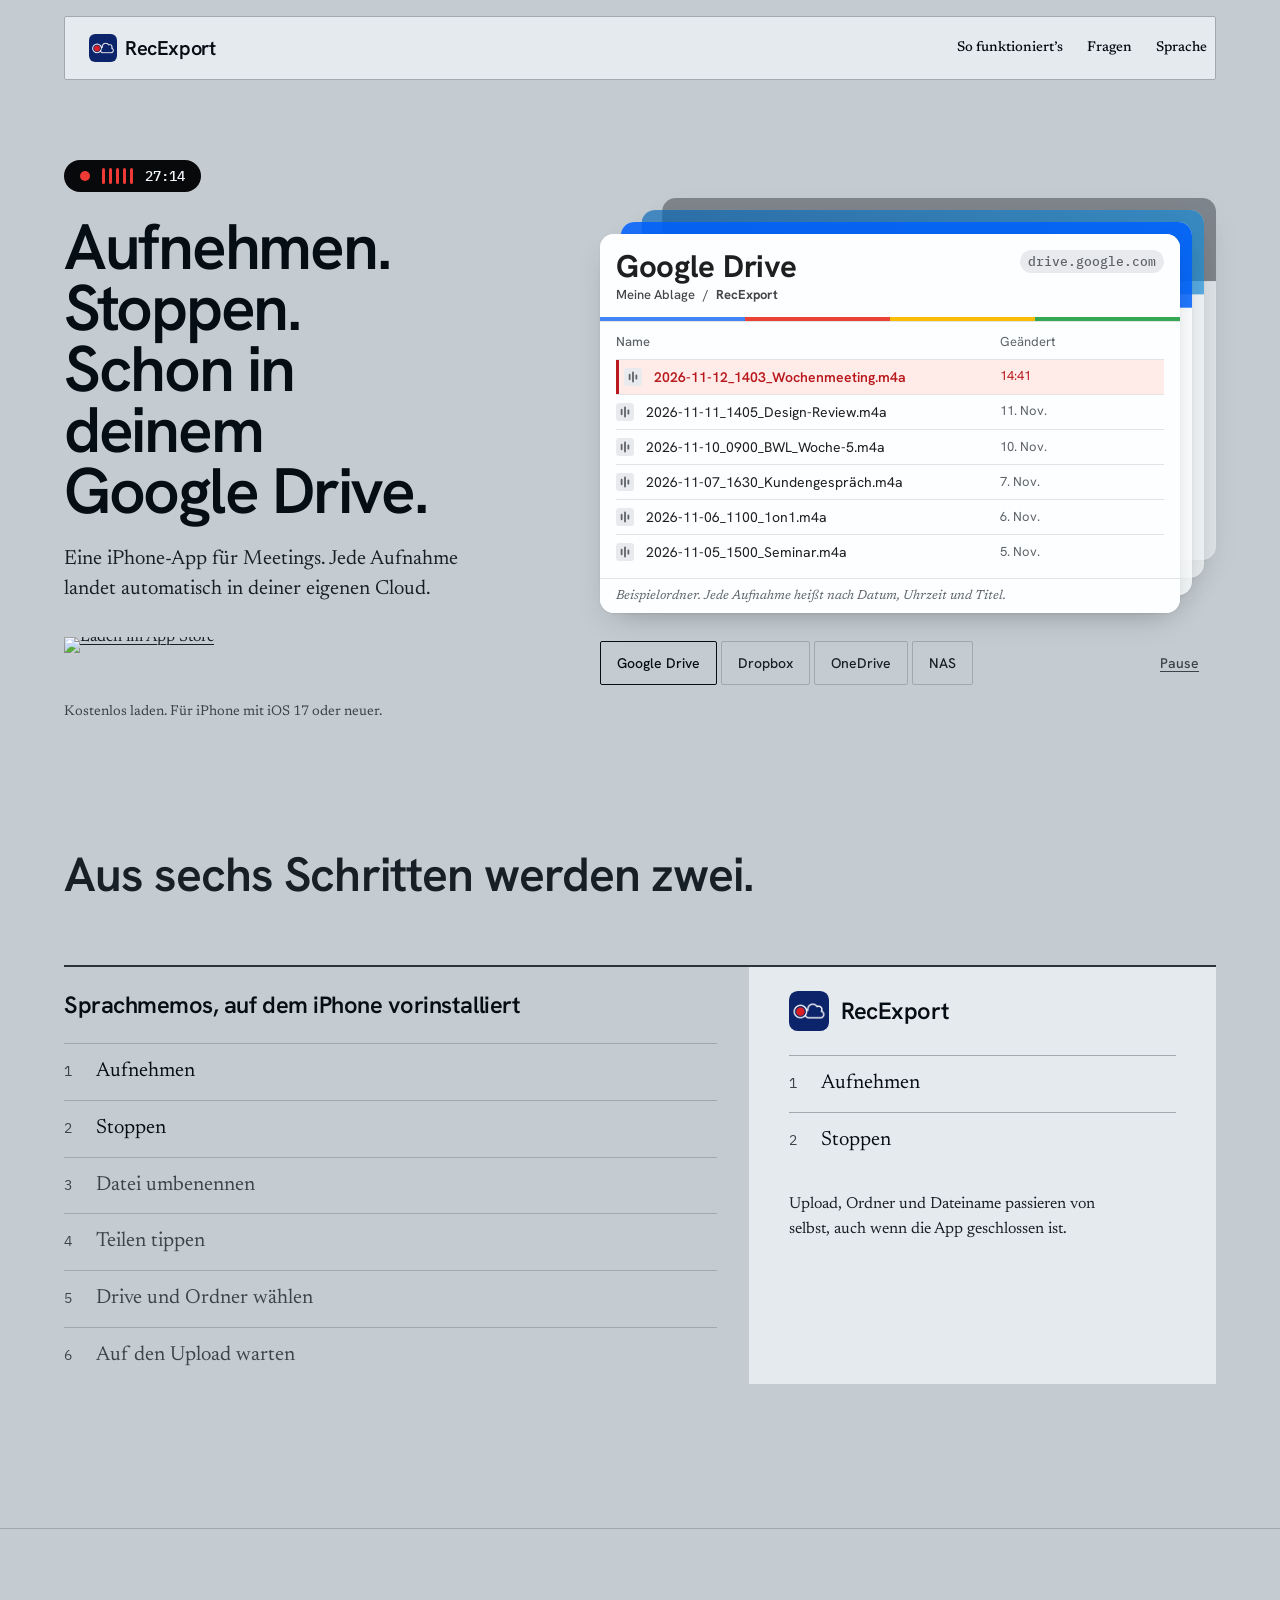
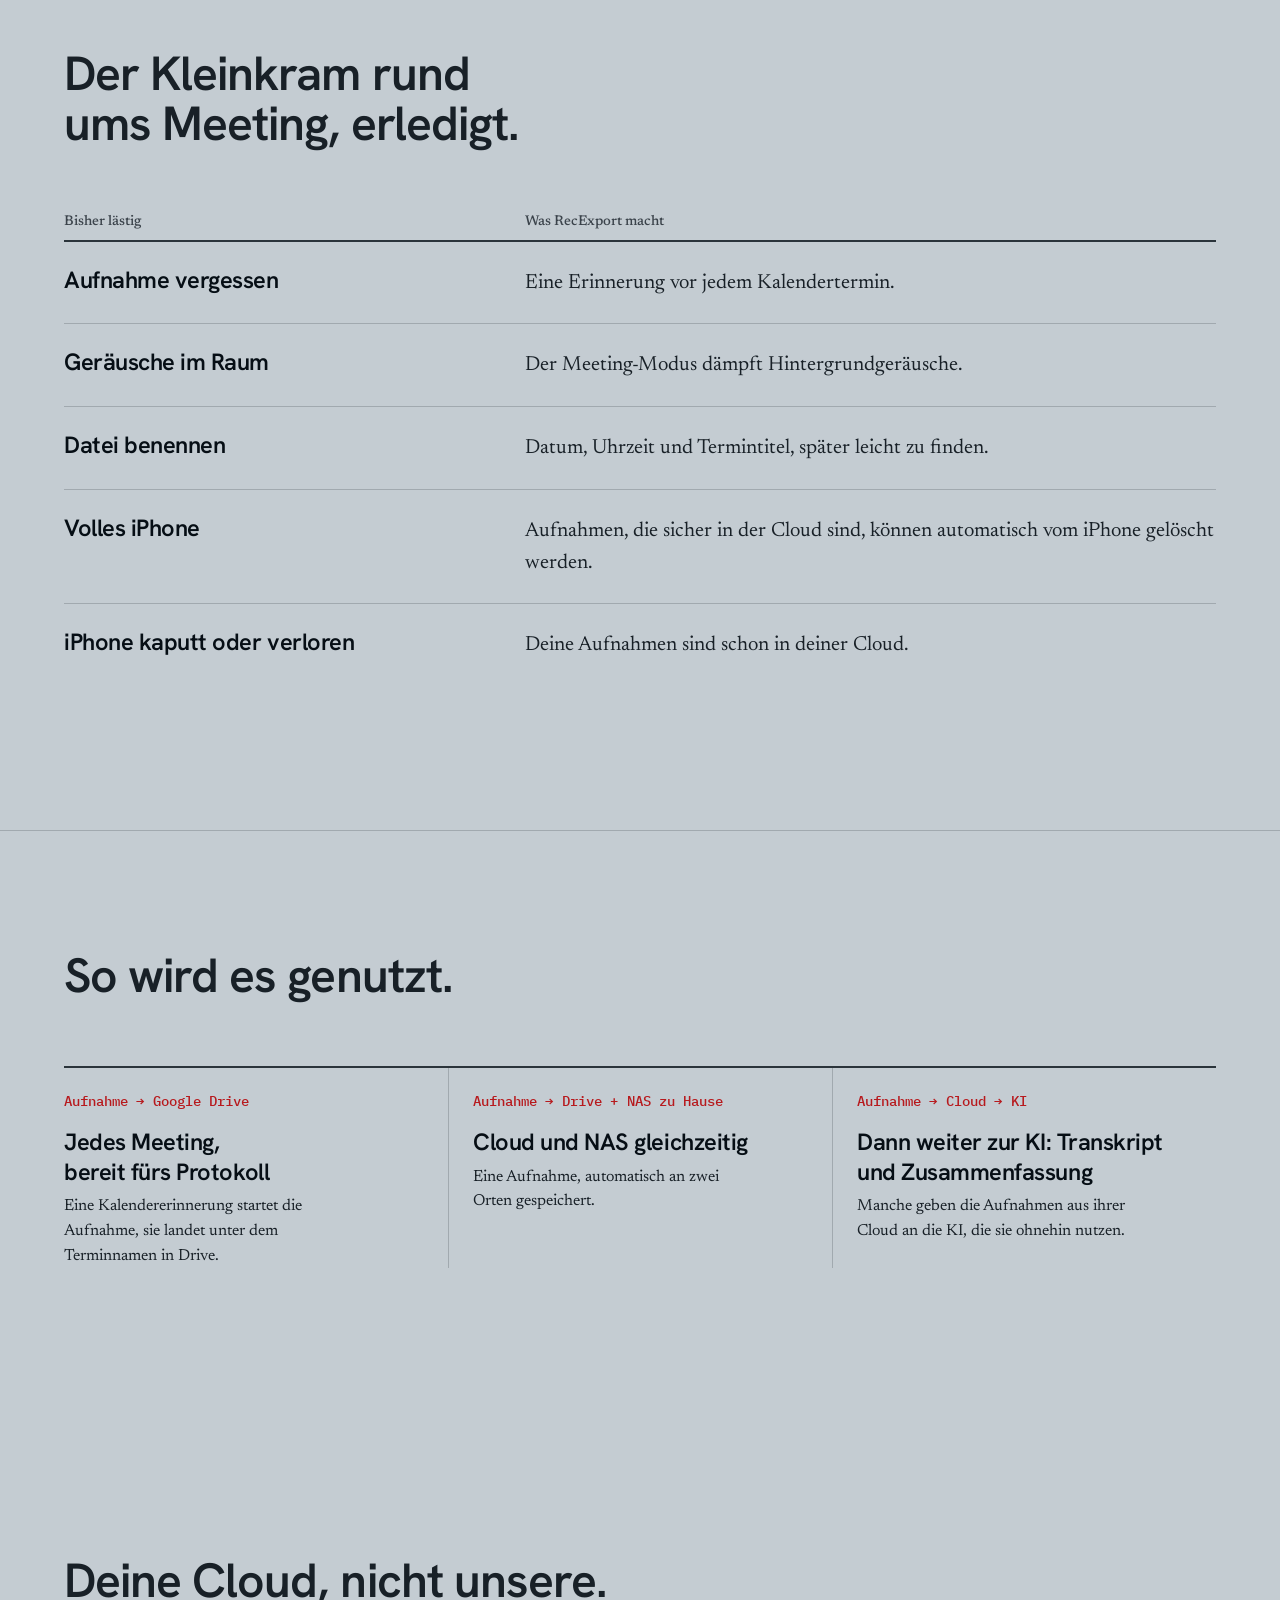
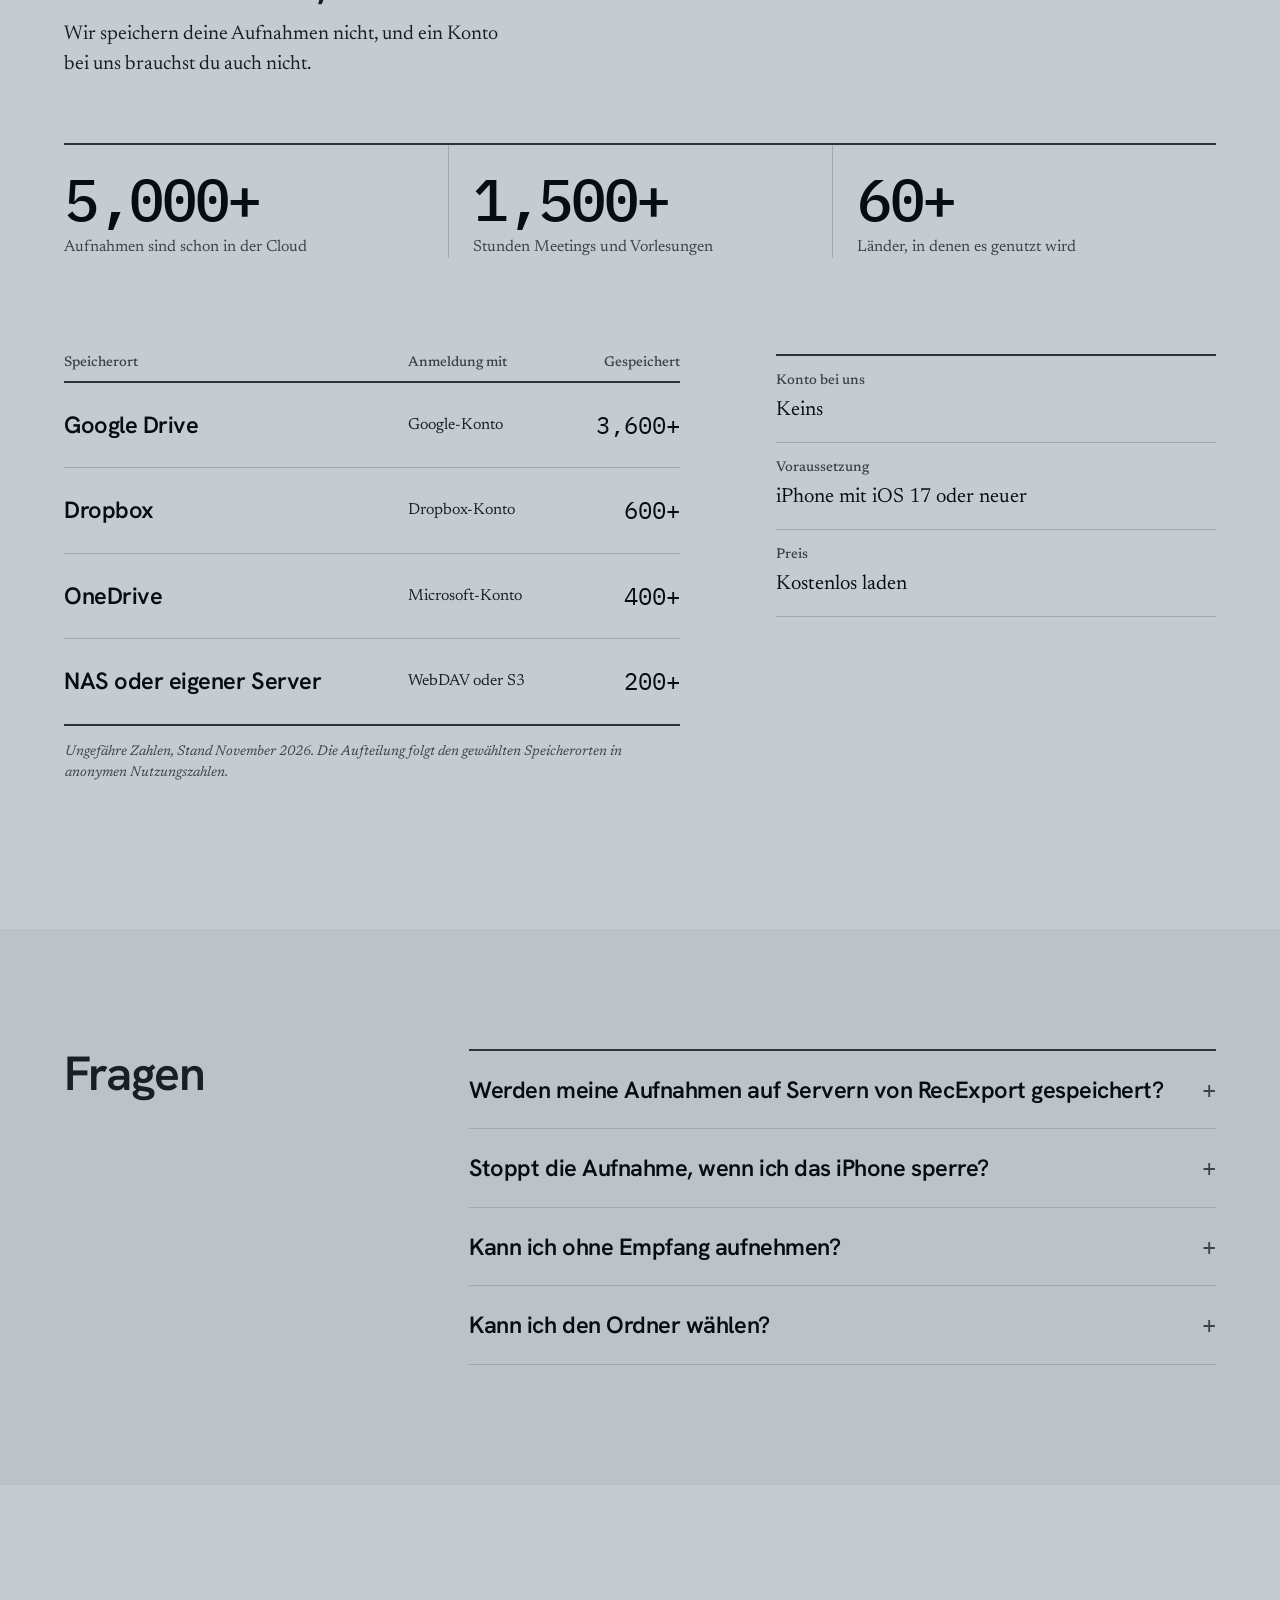
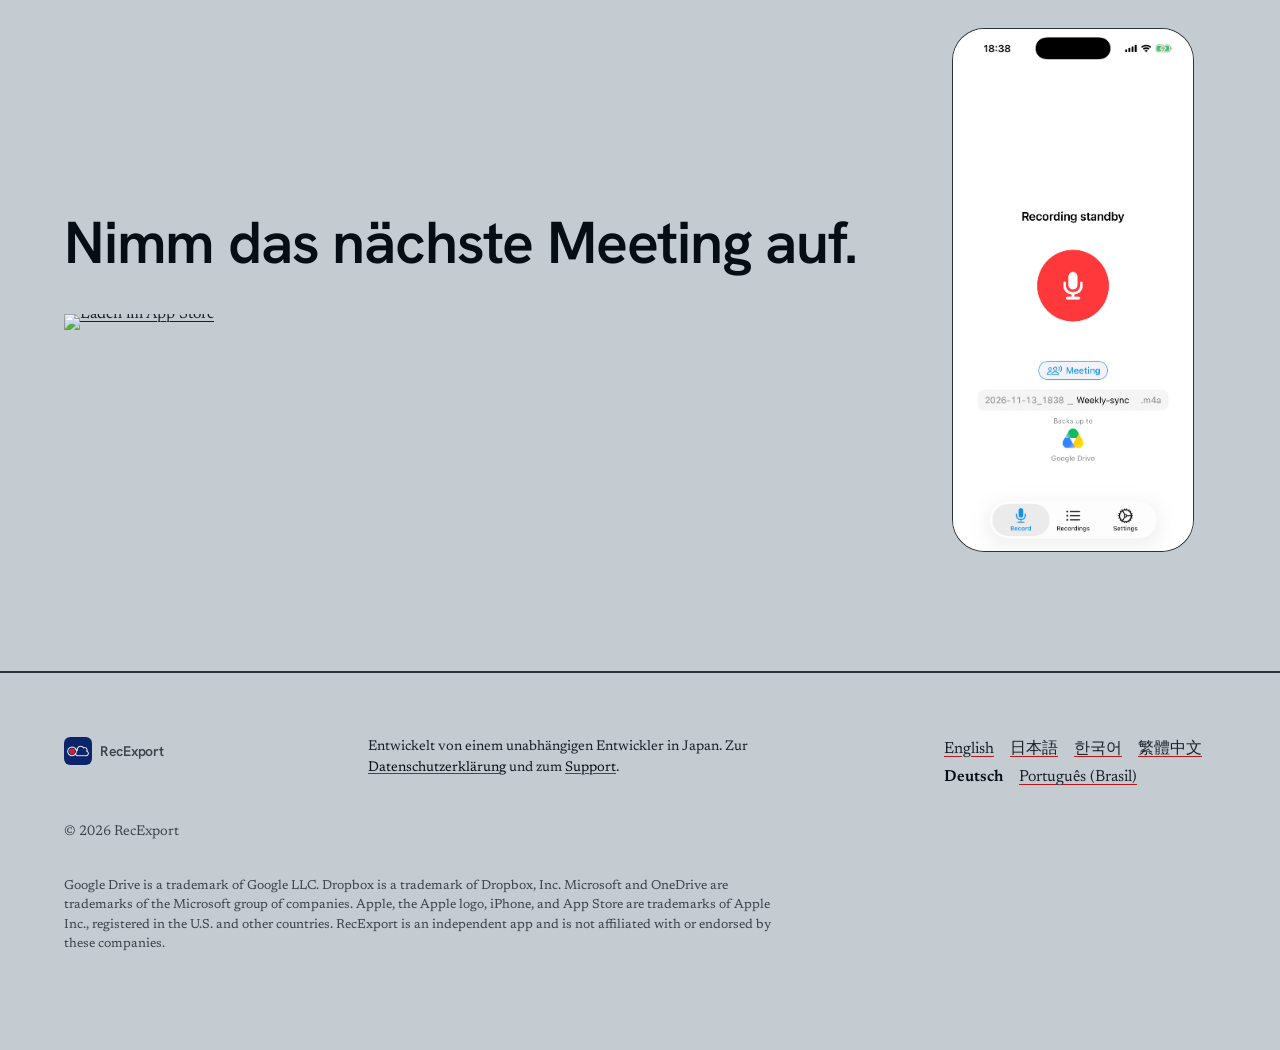
==== de/index.html @ 30e3bd23 "Hero deck: Google Drive card in white with the four Google colours instead of a green band Co-Author" ====
<!doctype html>
<html lang="de">
<head>
  <meta charset="utf-8">
  <meta name="viewport" content="width=device-width, initial-scale=1">
  <title>RecExport für iPhone: Aufnahmen landen direkt in deiner Cloud</title>
  <meta name="description" content="Eine iPhone-App für Meetings und Vorlesungen. Wenn du die Aufnahme stoppst, liegt die Datei schon in deinem Google Drive, Dropbox oder OneDrive.">
  <link rel="preconnect" href="https://fonts.googleapis.com">
  <link rel="preconnect" href="https://fonts.gstatic.com" crossorigin>
  <link href="https://fonts.googleapis.com/css2?family=Hanken+Grotesk:wght@500;600&family=Newsreader:ital,opsz,wght@0,6..72,400;0,6..72,500;1,6..72,400&family=IBM+Plex+Mono:wght@400;500&display=swap" rel="stylesheet">
  <link rel="alternate" hreflang="en" href="../">
  <link rel="alternate" hreflang="ja" href="../ja/">
  <link rel="alternate" hreflang="ko" href="../ko/">
  <link rel="alternate" hreflang="zh-Hant" href="../zh-hant/">
  <link rel="alternate" hreflang="de" href="../de/">
  <link rel="alternate" hreflang="pt-BR" href="../pt-br/">
  <link rel="alternate" hreflang="x-default" href="../">
  <link rel="icon" href="../img/app-icon.png">
  <link rel="apple-touch-icon" href="../img/app-icon.png">
  <link rel="stylesheet" href="../site.css?v=20261115b">
</head>
<body>
  <div class="nav-wrap">
    <nav class="nav" aria-label="Hauptmenü">
      <a class="wordmark" href="#top" aria-label="RecExport Start"><img class="appicon appicon--nav" src="../img/app-icon.png" alt="" width="28" height="28">RecExport</a>
      <div class="nav__links">
        <a class="nav__text" href="#how">So funktioniert’s</a>
        <a class="nav__text" href="#questions">Fragen</a>
        <a class="nav__text" href="#languages">Sprache</a>
        <a class="badge badge--small" href="https://apps.apple.com/de/app/id6761234228"><img src="https://toolbox.marketingtools.apple.com/api/v2/badges/download-on-the-app-store/black/de-de" alt="Laden im App Store" height="40" width="120"></a>
      </div>
    </nav>
  </div>

  <main id="top">
    <section class="hero" aria-labelledby="hero-title">
      <div class="container hero__grid">
        <div class="hero__text">
          <div class="island" aria-hidden="true"><span class="island__dot"></span><span class="island__wave"><i></i><i></i><i></i><i></i><i></i></span><span class="island__time">27:14</span></div>
          <h1 id="hero-title"><span>Aufnehmen. Stoppen.</span> <span>Schon in deinem <span class="rotor" data-rotor><span data-rotor-text>Google Drive</span><span class="rotor__end">.</span></span></span></h1>
          <p class="lead">Eine iPhone-App für Meetings. Jede Aufnahme landet automatisch in deiner eigenen Cloud.</p>
          <div class="hero__actions">
            <a class="badge" href="https://apps.apple.com/de/app/id6761234228"><img src="https://toolbox.marketingtools.apple.com/api/v2/badges/download-on-the-app-store/black/de-de" alt="Laden im App Store" height="54" width="162"></a>
            <p class="hero__terms">Kostenlos laden. Für iPhone mit iOS 17 oder neuer.</p>
          </div>
        </div>

        <div class="hero__visual">
          <div class="deck">
          <figure class="deck__card app app--plain dest--gd" data-pos="0" data-slot="drive-1" data-kind="product" data-alt="Beispiel eines RecExport-Ordners in Google Drive">
            <div class="app__band"><p class="app__name">Google Drive</p><p class="app__crumb"><span>Meine Ablage</span><span class="sep" aria-hidden="true">/</span><b>RecExport</b></p><span class="app__url">drive.google.com</span></div>
            <div class="app__main">
              <table class="files">
                <thead><tr><th scope="col">Name</th><th scope="col" class="when">Geändert</th></tr></thead>
                <tbody>
                  <tr class="is-new"><td class="name"><svg class="ico" viewBox="0 0 16 16" aria-hidden="true"><rect width="16" height="16" rx="3"/><path d="M5 6v4M8 4v8M11 6.5v3"/></svg><span>2026-11-12_1403_Wochenmeeting.m4a</span></td><td class="when">14:41</td></tr>
                  <tr><td class="name"><svg class="ico" viewBox="0 0 16 16" aria-hidden="true"><rect width="16" height="16" rx="3"/><path d="M5 6v4M8 4v8M11 6.5v3"/></svg><span>2026-11-11_1405_Design-Review.m4a</span></td><td class="when">11. Nov.</td></tr>
                  <tr><td class="name"><svg class="ico" viewBox="0 0 16 16" aria-hidden="true"><rect width="16" height="16" rx="3"/><path d="M5 6v4M8 4v8M11 6.5v3"/></svg><span>2026-11-10_0900_BWL_Woche-5.m4a</span></td><td class="when">10. Nov.</td></tr>
                  <tr><td class="name"><svg class="ico" viewBox="0 0 16 16" aria-hidden="true"><rect width="16" height="16" rx="3"/><path d="M5 6v4M8 4v8M11 6.5v3"/></svg><span>2026-11-07_1630_Kundengespräch.m4a</span></td><td class="when">7. Nov.</td></tr>
                  <tr><td class="name"><svg class="ico" viewBox="0 0 16 16" aria-hidden="true"><rect width="16" height="16" rx="3"/><path d="M5 6v4M8 4v8M11 6.5v3"/></svg><span>2026-11-06_1100_1on1.m4a</span></td><td class="when">6. Nov.</td></tr>
                  <tr><td class="name"><svg class="ico" viewBox="0 0 16 16" aria-hidden="true"><rect width="16" height="16" rx="3"/><path d="M5 6v4M8 4v8M11 6.5v3"/></svg><span>2026-11-05_1500_Seminar.m4a</span></td><td class="when">5. Nov.</td></tr>
                </tbody>
              </table>
            </div>
            <figcaption>Beispielordner. Jede Aufnahme heißt nach Datum, Uhrzeit und Titel.</figcaption>
          </figure>
          <figure class="deck__card app app--plain dest--db" data-pos="1" data-slot="drive-2" data-kind="product" data-alt="Beispiel eines RecExport-Ordners in Dropbox" aria-hidden="true">
            <div class="app__band"><p class="app__name">Dropbox</p><p class="app__crumb"><span>Alle Dateien</span><span class="sep" aria-hidden="true">/</span><span>Apps</span><span class="sep" aria-hidden="true">/</span><b>RecExport</b></p><span class="app__url">dropbox.com</span></div>
            <div class="app__main">
              <table class="files">
                <thead><tr><th scope="col">Name</th><th scope="col" class="when">Geändert</th></tr></thead>
                <tbody>
                  <tr class="is-new"><td class="name"><svg class="ico" viewBox="0 0 16 16" aria-hidden="true"><rect width="16" height="16" rx="3"/><path d="M5 6v4M8 4v8M11 6.5v3"/></svg><span>2026-11-12_1530_Kickoff.m4a</span></td><td class="when">2026/11/12 15:41</td></tr>
                  <tr><td class="name"><svg class="ico" viewBox="0 0 16 16" aria-hidden="true"><rect width="16" height="16" rx="3"/><path d="M5 6v4M8 4v8M11 6.5v3"/></svg><span>2026-11-11_1100_Interview.m4a</span></td><td class="when">2026/11/11 11:58</td></tr>
                  <tr><td class="name"><svg class="ico" viewBox="0 0 16 16" aria-hidden="true"><rect width="16" height="16" rx="3"/><path d="M5 6v4M8 4v8M11 6.5v3"/></svg><span>2026-11-09_0900_Daily.m4a</span></td><td class="when">2026/11/09 9:13</td></tr>
                  <tr><td class="name"><svg class="ico" viewBox="0 0 16 16" aria-hidden="true"><rect width="16" height="16" rx="3"/><path d="M5 6v4M8 4v8M11 6.5v3"/></svg><span>2026-11-08_1430_Jour-fixe.m4a</span></td><td class="when">2026/11/08 15:24</td></tr>
                  <tr><td class="name"><svg class="ico" viewBox="0 0 16 16" aria-hidden="true"><rect width="16" height="16" rx="3"/><path d="M5 6v4M8 4v8M11 6.5v3"/></svg><span>2026-11-07_1000_Kundentermin.m4a</span></td><td class="when">2026/11/07 10:28</td></tr>
                  <tr><td class="name"><svg class="ico" viewBox="0 0 16 16" aria-hidden="true"><rect width="16" height="16" rx="3"/><path d="M5 6v4M8 4v8M11 6.5v3"/></svg><span>2026-11-05_1600_Retro.m4a</span></td><td class="when">2026/11/05 16:50</td></tr>
                </tbody>
              </table>
            </div>
            <figcaption>Beispielordner. Jede Aufnahme heißt nach Datum, Uhrzeit und Titel.</figcaption>
          </figure>
          <figure class="deck__card app app--plain dest--od" data-pos="2" data-slot="drive-3" data-kind="product" data-alt="Beispiel eines RecExport-Ordners in OneDrive" aria-hidden="true">
            <div class="app__band"><p class="app__name">OneDrive</p><p class="app__crumb"><span>Meine Dateien</span><span class="sep" aria-hidden="true">/</span><span>Apps</span><span class="sep" aria-hidden="true">/</span><b>RecExport</b></p><span class="app__url">onedrive.live.com</span></div>
            <div class="app__main">
              <table class="files">
                <thead><tr><th scope="col">Name</th><th scope="col" class="when">Geändert</th></tr></thead>
                <tbody>
                  <tr class="is-new"><td class="name"><svg class="ico" viewBox="0 0 16 16" aria-hidden="true"><rect width="16" height="16" rx="3"/><path d="M5 6v4M8 4v8M11 6.5v3"/></svg><span>2026-11-12_1400_Vorstand.m4a</span></td><td class="when">Gerade eben</td></tr>
                  <tr><td class="name"><svg class="ico" viewBox="0 0 16 16" aria-hidden="true"><rect width="16" height="16" rx="3"/><path d="M5 6v4M8 4v8M11 6.5v3"/></svg><span>2026-11-11_1630_Vertrieb.m4a</span></td><td class="when">Gestern</td></tr>
                  <tr><td class="name"><svg class="ico" viewBox="0 0 16 16" aria-hidden="true"><rect width="16" height="16" rx="3"/><path d="M5 6v4M8 4v8M11 6.5v3"/></svg><span>2026-11-08_1000_Schulung.m4a</span></td><td class="when">8. Nov.</td></tr>
                  <tr><td class="name"><svg class="ico" viewBox="0 0 16 16" aria-hidden="true"><rect width="16" height="16" rx="3"/><path d="M5 6v4M8 4v8M11 6.5v3"/></svg><span>2026-11-07_1500_Budgetrunde.m4a</span></td><td class="when">7. Nov.</td></tr>
                  <tr><td class="name"><svg class="ico" viewBox="0 0 16 16" aria-hidden="true"><rect width="16" height="16" rx="3"/><path d="M5 6v4M8 4v8M11 6.5v3"/></svg><span>2026-11-06_1000_All-Hands.m4a</span></td><td class="when">6. Nov.</td></tr>
                  <tr><td class="name"><svg class="ico" viewBox="0 0 16 16" aria-hidden="true"><rect width="16" height="16" rx="3"/><path d="M5 6v4M8 4v8M11 6.5v3"/></svg><span>2026-11-05_1330_Bewerbung.m4a</span></td><td class="when">5. Nov.</td></tr>
                </tbody>
              </table>
            </div>
            <figcaption>Beispielordner. Jede Aufnahme heißt nach Datum, Uhrzeit und Titel.</figcaption>
          </figure>
          <figure class="deck__card app app--plain dest--nas" data-pos="3" data-slot="drive-4" data-kind="product" data-alt="Beispiel eines RecExport-Ordners auf einem NAS" aria-hidden="true">
            <div class="app__band"><p class="app__name">NAS</p><p class="app__crumb"><span>volume1</span><span class="sep" aria-hidden="true">/</span><b>RecExport</b></p><span class="app__url">nas.local</span></div>
            <div class="app__main">
              <table class="files">
                <thead><tr><th scope="col">Name</th><th scope="col" class="when">Änderungsdatum</th></tr></thead>
                <tbody>
                  <tr class="is-new"><td class="name"><svg class="ico" viewBox="0 0 16 16" aria-hidden="true"><rect width="16" height="16" rx="3"/><path d="M5 6v4M8 4v8M11 6.5v3"/></svg><span>2026-11-12_1900_Bandprobe.wav</span></td><td class="when">Heute 19:42</td></tr>
                  <tr><td class="name"><svg class="ico" viewBox="0 0 16 16" aria-hidden="true"><rect width="16" height="16" rx="3"/><path d="M5 6v4M8 4v8M11 6.5v3"/></svg><span>2026-11-11_2000_Aufnahme_Take2.wav</span></td><td class="when">Gestern 21:05</td></tr>
                  <tr><td class="name"><svg class="ico" viewBox="0 0 16 16" aria-hidden="true"><rect width="16" height="16" rx="3"/><path d="M5 6v4M8 4v8M11 6.5v3"/></svg><span>2026-11-08_0900_Feldnotiz.m4a</span></td><td class="when">2026/11/08 9:31</td></tr>
                  <tr><td class="name"><svg class="ico" viewBox="0 0 16 16" aria-hidden="true"><rect width="16" height="16" rx="3"/><path d="M5 6v4M8 4v8M11 6.5v3"/></svg><span>2026-11-07_2100_Probe.wav</span></td><td class="when">2026/11/07 22:10</td></tr>
                  <tr><td class="name"><svg class="ico" viewBox="0 0 16 16" aria-hidden="true"><rect width="16" height="16" rx="3"/><path d="M5 6v4M8 4v8M11 6.5v3"/></svg><span>2026-11-06_1900_Chor.m4a</span></td><td class="when">2026/11/06 19:58</td></tr>
                  <tr><td class="name"><svg class="ico" viewBox="0 0 16 16" aria-hidden="true"><rect width="16" height="16" rx="3"/><path d="M5 6v4M8 4v8M11 6.5v3"/></svg><span>2026-11-05_0800_Sprachmemo.m4a</span></td><td class="when">2026/11/05 8:04</td></tr>
                </tbody>
              </table>
            </div>
            <figcaption>Beispielordner. Jede Aufnahme heißt nach Datum, Uhrzeit und Titel.</figcaption>
          </figure>
          </div>
          <div class="sheet__tabs" role="group" aria-label="Angezeigter Speicherort" hidden>
            <button type="button" class="tab" aria-pressed="true" data-dest="Google Drive">Google Drive</button>
            <button type="button" class="tab" aria-pressed="false" data-dest="Dropbox">Dropbox</button>
            <button type="button" class="tab" aria-pressed="false" data-dest="OneDrive">OneDrive</button>
            <button type="button" class="tab" aria-pressed="false" data-dest="NAS">NAS</button>
            <button type="button" class="tab tab--pause" data-pause data-pause-label="Pause" data-play="Abspielen" aria-pressed="false" hidden>Pause</button>
          </div>
        </div>
      </div>
    </section>

    <section class="compare" aria-labelledby="compare-title">
      <div class="container">
        <h2 id="compare-title">Aus sechs Schritten werden zwei.</h2>
        <div class="compare__grid">
          <div class="compare__col">
            <h3>Sprachmemos, auf dem iPhone vorinstalliert</h3>
            <ol class="steps">
              <li>Aufnehmen</li>
              <li>Stoppen</li>
              <li>Datei umbenennen</li>
              <li>Teilen tippen</li>
              <li>Drive und Ordner wählen</li>
              <li>Auf den Upload warten</li>
            </ol>
          </div>
          <div class="compare__col compare__col--ours">
            <h3><img class="appicon" src="../img/app-icon.png" alt="" width="40" height="40">RecExport</h3>
            <ol class="steps">
              <li>Aufnehmen</li>
              <li>Stoppen</li>
            </ol>
            <p class="compare__note">Upload, Ordner und Dateiname passieren von selbst, auch wenn die App geschlossen ist.</p>
          </div>
        </div>
      </div>
    </section>

    <section class="chores" id="how" aria-labelledby="how-title">
      <div class="container">
        <h2 id="how-title">Der Kleinkram rund ums Meeting, erledigt.</h2>
        <table class="chores__table">
          <caption class="visually-hidden">Lästige Aufgaben und was RecExport übernimmt</caption>
          <thead>
            <tr><th scope="col">Bisher lästig</th><th scope="col">Was RecExport macht</th></tr>
          </thead>
          <tbody>
            <tr><th scope="row">Aufnahme vergessen</th><td>Eine Erinnerung vor jedem Kalendertermin.</td></tr>
            <tr><th scope="row">Geräusche im Raum</th><td>Der Meeting-Modus dämpft Hintergrundgeräusche.</td></tr>
            <tr><th scope="row">Datei benennen</th><td>Datum, Uhrzeit und Termintitel, später leicht zu finden.</td></tr>
            <tr><th scope="row">Volles iPhone</th><td>Aufnahmen, die sicher in der Cloud sind, können automatisch vom iPhone gelöscht werden.</td></tr>
            <tr><th scope="row">iPhone kaputt oder verloren</th><td>Deine Aufnahmen sind schon in deiner Cloud.</td></tr>
          </tbody>
        </table>
      </div>
    </section>

    <section class="uses" aria-labelledby="uses-title">
      <div class="container">
        <h2 id="uses-title">So wird es genutzt.</h2>
        <ul class="uses__list">
          <li>
            <p class="uses__path"><span>Aufnahme</span><span class="uses__arrow" aria-hidden="true">→</span><span>Google Drive</span></p>
            <h3>Jedes Meeting, bereit fürs Protokoll</h3>
            <p>Eine Kalendererinnerung startet die Aufnahme, sie landet unter dem Terminnamen in Drive.</p>
          </li>
          <li>
            <p class="uses__path"><span>Aufnahme</span><span class="uses__arrow" aria-hidden="true">→</span><span>Drive</span><span class="uses__arrow" aria-hidden="true">+</span><span>NAS zu Hause</span></p>
            <h3>Cloud und NAS gleichzeitig</h3>
            <p>Eine Aufnahme, automatisch an zwei Orten gespeichert.</p>
          </li>
          <li>
            <p class="uses__path"><span>Aufnahme</span><span class="uses__arrow" aria-hidden="true">→</span><span>Cloud</span><span class="uses__arrow" aria-hidden="true">→</span><span>KI</span></p>
            <h3>Dann weiter zur KI: Transkript und Zusammenfassung</h3>
            <p>Manche geben die Aufnahmen aus ihrer Cloud an die KI, die sie ohnehin nutzen.</p>
          </li>
        </ul>
      </div>
    </section>

    <section class="where" aria-labelledby="where-title">
      <div class="container">
        <h2 id="where-title"><span>Deine Cloud,</span><span>nicht unsere.</span></h2>
        <p class="where__lead">Wir speichern deine Aufnahmen nicht, und ein Konto bei uns brauchst du auch nicht.</p>
        <dl class="figures">
          <div><dt>Aufnahmen sind schon in der Cloud</dt><dd class="figure">5,000+</dd></div>
          <div><dt>Stunden Meetings und Vorlesungen</dt><dd class="figure">1,500+</dd></div>
          <div><dt>Länder, in denen es genutzt wird</dt><dd class="figure">60+</dd></div>
        </dl>
        <div class="where__grid">
          <table class="facts">
            <caption class="visually-hidden">Speicherorte und Zahl der gespeicherten Aufnahmen</caption>
            <thead>
              <tr><th scope="col">Speicherort</th><th scope="col">Anmeldung mit</th><th scope="col" class="num">Gespeichert</th></tr>
            </thead>
            <tbody>
              <tr><th scope="row">Google Drive</th><td>Google-Konto</td><td class="num">3,600+</td></tr>
              <tr><th scope="row">Dropbox</th><td>Dropbox-Konto</td><td class="num">600+</td></tr>
              <tr><th scope="row">OneDrive</th><td>Microsoft-Konto</td><td class="num">400+</td></tr>
              <tr><th scope="row">NAS oder eigener Server</th><td>WebDAV oder S3</td><td class="num">200+</td></tr>
            </tbody>
            <tfoot>
              <tr><td colspan="3">Ungefähre Zahlen, Stand November 2026. Die Aufteilung folgt den gewählten Speicherorten in anonymen Nutzungszahlen.</td></tr>
            </tfoot>
          </table>
          <dl class="needs">
            <div><dt>Konto bei uns</dt><dd>Keins</dd></div>
            <div><dt>Voraussetzung</dt><dd>iPhone mit iOS 17 oder neuer</dd></div>
            <div><dt>Preis</dt><dd>Kostenlos laden</dd></div>
          </dl>
        </div>
      </div>
    </section>

    <section class="faq" id="questions" aria-labelledby="faq-title">
      <div class="container faq__grid">
        <h2 id="faq-title">Fragen</h2>
        <div class="faq__rows">
          <details>
            <summary>Werden meine Aufnahmen auf Servern von RecExport gespeichert?</summary>
            <p>Nein. Die Dateien gehen direkt vom iPhone an den Speicherort, den du gewählt hast.</p>
          </details>
          <details>
            <summary>Stoppt die Aufnahme, wenn ich das iPhone sperre?</summary>
            <p>Nein. Sperr es und steck es in die Tasche.</p>
          </details>
          <details>
            <summary>Kann ich ohne Empfang aufnehmen?</summary>
            <p>Ja. Die Aufnahme bleibt auf dem iPhone und wird hochgeladen, sobald du wieder online bist.</p>
          </details>
          <details>
            <summary>Kann ich den Ordner wählen?</summary>
            <p>Ja, für jeden Speicherort einzeln in den Einstellungen.</p>
          </details>
        </div>
      </div>
    </section>

    <section class="close" aria-labelledby="close-title">
      <div class="container close__grid">
        <div class="close__text">
          <h2 id="close-title">Nimm das nächste Meeting auf.</h2>
          <a class="badge" href="https://apps.apple.com/de/app/id6761234228"><img src="https://toolbox.marketingtools.apple.com/api/v2/badges/download-on-the-app-store/black/de-de" alt="Laden im App Store" height="54" width="162"></a>
        </div>
        <div class="phone phone--close" data-slot="standby" data-kind="product" data-alt="RecExport-Startbildschirm mit Aufnahmetaste und Google Drive als Speicherort"><img src="../img/standby-en.png" alt="RecExport-Startbildschirm mit Aufnahmetaste und Google Drive als Speicherort" width="603" height="1311"></div>
      </div>
    </section>
  </main>

  <footer class="colophon">
    <div class="container colophon__inner">
      <p class="colophon__mark"><img class="appicon appicon--nav" src="../img/app-icon.png" alt="" width="28" height="28">RecExport</p>
      <p>Entwickelt von einem unabhängigen Entwickler in Japan. Zur <a href="https://tkys.github.io/recexport-site/privacy.html">Datenschutzerklärung</a> und zum <a href="https://tkys.github.io/recexport-site/support.html">Support</a>.</p>
      <nav class="langs" id="languages" aria-label="Language"><ul><li><a href="../" hreflang="en" lang="en">English</a></li><li><a href="../ja/" hreflang="ja" lang="ja">日本語</a></li><li><a href="../ko/" hreflang="ko" lang="ko">한국어</a></li><li><a href="../zh-hant/" hreflang="zh-Hant" lang="zh-Hant">繁體中文</a></li><li><a href="../de/" hreflang="de" lang="de" aria-current="page">Deutsch</a></li><li><a href="../pt-br/" hreflang="pt-BR" lang="pt-BR">Português (Brasil)</a></li></ul></nav>
      <p class="colophon__legal">© 2026 RecExport</p>
      <p class="colophon__tm">Google Drive is a trademark of Google LLC. Dropbox is a trademark of Dropbox, Inc. Microsoft and OneDrive are trademarks of the Microsoft group of companies. Apple, the Apple logo, iPhone, and App Store are trademarks of Apple Inc., registered in the U.S. and other countries. RecExport is an independent app and is not affiliated with or endorsed by these companies.</p>
    </div>
  </footer>

  <script src="../rotor.js?v=20261115" defer></script>
  <script>window.hallmarkSlots = (m) => { for (const [k, v] of Object.entries(m)) { const s = document.querySelector(`[data-slot="${k}"]`); if (!s) continue; const im = new Image(); im.src = typeof v === 'string' ? v : v.src; im.alt = (typeof v === 'object' && v.alt) || s.dataset.alt || ''; s.querySelectorAll(':scope > img').forEach((o) => o.remove()); s.prepend(im); } };
document.querySelectorAll('[data-slot] img').forEach((i) => { if (i.complete && !i.naturalWidth) i.remove(); else i.addEventListener('error', () => i.remove(), { once: true }); });</script>
</body>
</html>
---- site.css ----
/* Hallmark · shape: Feature Stack · genre: editorial · theme: Almanac (deal 2/3, seed one-page-iphone-recording-app-223f·5d5611f9·2026-11-11·r0) · job: try · draw: 521180
 * hero: Banner · nav: floating pill · footer: colophon block · imagery: the product built (a Drive folder sheet), phone captures in slots · signature: the Drive folder, the newest recording already in it
 * axes: mid/grotesk-sans/chromatic-magenta · posture: restrained · contrast: pass · fold: pass · v2.0.0 */
/* Hallmark · pre-emit critique: P4 H4 E4 S5 R4 V4 · weakest: P, the hero argues "no export step" with the folder itself rather than a claim */
/* Hallmark · waive 68 · four phone slots in the moments list wait for the owner's captures · the owner asked for placeholders until real RecExport screens are shot */
/* Hallmark · dismissed 58 · the 92 words at y 350 are mostly the sample Drive folder's seven file rows, a product table read as one object */
/* Hallmark · answered F4 · the close repeats the hero's one action, Download on the App Store, as the try anatomy asks */
/* Hallmark · finish-review: subagent fix · 6 findings · see log */
/* Hallmark · hero-review: subagent fix · 4 findings · 4 resolved (phone sheet restacked, 1280 head re-broken, sheet 7 rows to the head's top, "Stop recording" reworded to "Tap stop") */
@import url("./tokens.css");
@import url("./base.css");

:root {
  /* accent moved from Almanac magenta to the app icon's record red (owner's call, 2026-11-11) */
  --color-accent: oklch(50% 0.190 27); --color-accent-2: oklch(43% 0.170 27); --color-focus: oklch(51% 0.200 27);
  --nav-height: 64px;
  --font-label: var(--font-body);
}

body { color: var(--color-ink-2); }

/* ---------- Nav: floating pill ---------- */
.nav-wrap {
  position: sticky;
  top: var(--space-md);
  z-index: var(--z-sticky-nav);
  padding-inline: var(--gutter);
}
.nav {
  max-width: calc(var(--container) - 2 * var(--gutter));
  margin-inline: auto;
  min-height: var(--nav-height);
  display: flex;
  align-items: center;
  justify-content: space-between;
  gap: var(--space-lg);
  padding-inline: var(--space-lg) var(--space-xs);
  background: var(--color-sheet);
  border: var(--rule-hair) solid var(--color-rule);
  border-radius: var(--radius-pill);
}
.wordmark {
  font: 600 var(--text-lg)/1 var(--font-display);
  letter-spacing: var(--tracking-display);
  color: var(--color-ink);
  text-decoration: none;
}
.nav__links { display: flex; align-items: center; gap: var(--space-lg); }
.nav__links a:not(.btn) {
  font: 500 var(--text-sm)/1 var(--font-label);
  color: var(--color-ink);
  text-decoration: none;
  padding-block: var(--space-xs);
}
.nav__links a:not(.btn):hover { text-decoration: underline; text-decoration-color: var(--color-accent); }

/* ---------- Controls ---------- */
.btn {
  display: inline-flex;
  align-items: center;
  justify-content: center;
  min-height: 48px;
  padding: 0 var(--space-lg);
  border: var(--rule-hair) solid var(--color-ink);
  border-radius: var(--radius-pill);
  background: transparent;
  color: var(--color-ink);
  font: 500 var(--text-md)/1 var(--font-display);
  white-space: nowrap;
  text-decoration: none;
  cursor: pointer;
  transition: background-color var(--dur-short) var(--ease-out), transform var(--dur-micro) var(--ease-out);
}
.btn:hover { background: var(--color-paper-2); }
.btn:active { transform: translateY(1px); }
.btn:focus-visible { outline: 2px solid var(--color-focus); outline-offset: 2px; }
.btn:disabled, .btn[aria-disabled="true"] { opacity: 0.55; cursor: not-allowed; transform: none; }
.btn--small { min-height: 44px; font-size: var(--text-sm); }
.btn--primary { background: var(--color-accent); border-color: var(--color-accent); color: var(--color-accent-ink); }
.btn--primary:hover { background: var(--color-accent-2); border-color: var(--color-accent-2); }
@media (prefers-reduced-motion: reduce) { .btn { transition: background-color var(--dur-short) linear; } }

/* ---------- Hero: Banner ---------- */
.hero {
  padding-block: var(--space-3xl) var(--space-2xl);
}
.hero__grid {
  display: grid;
  grid-template-columns: minmax(0, 5fr) minmax(0, 7fr);
  gap: var(--space-3xl);
  align-items: center;
}
.hero h1 > span { display: block; text-wrap: wrap; }
.hero h1:has([data-rotor]) { min-height: 3lh; }
.hero__text { display: grid; gap: var(--space-lg); justify-items: start; }
.hero h1 {
  max-width: 16ch;
  letter-spacing: -0.035em;
  line-height: 0.95;
  color: var(--color-ink);
}
.hero__actions { display: grid; gap: var(--space-sm); justify-items: start; padding-top: var(--space-xs); }
.rotor__logo { display: inline-block; height: 0.78em; width: auto; vertical-align: -0.05em; margin-right: 0.18em; }
.hero__terms { font: 400 var(--text-sm)/1.4 var(--font-body); color: var(--color-muted); }

/* ---------- The sheet: a Drive folder ---------- */
.sheet {
  margin: 0;
  background: var(--color-sheet);
  border-top: var(--rule-bar) solid var(--color-ink);
  padding: var(--space-lg) var(--space-lg) var(--space-md);
}
.sheet__head {
  display: flex;
  align-items: baseline;
  justify-content: space-between;
  gap: var(--space-md);
  padding-bottom: var(--space-md);
}
.sheet__title { font: 600 var(--text-xl)/1.1 var(--font-display); letter-spacing: var(--tracking-display); color: var(--color-ink); }
.sheet__where { font: 500 var(--text-sm)/1.3 var(--font-body); color: var(--color-muted); }
.sheet__scroll { overflow-x: auto; }
.files { width: 100%; border-collapse: collapse; font-size: var(--text-sm); }
.files th {
  font: 500 var(--text-sm)/1.3 var(--font-body);
  color: var(--color-muted);
  text-align: left;
  white-space: nowrap;
  padding: var(--space-xs) var(--space-sm) var(--space-xs) 0;
  border-bottom: var(--rule-bar) solid var(--color-rule-2);
}
.files td {
  padding: var(--space-md) var(--space-sm) var(--space-md) 0;
  border-top: var(--rule-hair) solid var(--color-rule);
  vertical-align: baseline;
  white-space: nowrap;
}
.files th:last-child, .files td:last-child { padding-right: 0; }
.files .num { font-family: var(--font-outlier); font-variant-numeric: tabular-nums; text-align: right; }
.files th.num { font-family: var(--font-body); }
.files .name { font: 400 var(--text-sm)/1.3 var(--font-outlier); color: var(--color-ink); }
.files tr.is-new td { color: var(--color-accent); }
.files tr.is-new .name { font-weight: 500; color: var(--color-accent); }
.files .when { font-family: var(--font-body); color: var(--color-muted); }
.files tr.is-new .when { color: var(--color-accent); }
.sheet figcaption {
  display: flex;
  justify-content: space-between;
  gap: var(--space-md);
  padding-top: var(--space-md);
  border-top: var(--rule-hair) solid var(--color-rule-2);
  font: italic 400 var(--text-sm)/1.4 var(--font-body);
  color: var(--color-muted);
}


/* ---------- Before and after ---------- */
.compare { padding-block: var(--space-2xl) var(--section-gap); }
.compare h2 { margin-bottom: var(--space-2xl); }
.compare__grid {
  display: grid;
  grid-template-columns: minmax(0, 7fr) minmax(0, 5fr);
  gap: var(--gap-columns);
  border-top: var(--rule-bar) solid var(--color-rule-2);
}
.compare__col { display: grid; align-content: start; gap: var(--space-lg); padding-top: var(--space-lg); }
.compare__col--ours { background: var(--color-sheet); padding: var(--space-lg) var(--space-xl) var(--space-xl); }
.compare__col h3 { display: flex; align-items: center; gap: var(--space-sm); color: var(--color-ink); }
.appicon { flex: none; inline-size: 40px; block-size: 40px; border-radius: 22%; }
.steps { list-style: none; counter-reset: step; margin: 0; padding: 0; }
.compare__col--ours .steps { columns: 1; }
.steps li {
  counter-increment: step;
  display: flex;
  gap: var(--space-md);
  align-items: baseline;
  break-inside: avoid;
  padding-block: var(--space-sm);
  border-top: var(--rule-hair) solid var(--color-rule);
  font-size: var(--text-lead);
  color: var(--color-ink);
}
.steps li::before {
  content: counter(step);
  font: 400 var(--text-sm)/1 var(--font-outlier);
  font-variant-numeric: tabular-nums;
  color: var(--color-muted);
  min-width: 2ch;
}
.compare__col:not(.compare__col--ours) .steps li:nth-child(n+3) { color: var(--color-muted); }
.compare__note { color: var(--color-ink-2); max-width: 36ch; }

/* ---------- Feature stack ---------- */
.stack { padding-block: var(--section-gap-s) var(--section-gap); border-top: var(--rule-hair) solid var(--color-rule); }
.stack__grid { display: grid; grid-template-columns: minmax(0, 5fr) minmax(0, 7fr); gap: var(--gap-columns); }
.stack__pane { position: sticky; top: calc(var(--nav-height) + var(--space-2xl)); align-self: start; display: grid; gap: var(--space-lg); }
.stack__moments { list-style: none; margin: 0; padding: 0; display: grid; gap: var(--space-xl); }
.moment { display: grid; grid-template-columns: minmax(0, 5fr) minmax(0, 7fr); gap: var(--space-xl); align-items: center; padding-bottom: var(--space-xl); border-bottom: var(--rule-hair) solid var(--color-rule); }
.moment__text { display: grid; gap: var(--space-sm); }
.moment__text h3 { color: var(--color-ink); }
.phone {
  aspect-ratio: 9 / 19.5;
  width: 100%;
  max-width: 280px;
  outline: var(--rule-hair) solid var(--color-rule-2);
  outline-offset: -1px;
}

/* ---------- The file, on the ink band ---------- */
.band--ink { background: var(--color-ink); color: var(--color-paper); }
.file { padding-block: var(--section-gap-s); }
.file h2 { color: var(--color-sheet); }
.file .lead { color: var(--color-paper); }
.file__grid { display: grid; grid-template-columns: minmax(0, 5fr) minmax(0, 7fr); gap: var(--gap-columns); align-items: center; }
.file__head { display: grid; gap: var(--space-lg); }
.file__listing { margin: 0; border-top: var(--rule-hair) solid var(--color-muted); border-bottom: var(--rule-hair) solid var(--color-muted); padding-block: var(--space-lg); overflow-x: auto; }
.file__listing pre { margin: 0; font: 400 var(--text-lg)/2.1 var(--font-outlier); color: var(--color-sheet); }
.file__cols { font-family: var(--font-body); font-weight: 500; color: var(--color-accent-ink); text-decoration: underline; text-decoration-color: var(--color-accent); text-decoration-thickness: 2px; text-underline-offset: 0.3em; }
.file__listing figcaption { padding-top: var(--space-md); font: italic 400 var(--text-sm)/1.5 var(--font-body); color: var(--color-paper-2); max-width: 60ch; }

/* ---------- Destinations ---------- */
.where { padding-block: var(--section-gap); }
.where h2 { margin-bottom: var(--space-2xl); }
.where__grid { display: grid; grid-template-columns: minmax(0, 7fr) minmax(0, 5fr); gap: var(--space-3xl); align-items: start; }
.facts { width: 100%; border-collapse: collapse; }
.facts thead th { font: 500 var(--text-sm)/1.3 var(--font-body); color: var(--color-muted); text-align: left; padding: 0 0 var(--space-xs); border-bottom: var(--rule-bar) solid var(--color-rule-2); }
.facts tbody th { font: 600 var(--text-title)/1.2 var(--font-display); letter-spacing: var(--tracking-display); color: var(--color-ink); text-align: left; padding: var(--space-lg) var(--space-md) var(--space-lg) 0; border-top: var(--rule-hair) solid var(--color-rule); }
.facts tbody td { padding: var(--space-lg) 0; border-top: var(--rule-hair) solid var(--color-rule); color: var(--color-ink-2); }
.facts tbody tr:first-child > * { border-top: 0; }
.needs { margin: 0; display: grid; border-top: var(--rule-bar) solid var(--color-rule-2); }
.needs > div { display: grid; gap: var(--space-2xs); padding-block: var(--space-md); border-bottom: var(--rule-hair) solid var(--color-rule); }
.needs dt { font: 500 var(--text-sm)/1.3 var(--font-body); color: var(--color-muted); }
.needs dd { margin: 0; font-size: var(--text-lead); color: var(--color-ink); }

/* ---------- Questions ---------- */
.faq { padding-block: var(--section-gap-s); background: var(--color-paper-2); }
.faq__grid { display: grid; grid-template-columns: minmax(0, 4fr) minmax(0, 8fr); gap: var(--gap-columns); align-items: start; }
.faq__rows { border-top: var(--rule-bar) solid var(--color-rule-2); }
.faq details { border-bottom: var(--rule-hair) solid var(--color-rule); }
.faq summary {
  list-style: none;
  cursor: pointer;
  display: flex;
  justify-content: space-between;
  gap: var(--space-lg);
  padding-block: var(--space-lg);
  font: 600 var(--text-title)/1.25 var(--font-display);
  letter-spacing: var(--tracking-display);
  color: var(--color-ink);
}
.faq summary::-webkit-details-marker { display: none; }
.faq summary::after { content: "+"; font: 400 var(--text-title)/1.25 var(--font-outlier); color: var(--color-muted); }
.faq details[open] summary::after { content: "−"; }
.faq summary:hover { text-decoration: underline; text-decoration-color: var(--color-accent); text-decoration-thickness: 1px; }
.faq summary:focus-visible { outline: 2px solid var(--color-focus); outline-offset: 2px; }
.faq details p { padding-bottom: var(--space-lg); max-width: 60ch; }

/* ---------- Close ---------- */
.close { padding-block: var(--section-gap) var(--section-gap-s); }
.close__grid { display: grid; grid-template-columns: auto auto; justify-content: start; gap: var(--space-3xl); align-items: center; }
.close__text { display: grid; gap: var(--space-xl); justify-items: start; }
.close h2 { font-size: var(--text-display-s); color: var(--color-ink); }
.phone--close { width: 240px; max-width: 240px; }
.phone:has(> img) { aspect-ratio: auto; outline: 0; background: none; overflow: visible; }
.phone > img { position: static; display: block; width: 100%; height: auto; filter: none; border-radius: 13% / 6%; box-shadow: 0 0 0 var(--rule-hair) var(--color-rule-2); }

/* ---------- Footer: colophon block ---------- */
.colophon { padding-block: var(--space-2xl) var(--space-3xl); border-top: var(--rule-bar) solid var(--color-rule-2); }
.colophon__inner { display: grid; grid-template-columns: minmax(0, 3fr) minmax(0, 6fr) minmax(0, 3fr); gap: var(--gap-columns); align-items: start; }
.colophon__mark { font: 600 var(--text-title)/1 var(--font-display); letter-spacing: var(--tracking-display); color: var(--color-ink); }
.colophon p { font-size: var(--text-sm); color: var(--color-muted); }
.colophon__inner > p:nth-child(2) { color: var(--color-ink-2); max-width: 60ch; }
.colophon a { color: var(--color-ink); text-decoration-color: var(--color-accent); }
.colophon a:hover { text-decoration-thickness: 2px; }




/* ---------- Hero deck: one sheet per destination, stacked ---------- */
.hero__visual { display: grid; gap: var(--space-md); min-width: 0; }
.deck { --deck-step: var(--space-sm); display: grid; padding: calc(3 * var(--deck-step)) calc(3 * var(--deck-step)) 0 0; }
.deck__card {
  grid-area: 1 / 1;
  transition: transform var(--dur-long) var(--ease-out), opacity var(--dur-long) var(--ease-out);
  transform-origin: top right;
}
.deck__card[data-pos="0"] { z-index: 4; }
.deck__card[data-pos="1"] { z-index: 3; transform: translate(var(--deck-step), calc(-1 * var(--deck-step))) scale(0.985); opacity: 0.85; }
.deck__card[data-pos="2"] { z-index: 2; transform: translate(calc(2 * var(--deck-step)), calc(-2 * var(--deck-step))) scale(0.97); opacity: 0.65; }
.deck__card[data-pos="3"] { z-index: 1; transform: translate(calc(3 * var(--deck-step)), calc(-3 * var(--deck-step))) scale(0.955); opacity: 0.45; }
.deck__card:not([data-pos="0"]) > :not(.app__bar), .deck__card:not([data-pos="0"]) .app__bar > * { visibility: hidden; }
@media (prefers-reduced-motion: reduce) { .deck__card { transition: none; } }

/* ---------- Hero sheet: destination switcher ---------- */
.sheet__tabs { display: flex; flex-wrap: wrap; gap: var(--space-2xs); margin-top: var(--space-sm); }
.tab {
  min-height: 44px;
  padding: 0 var(--space-md);
  border: var(--rule-hair) solid var(--color-rule);
  border-radius: var(--radius-pill);
  background: transparent;
  color: var(--color-ink-2);
  font: 500 var(--text-sm)/1 var(--font-display);
  cursor: pointer;
  transition: background-color var(--dur-short) var(--ease-out), border-color var(--dur-short) var(--ease-out);
}
.tab:hover { background: var(--color-paper-2); }
.tab:active { background: var(--color-paper-3); }
.tab:focus-visible { outline: 2px solid var(--color-focus); outline-offset: 2px; }
.tab[aria-pressed="true"]:not([data-pause]) { border-color: var(--color-ink); color: var(--color-ink); background: var(--color-paper); }
.tab:disabled { opacity: 0.55; cursor: not-allowed; }
.tab--pause { margin-left: auto; border-color: transparent; color: var(--color-muted); text-decoration: underline; text-underline-offset: 0.2em; }
@media (prefers-reduced-motion: reduce) { .tab { transition: none; } }

/* ---------- Chores ---------- */
.chores { padding-block: var(--section-gap-s) var(--section-gap); border-top: var(--rule-hair) solid var(--color-rule); }
.chores h2 { margin-bottom: var(--space-2xl); }
.chores__table { width: 100%; border-collapse: collapse; }
.chores__table thead th { font: 500 var(--text-sm)/1.3 var(--font-body); color: var(--color-muted); text-align: left; padding: 0 0 var(--space-xs); border-bottom: var(--rule-bar) solid var(--color-rule-2); }
.chores__table tbody th { width: 40%; font: 600 var(--text-title)/1.2 var(--font-display); letter-spacing: var(--tracking-display); color: var(--color-ink); text-align: left; padding: var(--space-lg) var(--space-lg) var(--space-lg) 0; border-top: var(--rule-hair) solid var(--color-rule); vertical-align: baseline; }
.chores__table tbody td { padding: var(--space-lg) 0; border-top: var(--rule-hair) solid var(--color-rule); font-size: var(--text-lead); color: var(--color-ink-2); vertical-align: baseline; }
.chores__table tbody tr:first-child > * { border-top: 0; }

/* ---------- Destinations: figures ---------- */
.facts .num { font-family: var(--font-outlier); font-variant-numeric: tabular-nums; text-align: right; }
.facts thead th.num { font-family: var(--font-body); text-align: right; }
.facts tbody td.num { font-size: var(--text-title); font-variant-numeric: tabular-nums; color: var(--color-ink); }
.facts tfoot td { padding-top: var(--space-md); border-top: var(--rule-bar) solid var(--color-rule-2); font: italic 400 var(--text-sm)/1.5 var(--font-body); color: var(--color-muted); }


/* ---------- Figures (owner-supplied, rounded down) ---------- */
.figures { margin: 0 0 var(--space-3xl); display: grid; grid-template-columns: repeat(3, minmax(0, 1fr)); border-top: var(--rule-bar) solid var(--color-rule-2); }
.figures > div { display: flex; flex-direction: column-reverse; justify-content: flex-end; gap: var(--space-xs); padding: var(--space-lg) var(--space-lg) 0; border-left: var(--rule-hair) solid var(--color-rule); }
.figures > div:first-child { padding-left: 0; border-left: 0; }
.figures dd { margin: 0; font: 500 var(--text-display-s)/1 var(--font-outlier); font-variant-numeric: tabular-nums; letter-spacing: -0.04em; color: var(--color-ink); }
.figures dt { font: 400 var(--text-md)/1.4 var(--font-body); color: var(--color-muted); max-width: 28ch; }
.where h2 { margin-bottom: var(--space-2xl); }

/* ---------- Japanese ---------- */
:root:lang(ja) {
  --font-display: "Hanken Grotesk", "Noto Sans JP", ui-sans-serif, system-ui, sans-serif;
  --font-body: "Newsreader", "Noto Serif JP", ui-serif, Georgia, serif;
  --font-outlier: "IBM Plex Mono", "Noto Sans JP", ui-monospace, monospace;
}
:lang(ja) h1, :lang(ja) h2, :lang(ja) h3, :lang(ja) .wordmark, :lang(ja) .sheet__title, :lang(ja) .faq summary, :lang(ja) .facts tbody th {
  letter-spacing: 0;
  word-break: auto-phrase;
  line-break: strict;
}
:lang(ja) .hero h1 { letter-spacing: 0; line-height: 1.1; }
:lang(ja) .hero h1 > span, .rotor { white-space: nowrap; }
:lang(ja) .hero h1 { font-size: clamp(2rem, 3vw + 0.75rem, 3.75rem); }
:lang(ja) .hero h1:has([data-rotor]) { min-height: 3lh; }
:lang(ja) h2 { line-height: 1.2; }
:lang(ja) body, :lang(ja) p { line-height: 1.8; }
:lang(ja) p, :lang(ja) .lead, :lang(ja) .steps li, :lang(ja) dt, :lang(ja) dd, :lang(ja) td { word-break: auto-phrase; line-break: strict; }
:lang(ja) .lead { line-height: 1.7; }
:lang(ja) .steps li { font-size: var(--text-lg); }

/* ---------- Korean and Traditional Chinese: same treatment as Japanese ---------- */
:root:lang(ko) {
  --font-display: "Hanken Grotesk", "Noto Sans KR", ui-sans-serif, system-ui, sans-serif;
  --font-body: "Newsreader", "Noto Serif KR", ui-serif, Georgia, serif;
  --font-outlier: "IBM Plex Mono", "Noto Sans KR", ui-monospace, monospace;
}
:root:lang(zh) {
  --font-display: "Hanken Grotesk", "Noto Sans TC", ui-sans-serif, system-ui, sans-serif;
  --font-body: "Newsreader", "Noto Serif TC", ui-serif, Georgia, serif;
  --font-outlier: "IBM Plex Mono", "Noto Sans TC", ui-monospace, monospace;
}
:lang(ko) h1, :lang(ko) h2, :lang(ko) h3, :lang(zh) h1, :lang(zh) h2, :lang(zh) h3, :lang(ko) .faq summary, :lang(zh) .faq summary { letter-spacing: 0; }
:lang(ko) h1, :lang(ko) h2, :lang(ko) h3, :lang(ko) p, :lang(ko) td, :lang(ko) th, :lang(ko) dt, :lang(ko) dd, :lang(ko) li, :lang(ko) summary { word-break: keep-all; }
:lang(ko) .hero h1, :lang(zh) .hero h1 { letter-spacing: 0; line-height: 1.15; font-size: clamp(2rem, 3vw + 0.75rem, 3.75rem); }
:lang(ko) .hero h1 > span, :lang(zh) .hero h1 > span { white-space: nowrap; }
:lang(ko) h2, :lang(zh) h2 { line-height: 1.25; }
:lang(ko) body, :lang(ko) p, :lang(zh) body, :lang(zh) p { line-height: 1.8; }
:lang(zh) p, :lang(zh) td, :lang(zh) dd { line-break: strict; }

/* ---------- Language list in the footer ---------- */
.langs ul { list-style: none; margin: 0; padding: 0; display: flex; flex-wrap: wrap; gap: var(--space-2xs) var(--space-md); }
.langs a { color: var(--color-ink-2); }
.langs a[aria-current="page"] { color: var(--color-ink); font-weight: 600; text-decoration: none; }

/* ---------- Responsive ---------- */
@media (max-width: 90rem) and (min-width: 60.01rem) {
  .hero h1 { font-size: clamp(2.75rem, 4.4vw + 0.5rem, 5.25rem); }
}
@media (max-width: 60rem) {
  .hero { padding-block: var(--space-2xl) var(--space-xl); }
  .hero__grid { display: flex; flex-direction: column; align-items: stretch; gap: var(--space-lg); }
  /* Stacked hero: headline, recording pill, the folder, then the copy and badge. */
  .hero__text, .hero__visual { display: contents; }
  .island { order: 0; align-self: flex-start; }
  .hero h1 { order: 1; }
  .deck { order: 3; }
  .sheet__tabs { order: 4; justify-content: flex-end; margin-top: calc(-1 * var(--space-sm)); }
  .sheet__tabs .tab:not([data-pause]) { display: none; }
  .hero .lead { order: 5; }
  .hero__actions { order: 6; }
  .nav__links .nav__text { display: none; }
  .compare__grid, .stack__grid, .file__grid, .where__grid, .faq__grid, .close__grid, .colophon__inner { grid-template-columns: minmax(0, 1fr); }
  .stack__pane { position: static; }
  .figures { grid-template-columns: minmax(0, 1fr); }
  .figures > div { padding: var(--space-md) 0; border-left: 0; border-top: var(--rule-hair) solid var(--color-rule); }
  .figures > div:first-child { border-top: 0; }
  .chores__table tbody th, .chores__table tbody td { display: block; width: auto; padding-inline: 0; }
  .chores__table tbody td { border-top: 0; padding-top: 0; }
  .chores__table thead { display: none; }
  .where__grid { gap: var(--space-xl); }
  .phone--close { justify-self: start; }
  .close__grid { grid-template-columns: minmax(0, 1fr); }
}
@media (max-width: 40rem) {
  .sheet { padding: var(--space-md) var(--space-md) var(--space-sm); }
  .deck { --deck-step: var(--space-xs); }
  .sheet .files thead { display: none; }
  .sheet .files, .sheet .files tbody { display: block; }
  .sheet .files tr {
    display: grid;
    grid-template-columns: minmax(0, 1fr) auto;
    grid-template-areas: "name name" "when len";
    gap: var(--space-2xs) var(--space-sm);
    padding-block: var(--space-sm);
    border-top: var(--rule-hair) solid var(--color-rule);
  }
  .sheet .files tr:first-child { border-top: var(--rule-bar) solid var(--color-rule-2); }
  .sheet .files td { display: block; padding: 0; border: 0; }
  .sheet .files .name { grid-area: name; font-size: var(--text-xs); }
  .sheet .files .when { grid-area: when; }
  .sheet .files td.num:not(.col-size) { grid-area: len; }
  .sheet .files .col-size { display: none; }
  .sheet figcaption { flex-direction: column; gap: var(--space-2xs); }
  .steps { columns: 1; }
  .moment { grid-template-columns: minmax(0, 1fr); }
  .phone { max-width: 240px; }
  .file__listing pre { font-size: var(--text-sm); }
  .file__dir { display: none; }
}

:root {
  /* Product colours for the hero deck cards: pictures of Drive, Dropbox, OneDrive and the Finder */
  --prod-new: oklch(96% 0.025 27);
  --prod-island: oklch(14% 0.006 245); --prod-island-ink: oklch(97% 0.006 245); --prod-rec: oklch(63% 0.22 27);
  --prod-1: oklch(99.5% 0.002 250);
  --prod-2: #1f1f1f;
  --prod-3: #5f6368;
  --prod-4: #e3e3e3;
  --prod-5: #e8eaed;
  --prod-6: rgb(0 0 0 / 0.06);
  --prod-7: rgb(0 0 0 / 0.25);
  --prod-8: #9aa0a6;
  --prod-9: #e9eef6;
  --prod-10: #f8fafd;
  --prod-11: #dde3ea;
  --prod-12: #ea4335;
  --prod-13: #c4c7c5;
  --prod-14: rgb(0 0 0 / 0.2);
  --prod-15: #f7f5f2;
  --prod-16: #d9d6d1;
  --prod-17: #f2f0ed;
  --prod-18: #6b6966;
  --prod-19: #0061fe;
  --prod-20: #d6d3cf;
  --prod-21: #faf9f8;
  --prod-22: #e1dfdd;
  --prod-23: #deecf9;
  --prod-24: #0f6cbd;
  --prod-25: rgb(255 255 255 / 0.85);
  --prod-26: rgb(255 255 255 / 0.9);
  --prod-27: #605e5c;
  --prod-28: #e9e8ec;
  --prod-29: #cfced3;
  --prod-30: #e5e5ea;
  --prod-31: #6e6e73;
  --prod-32: #f4f4f6;
  --prod-33: #ff5f57;
  --prod-34: #febc2e;
  --prod-35: #28c840;
  --prod-36: rgb(0 0 0 / 0.08);
  --prod-37: #f4f5f5;
  --prod-dest-g-blue: #4285f4; --prod-dest-g-red: #ea4335; --prod-dest-g-yellow: #fbbc05; --prod-dest-g-green: #34a853;
  --prod-dest-db: #0061fe; --prod-dest-od: #0364b8; --prod-dest-od-2: #1490df; --prod-dest-nas: #2b2f36;
}
/* ---------- Hero deck cards: each destination drawn in its own app's shape ----------
 * Redrawn by hand from the owner's screenshots, not the screenshots themselves.
 * Brand colours are fixed (a picture of a product, not page chrome); logos wait for
 * the official files in data-logo="*". */
.app {
  --app-bg: var(--prod-1); --app-ink: var(--prod-2); --app-muted: var(--prod-3); --app-line: var(--prod-4);
  --app-side: transparent; --app-side-bar: var(--prod-4); --ico-bg: var(--prod-5); --ico-fg: var(--prod-3);
  --app-new: var(--prod-new);
  margin: 0; display: grid; grid-template-rows: auto 1fr auto; min-width: 0;
  background: var(--app-bg); color: var(--app-ink);
  border: 1px solid var(--app-line);
  box-shadow: 0 1px 2px var(--prod-6), 0 12px 32px -12px var(--prod-7);
  font: 400 var(--text-sm)/1.3 var(--font-display);
  overflow: hidden;
}
.app__bar { display: flex; align-items: center; gap: var(--space-sm); min-height: 52px; padding: var(--space-xs) var(--space-md); }
.app__logo { flex: none; inline-size: 26px; block-size: 26px; border-radius: 6px; background: var(--app-logo, var(--prod-8)); }
.app__logo--img { border-radius: 0; background: none; object-fit: contain; }
.app__brand { flex: none; font-size: var(--text-lg); font-weight: 500; letter-spacing: 0; }
.app__search { flex: 1; min-width: 0; margin-left: var(--space-xs); padding: 0 var(--space-md); line-height: 34px; border-radius: 999px; background: var(--prod-9); color: var(--app-muted); white-space: nowrap; overflow: hidden; text-overflow: ellipsis; }
.app__body { display: grid; grid-template-columns: 7.5rem minmax(0, 1fr); min-width: 0; }
.app__side { display: flex; flex-direction: column; gap: var(--space-sm); padding: var(--space-sm) var(--space-md); background: var(--app-side); }
.app__side i { display: block; block-size: 8px; border-radius: 4px; background: var(--app-side-bar); }
.app__side i:nth-child(2n) { inline-size: 70%; }
.app__main { min-width: 0; padding: var(--space-sm) var(--space-md) var(--space-xs); }
.app__crumb { display: flex; flex-wrap: wrap; align-items: baseline; gap: var(--space-2xs) var(--space-xs); margin: 0 0 var(--space-sm); color: var(--app-muted); font-size: var(--text-md); }
.app__crumb b { color: var(--app-ink); font-weight: 500; }
.app .files { table-layout: fixed; font-size: var(--text-sm); }
.app .files th { font: 500 var(--text-xs)/1.3 var(--font-display); color: var(--app-muted); padding: var(--space-xs) 0; border-bottom: 1px solid var(--app-line); }
.app .files th.when { inline-size: 30%; }
.app .files td { padding: var(--space-xs) 0; border-top: 1px solid var(--app-line); vertical-align: middle; color: var(--app-ink); }
.app .files tbody tr:first-child td { border-top: 0; }
.app .files .name { padding-right: var(--space-sm); font: 400 var(--text-sm)/1.3 var(--font-display); overflow: hidden; text-overflow: ellipsis; white-space: nowrap; }
.app .files .when { font: 400 var(--text-xs)/1.3 var(--font-display); color: var(--app-muted); white-space: nowrap; overflow: hidden; text-overflow: ellipsis; }
.app .ico { display: inline-block; inline-size: 18px; block-size: 18px; margin-right: var(--space-sm); vertical-align: -4px; }
.app .ico rect { fill: var(--ico-bg); }
.app .ico path { fill: none; stroke: var(--ico-fg); stroke-width: 1.6; stroke-linecap: round; }
.app .files tr.is-new td { background: var(--app-new); color: var(--color-accent); }
.app .files tr.is-new .name { font-weight: 600; }
.app .files tr.is-new td:first-child { box-shadow: inset 3px 0 0 var(--color-accent); padding-left: var(--space-xs); }
.app figcaption { padding: var(--space-xs) var(--space-md); border-top: 1px solid var(--app-line); background: var(--app-bg); font: italic 400 var(--text-xs)/1.4 var(--font-body); color: var(--app-muted); }

/* Google Drive: soft blue-grey ground, white rounded panel, pill search, red audio tiles */
.app--gd { --app-bg: var(--prod-10); --app-side-bar: var(--prod-11); --ico-bg: var(--prod-12); --ico-fg: var(--prod-1); --app-logo: var(--prod-13); border-radius: 12px; }
.app--gd .app__main { background: var(--prod-1); border-radius: 16px 16px 0 0; margin-right: var(--space-sm); }
.app--gd .app__side::before { content: ""; display: block; inline-size: 80%; block-size: 40px; margin-bottom: var(--space-xs); border-radius: 14px; background: var(--prod-1); box-shadow: 0 1px 3px var(--prod-14); }
.app--gd .app__crumb { font-size: var(--text-lg); }
.app--gd .app__crumb b { font-weight: 400; }

/* Dropbox: white, a narrow grey rail, a square search box, a big bold folder title */
.app--db { --app-side: var(--prod-15); --app-side-bar: var(--prod-16); --ico-bg: var(--prod-17); --ico-fg: var(--prod-18); --app-logo: var(--prod-19); border-radius: 8px; }
.app--db .app__body { grid-template-columns: 3rem minmax(0, 1fr); }
.app--db .app__side { align-items: center; padding-inline: 0; }
.app--db .app__side i, .app--db .app__side i:nth-child(2n) { inline-size: 20px; block-size: 20px; border-radius: 6px; }
.app--db .app__search { border-radius: 8px; background: var(--prod-1); border: 1px solid var(--prod-20); }
.app--db .app__crumb { display: block; font-size: var(--text-sm); }
.app--db .app__crumb > span { margin-right: var(--space-2xs); }
.app--db .app__crumb b { display: block; margin-top: var(--space-2xs); font-size: var(--text-xl); font-weight: 700; }
.app--db .app__bar { border-bottom: 1px solid var(--app-line); }

/* OneDrive: the blue suite bar across the top, a pale left nav, blue file tiles */
.app--od { --app-side: var(--prod-21); --app-side-bar: var(--prod-22); --ico-bg: var(--prod-23); --ico-fg: var(--prod-24); --app-logo: var(--prod-25); border-radius: 4px; }
.app--od .app__bar { background: var(--prod-24); color: var(--prod-1); min-height: 48px; }
.app--od .app__search { background: var(--prod-26); border-radius: 4px; color: var(--prod-27); }
.app--od .app__brand { font-weight: 600; }
/* from the owner's OneDrive reference: waffle at the left of the blue bar, a blue "New" button above the list,
 * the selected nav row filled, the folder name set large */
.app--od .app__logo { inline-size: 18px; block-size: 18px; border-radius: 0; background: radial-gradient(circle, var(--prod-1) 1.5px, transparent 2px) 0 0 / 6px 6px; }
.app--od .app__search { margin-inline: auto; max-inline-size: 60%; }
.app--od .app__side { padding-inline: 0; gap: var(--space-xs); }
.app--od .app__side i { margin-inline: var(--space-md); }
.app--od .app__side i:first-child { margin-inline: 0; padding-block: var(--space-sm); border-radius: 0; background: var(--prod-22); box-shadow: inset 3px 0 0 var(--prod-24); }
.app--od .app__main::before { content: ""; display: block; inline-size: 5rem; block-size: 28px; margin-bottom: var(--space-md); border-radius: 2px; background: var(--prod-24); }
.app--od .app__crumb { font-size: var(--text-lg); }
.app--od .app__crumb b { font-weight: 600; }

/* NAS in the Finder: traffic lights, a centred title, a sidebar list, striped rows */
.app--nas { --app-bg: var(--prod-1); --app-side: var(--prod-28); --app-side-bar: var(--prod-29); --ico-bg: var(--prod-30); --ico-fg: var(--prod-31); border-radius: 12px; }
.app--nas .app__bar { position: relative; justify-content: center; min-height: 44px; background: var(--prod-32); border-bottom: 1px solid var(--app-line); }
.app--nas .lights { position: absolute; left: var(--space-md); display: flex; gap: var(--space-xs); }
.app--nas .lights i { inline-size: 12px; block-size: 12px; border-radius: 50%; background: var(--prod-33); }
.app--nas .lights i:nth-child(2) { background: var(--prod-34); }
.app--nas .lights i:nth-child(3) { background: var(--prod-35); }
.app--nas .app__title { font-weight: 600; }
.app--nas .app__side b { display: block; padding: var(--space-2xs) var(--space-xs); margin-inline: calc(-1 * var(--space-xs)); border-radius: 6px; background: var(--prod-36); font: 500 var(--text-xs)/1.3 var(--font-display); color: var(--app-ink); }
.app--nas .files tbody tr:nth-child(even) td { background: var(--prod-37); }
.app--nas .files td { border-top: 0; }
.app--nas .files th.when { inline-size: 36%; }
.app--db .files th.when { inline-size: 36%; }

@media (max-width: 40rem) {
  .app__body, .app--db .app__body { grid-template-columns: minmax(0, 1fr); }
  .app__side { display: none; }
  .app__search { display: none; }
  .app--gd .app__main { margin-inline: var(--space-xs); }
}
@media (max-width: 40rem) {
  .app .files .when { display: none; }
  .app .files .name { font-size: var(--text-xs); }
}

/* ---------- Official App Store badge (Apple's artwork, unaltered, from Apple's marketing tools) ---------- */
.badge { display: inline-block; line-height: 0; border-radius: var(--space-xs); }
.badge img { block-size: 54px; inline-size: auto; }
.badge--small img { block-size: 40px; }
.badge:focus-visible { outline: 2px solid var(--color-focus); outline-offset: 3px; }

/* ---------- Hero: the recording, as the Dynamic Island shows it ---------- */
.island { justify-self: start; display: inline-flex; align-items: center; gap: var(--space-sm); padding: var(--space-xs) var(--space-md); border-radius: 999px; background: var(--prod-island); color: var(--prod-island-ink); font: 500 var(--text-sm)/1 var(--font-outlier); font-variant-numeric: tabular-nums; }
.island__dot { inline-size: 10px; block-size: 10px; border-radius: 50%; background: var(--prod-rec); }
.island__wave { display: inline-flex; align-items: center; gap: var(--space-2xs); block-size: 16px; }
.island__wave i { inline-size: 3px; block-size: 100%; border-radius: 2px; background: var(--prod-rec); transform-origin: center; animation: wave 1.1s var(--ease-out) infinite alternate; }
.island__wave i:nth-child(2) { animation-delay: -0.3s; }
.island__wave i:nth-child(3) { animation-delay: -0.7s; }
.island__wave i:nth-child(4) { animation-delay: -0.15s; }
.island__wave i:nth-child(5) { animation-delay: -0.5s; }
@keyframes wave { from { transform: scaleY(0.3); } to { transform: scaleY(1); } }
@media (prefers-reduced-motion: reduce) { .island__wave i { animation: none; transform: scaleY(0.6); } }

.appicon--nav { inline-size: 28px; block-size: 28px; }
.wordmark, .colophon__mark { display: inline-flex; align-items: center; gap: var(--space-xs); }

/* Where section: heading kept in phrase-sized pieces, a one-line promise, then cumulative figures */
.where h2 span { display: inline-block; }
.where h2:has(+ .where__lead) { margin-bottom: var(--space-sm); }
.where__lead { margin: 0 0 var(--space-2xl); font: 400 var(--text-lg)/1.5 var(--font-body); color: var(--color-ink-2, var(--color-ink)); max-width: 40ch; }
:lang(ko) .where h2 span:first-child, :lang(de) .where h2 span:first-child, :lang(pt) .where h2 span:first-child { margin-right: 0.25em; }

/* Uses: three real usage patterns, each led by the path the recording takes */
.uses { padding-block: var(--section-gap-s) var(--section-gap); border-top: var(--rule-hair) solid var(--color-rule); }
.uses h2 { margin-bottom: var(--space-2xl); }
.uses__list { list-style: none; margin: 0; padding: 0; display: grid; grid-template-columns: repeat(3, minmax(0, 1fr)); border-top: var(--rule-bar) solid var(--color-rule-2); }
.uses__list > li { display: grid; align-content: start; gap: var(--space-xs); padding: var(--space-lg) var(--space-lg) 0; border-left: var(--rule-hair) solid var(--color-rule); }
.uses__list > li:first-child { padding-left: 0; border-left: 0; }
.uses__path { display: flex; flex-wrap: wrap; align-items: baseline; gap: 0.2em 0.6em; margin: 0 0 var(--space-xs); font: 500 var(--text-sm)/1.4 var(--font-outlier); color: var(--color-accent, var(--color-ink)); }
.uses h3 { margin: 0; font: 600 var(--text-title)/1.25 var(--font-display); letter-spacing: var(--tracking-display); color: var(--color-ink); text-wrap: balance; }
.uses__list p:last-child { margin: 0; color: var(--color-ink-2); max-width: 32ch; }
@media (max-width: 60rem) {
  .uses__list { grid-template-columns: minmax(0, 1fr); }
  .uses__list > li { padding: var(--space-md) 0; border-left: 0; border-top: var(--rule-hair) solid var(--color-rule); }
  .uses__list > li:first-child { border-top: 0; }
}

/* Hero deck: one card per destination. No third-party logos and no imitated product UI (trademark rules of
 * Google, Dropbox, Microsoft and Apple); each card is told apart by its service name, set large on a band in a
 * colour people connect with that service, plus its real web address and folder path. The back cards keep
 * their colour band visible, so the stack itself reads as "four places". */
.app--plain { --app-bg: var(--prod-1); --app-ink: var(--prod-2); --app-muted: var(--prod-3); --app-line: var(--prod-4);
  --ico-bg: var(--prod-5); --ico-fg: var(--prod-3); --app-new: var(--prod-new);
  --band: var(--prod-dest-nas); --band-ink: var(--prod-1); --band-stripe: none;
  border: 0; border-radius: 14px; grid-template-rows: auto 1fr auto; }
.dest--gd { --band: var(--prod-1); --band-ink: var(--prod-2);
  --band-stripe: linear-gradient(90deg, var(--prod-dest-g-blue) 0 25%, var(--prod-dest-g-red) 0 50%, var(--prod-dest-g-yellow) 0 75%, var(--prod-dest-g-green) 0); }
.dest--gd .app__band { border-bottom: 1px solid var(--prod-4); }
.dest--gd .app__url { background: var(--prod-5); color: var(--prod-3); }
.dest--db { --band: var(--prod-dest-db); }
.dest--od { --band: linear-gradient(120deg, var(--prod-dest-od) 0%, var(--prod-dest-od-2) 100%); }
.app__band { position: relative; display: grid; grid-template-columns: minmax(0, 1fr) auto; align-items: end; column-gap: var(--space-md);
  padding: var(--space-md) var(--space-md) calc(var(--space-sm) + 4px); background: var(--band); color: var(--band-ink); }
.app__band::after { content: ""; position: absolute; inset: auto 0 0 0; block-size: 4px; background: var(--band-stripe); }
.app__name { grid-column: 1; margin: 0; font: 700 var(--text-2xl)/1.05 var(--font-display); letter-spacing: -0.01em; color: inherit; }
.app--plain .app__crumb { grid-column: 1; display: flex; flex-wrap: wrap; gap: 0 var(--space-xs); margin: var(--space-2xs) 0 0;
  font: 500 var(--text-xs)/1.4 var(--font-display); color: inherit; opacity: 0.82; }
.app--plain .app__crumb b { font-weight: 700; color: inherit; }
.app__url { grid-column: 2; grid-row: 1 / span 2; align-self: start; padding: 2px var(--space-xs); border-radius: 999px;
  background: rgb(255 255 255 / 0.16); font: 500 var(--text-xs)/1.5 var(--font-outlier); color: inherit; white-space: nowrap; }
.app--plain .app__main { padding: var(--space-2xs) var(--space-md) var(--space-xs); }
.deck__card:not([data-pos="0"]) > .app__band { visibility: visible; }
.deck__card:not([data-pos="0"]) > .app__band > * { visibility: hidden; }
@media (max-width: 40rem) {
  .app__name { font-size: var(--text-xl); }
  .app__url { display: none; }
}
.colophon .colophon__tm { grid-column: 1 / -1; margin: 0; font-size: var(--text-xs); line-height: 1.5; color: var(--color-muted); max-width: 90ch; }

/* Apple: one App Store badge per layout. Wide screens show the hero and closing badges (never on screen together);
 * narrow screens show only the sticky nav badge
 * (otherwise it would sit next to a second badge, or far below the first view). */
.nav .badge--small { display: none; }
@media (max-width: 60rem) {
  .nav .badge--small { display: inline-flex; }
  .hero__actions .badge, .close .badge { display: none; }
}
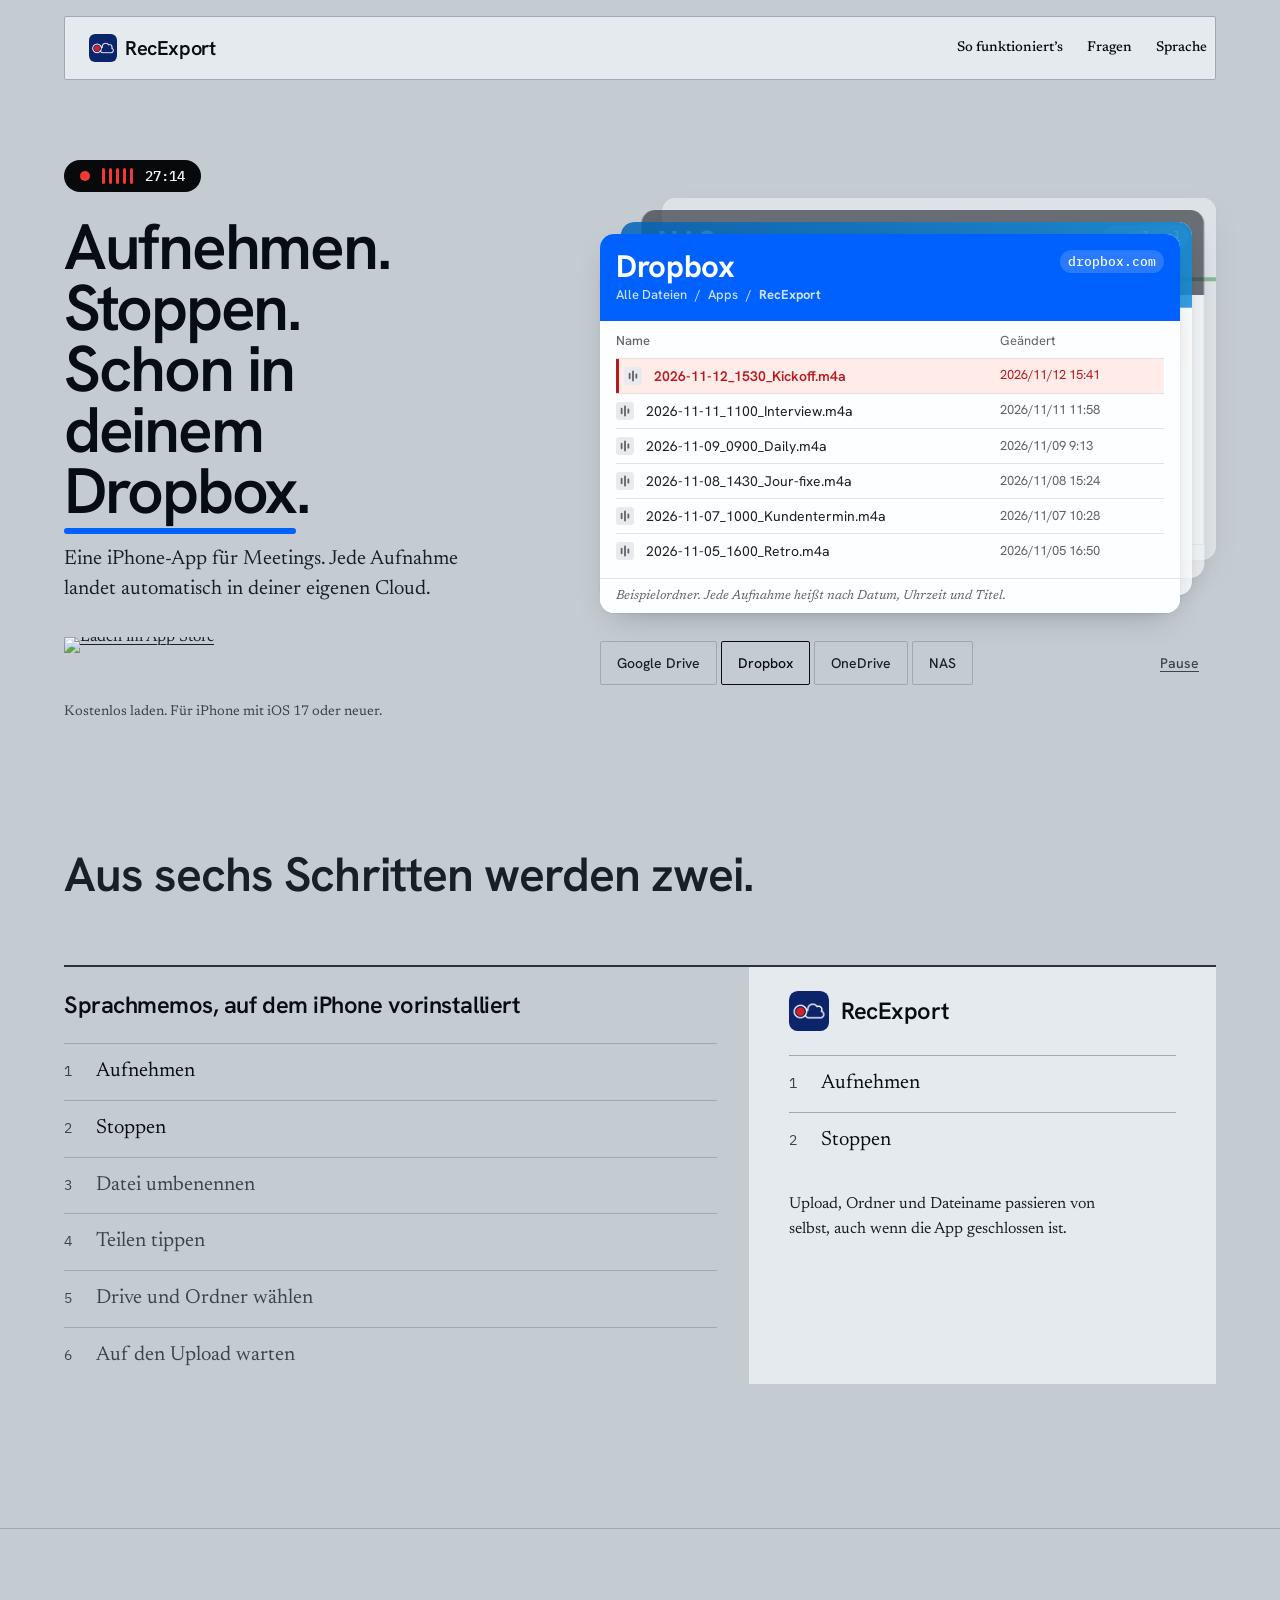
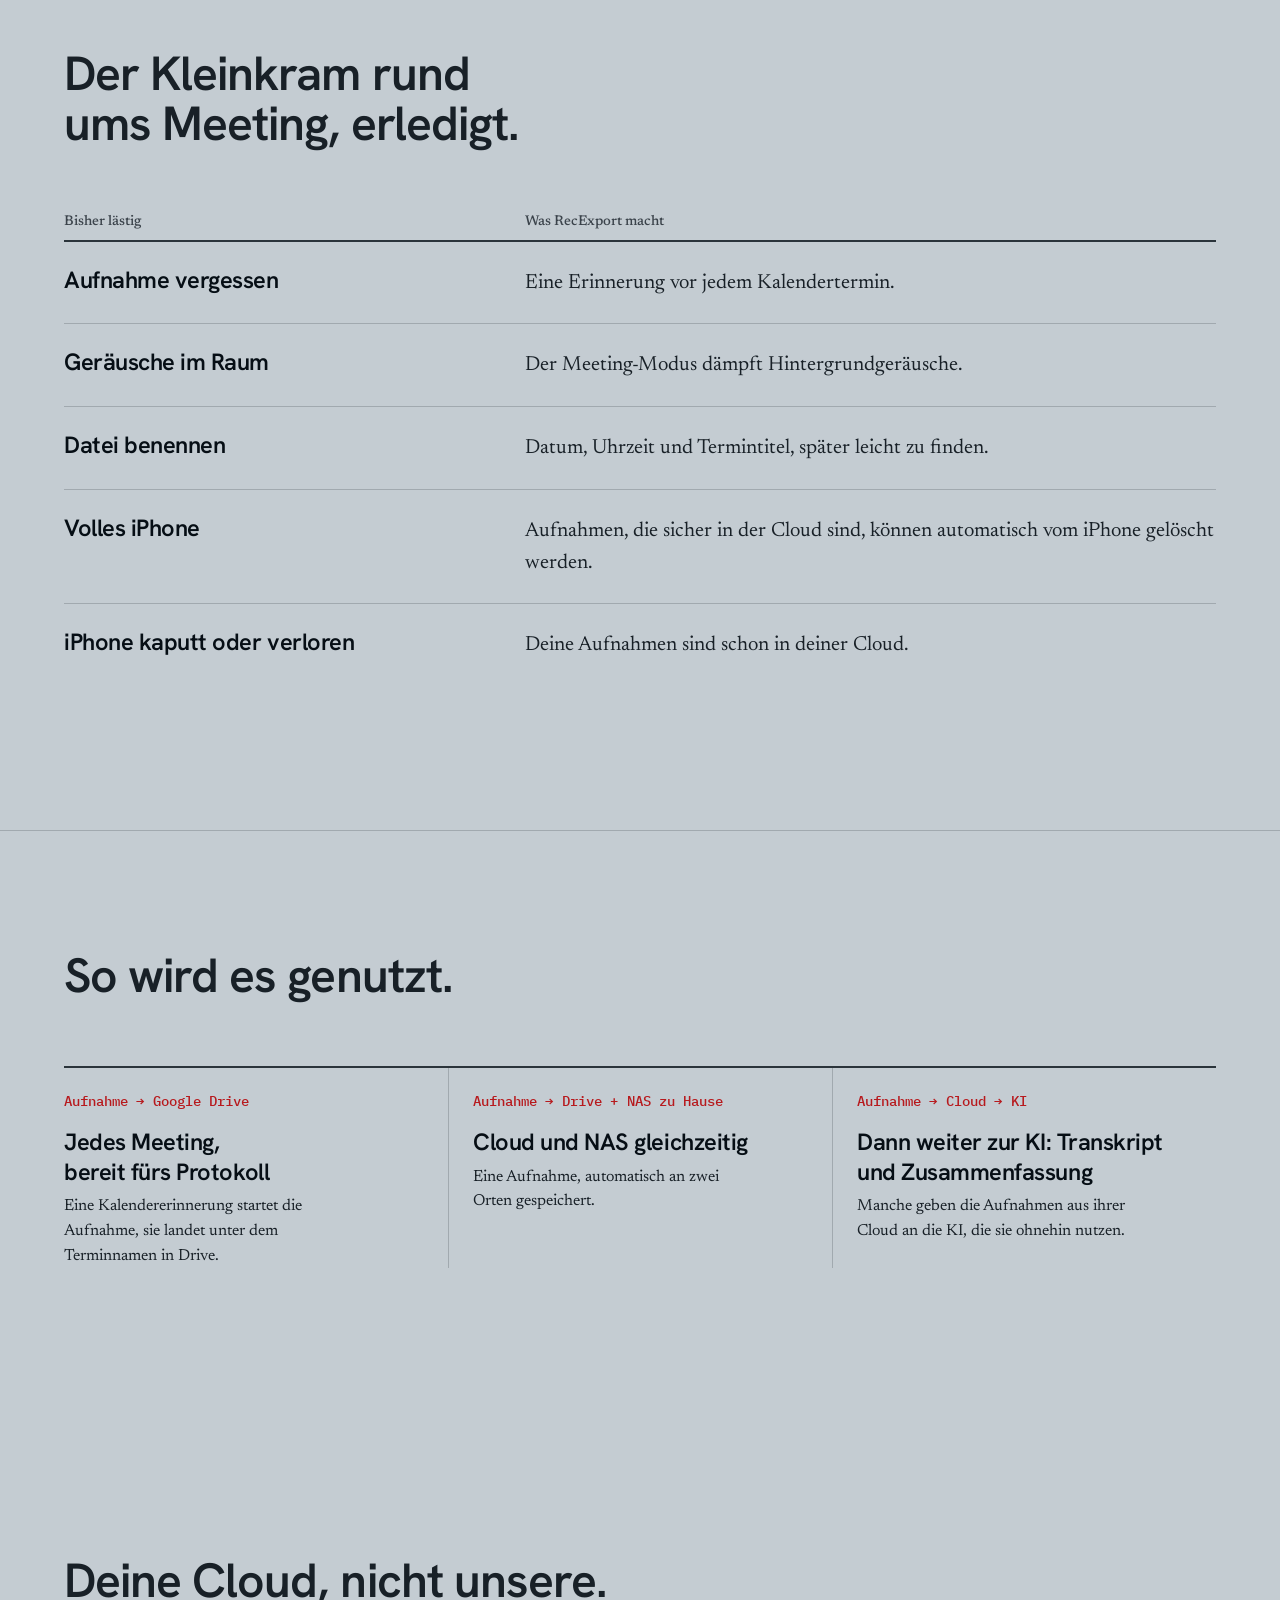
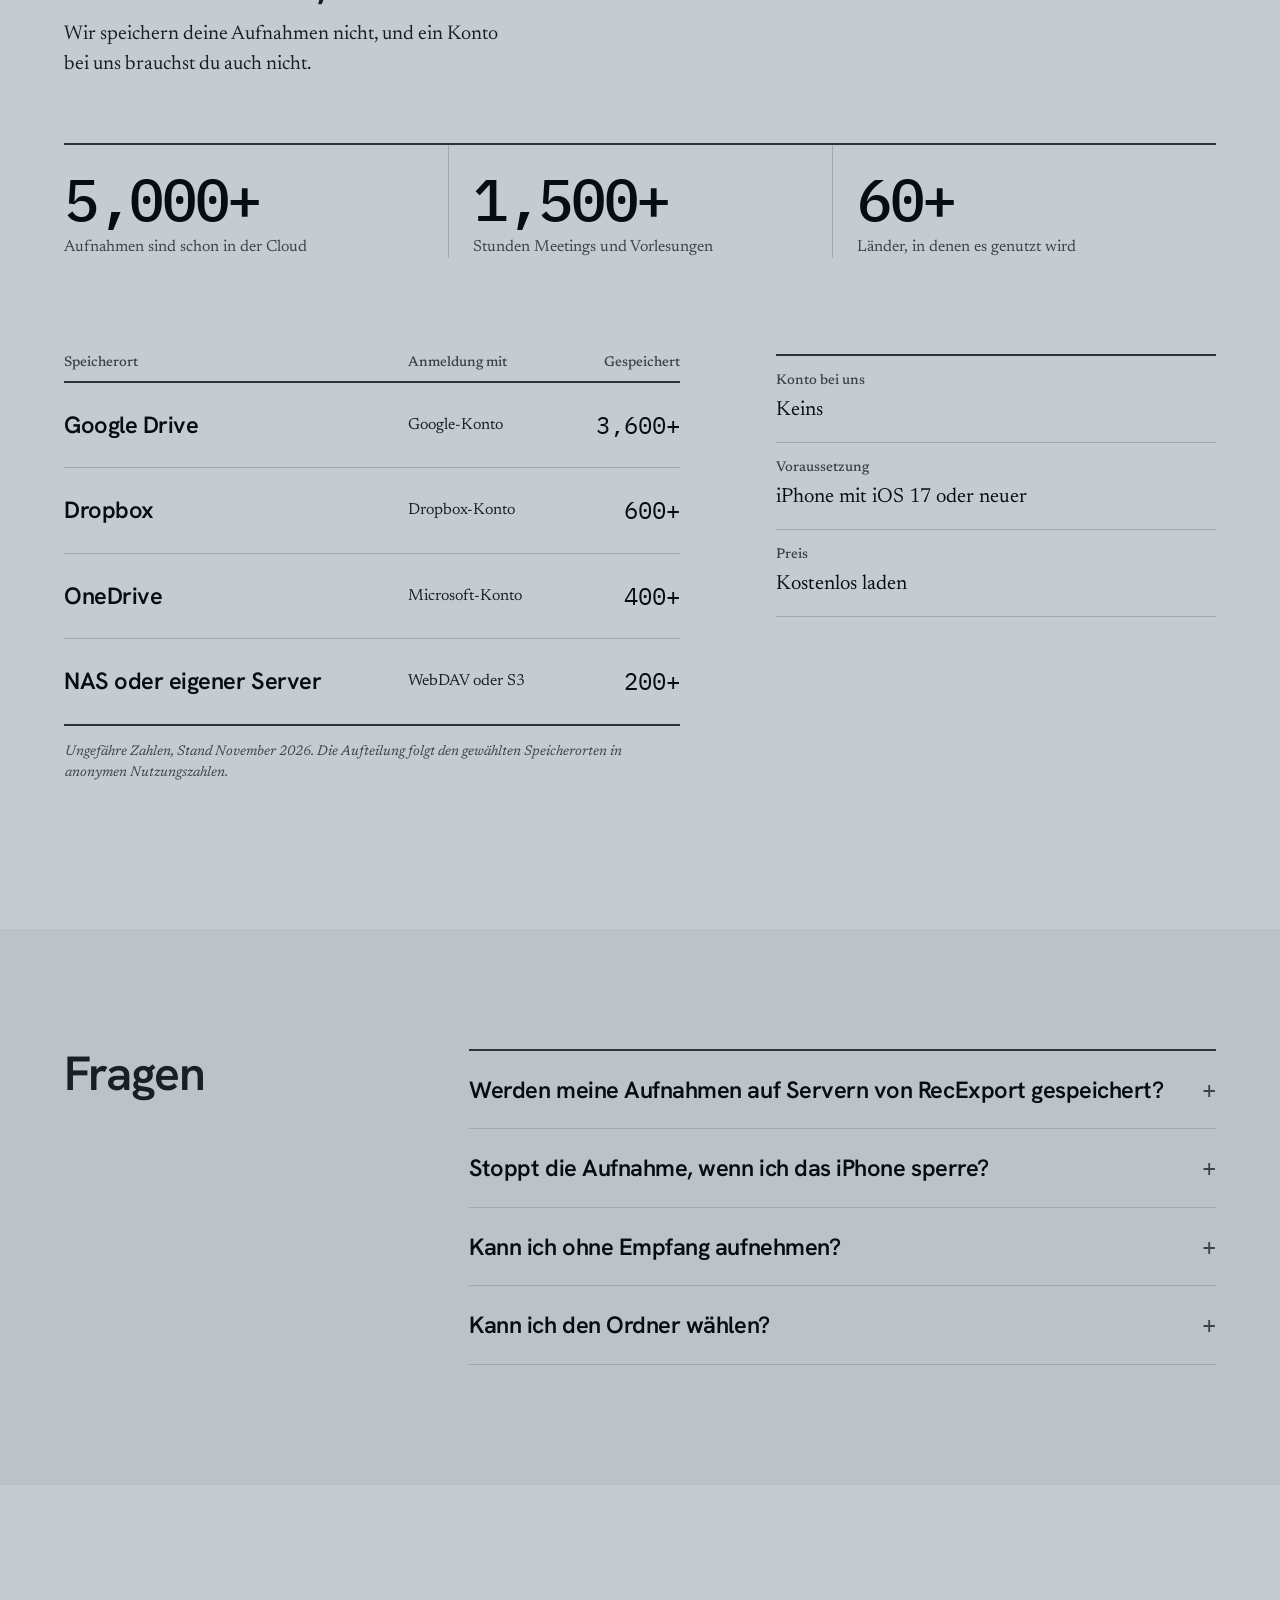
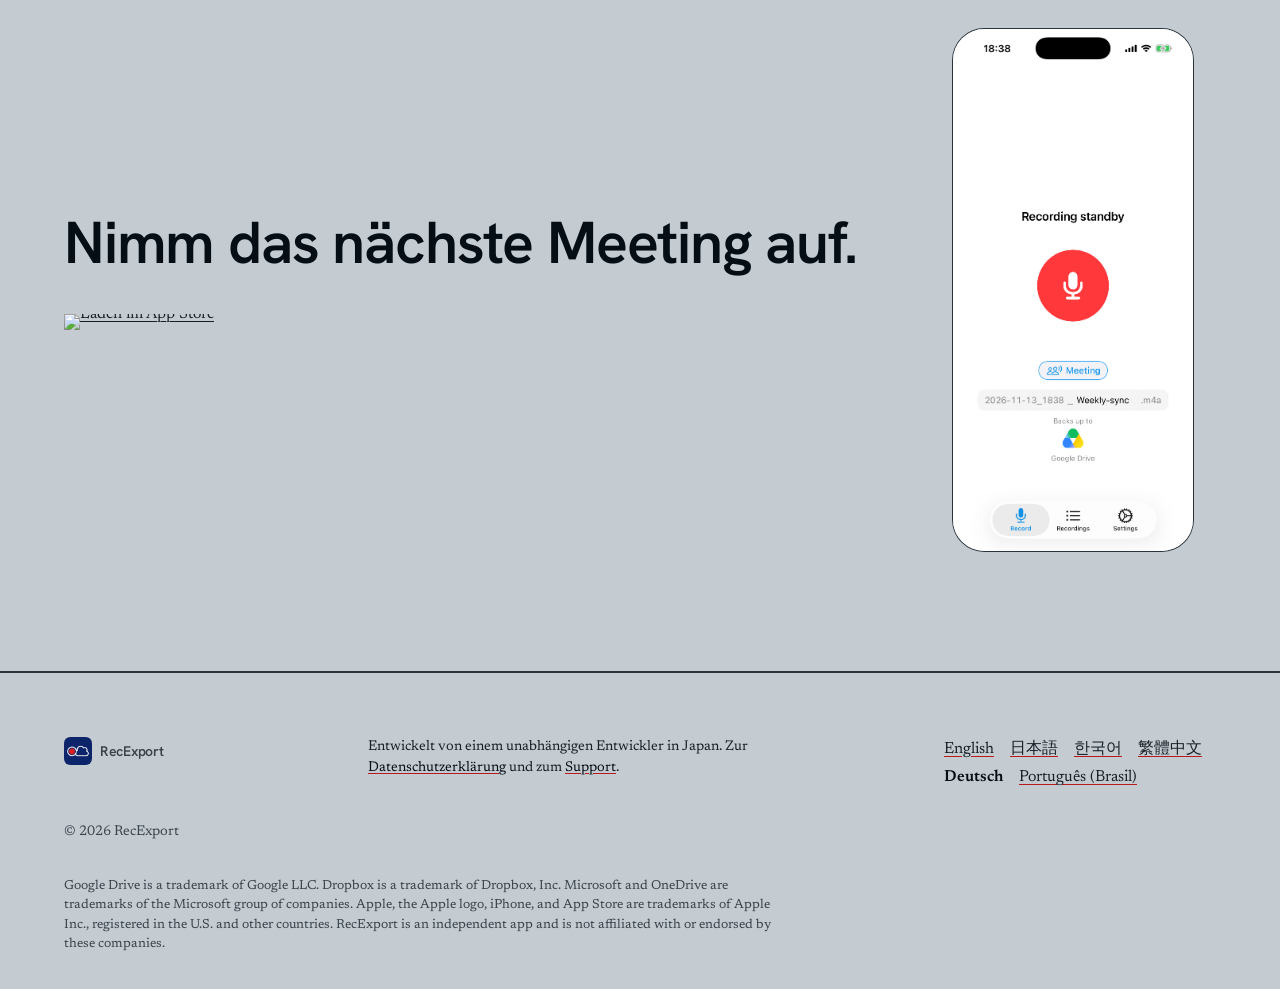
==== commit d121a808: "Hero headline: destination underline in the card's colour, filling as the switch timer (static under" ====
--- a/de/index.html
+++ b/de/index.html
@@ -17,7 +17,7 @@
   <link rel="alternate" hreflang="x-default" href="../">
   <link rel="icon" href="../img/app-icon.png">
   <link rel="apple-touch-icon" href="../img/app-icon.png">
-  <link rel="stylesheet" href="../site.css?v=20261115b">
+  <link rel="stylesheet" href="../site.css?v=20261115c">
 </head>
 <body>
   <div class="nav-wrap">
@@ -275,7 +275,7 @@
     </div>
   </footer>
 
-  <script src="../rotor.js?v=20261115" defer></script>
+  <script src="../rotor.js?v=20261115c" defer></script>
   <script>window.hallmarkSlots = (m) => { for (const [k, v] of Object.entries(m)) { const s = document.querySelector(`[data-slot="${k}"]`); if (!s) continue; const im = new Image(); im.src = typeof v === 'string' ? v : v.src; im.alt = (typeof v === 'object' && v.alt) || s.dataset.alt || ''; s.querySelectorAll(':scope > img').forEach((o) => o.remove()); s.prepend(im); } };
 document.querySelectorAll('[data-slot] img').forEach((i) => { if (i.complete && !i.naturalWidth) i.remove(); else i.addEventListener('error', () => i.remove(), { once: true }); });</script>
 </body>
--- a/site.css
+++ b/site.css
@@ -100,7 +100,6 @@
   color: var(--color-ink);
 }
 .hero__actions { display: grid; gap: var(--space-sm); justify-items: start; padding-top: var(--space-xs); }
-.rotor__logo { display: inline-block; height: 0.78em; width: auto; vertical-align: -0.05em; margin-right: 0.18em; }
 .hero__terms { font: 400 var(--text-sm)/1.4 var(--font-body); color: var(--color-muted); }
 
 /* ---------- The sheet: a Drive folder ---------- */
@@ -664,3 +663,20 @@
   .nav .badge--small { display: inline-flex; }
   .hero__actions .badge, .close .badge { display: none; }
 }
+
+/* Headline destination word: an underline in the same colour as the front card ties the word to the deck.
+ * With motion it fills left to right as the timer for the next switch (rotor.js advances on animationend);
+ * under reduced motion it is simply drawn full, so the colour change alone shows the switch. */
+.rotor { --rotor-line: var(--prod-dest-nas); }
+.rotor[data-dest="gd"] { --rotor-line: linear-gradient(90deg, var(--prod-dest-g-blue) 0 25%, var(--prod-dest-g-red) 0 50%, var(--prod-dest-g-yellow) 0 75%, var(--prod-dest-g-green) 0); }
+.rotor[data-dest="db"] { --rotor-line: var(--prod-dest-db); }
+.rotor[data-dest="od"] { --rotor-line: linear-gradient(90deg, var(--prod-dest-od), var(--prod-dest-od-2)); }
+.rotor [data-rotor-text] { position: relative; }
+.rotor [data-rotor-text]::after {
+  content: ""; position: absolute; left: 0; right: 0; bottom: -0.02em; block-size: 0.09em; border-radius: 0.05em;
+  background: var(--rotor-line); transform-origin: left center;
+}
+.rotor.is-timing [data-rotor-text]::after { animation: rotor-fill var(--rotor-step, 3500ms) linear both; }
+.rotor.is-paused [data-rotor-text]::after, .rotor.is-held [data-rotor-text]::after { animation-play-state: paused; }
+@keyframes rotor-fill { from { transform: scaleX(0); } to { transform: scaleX(1); } }
+@media (prefers-reduced-motion: reduce) { .rotor [data-rotor-text]::after { animation: none; transform: none; } }
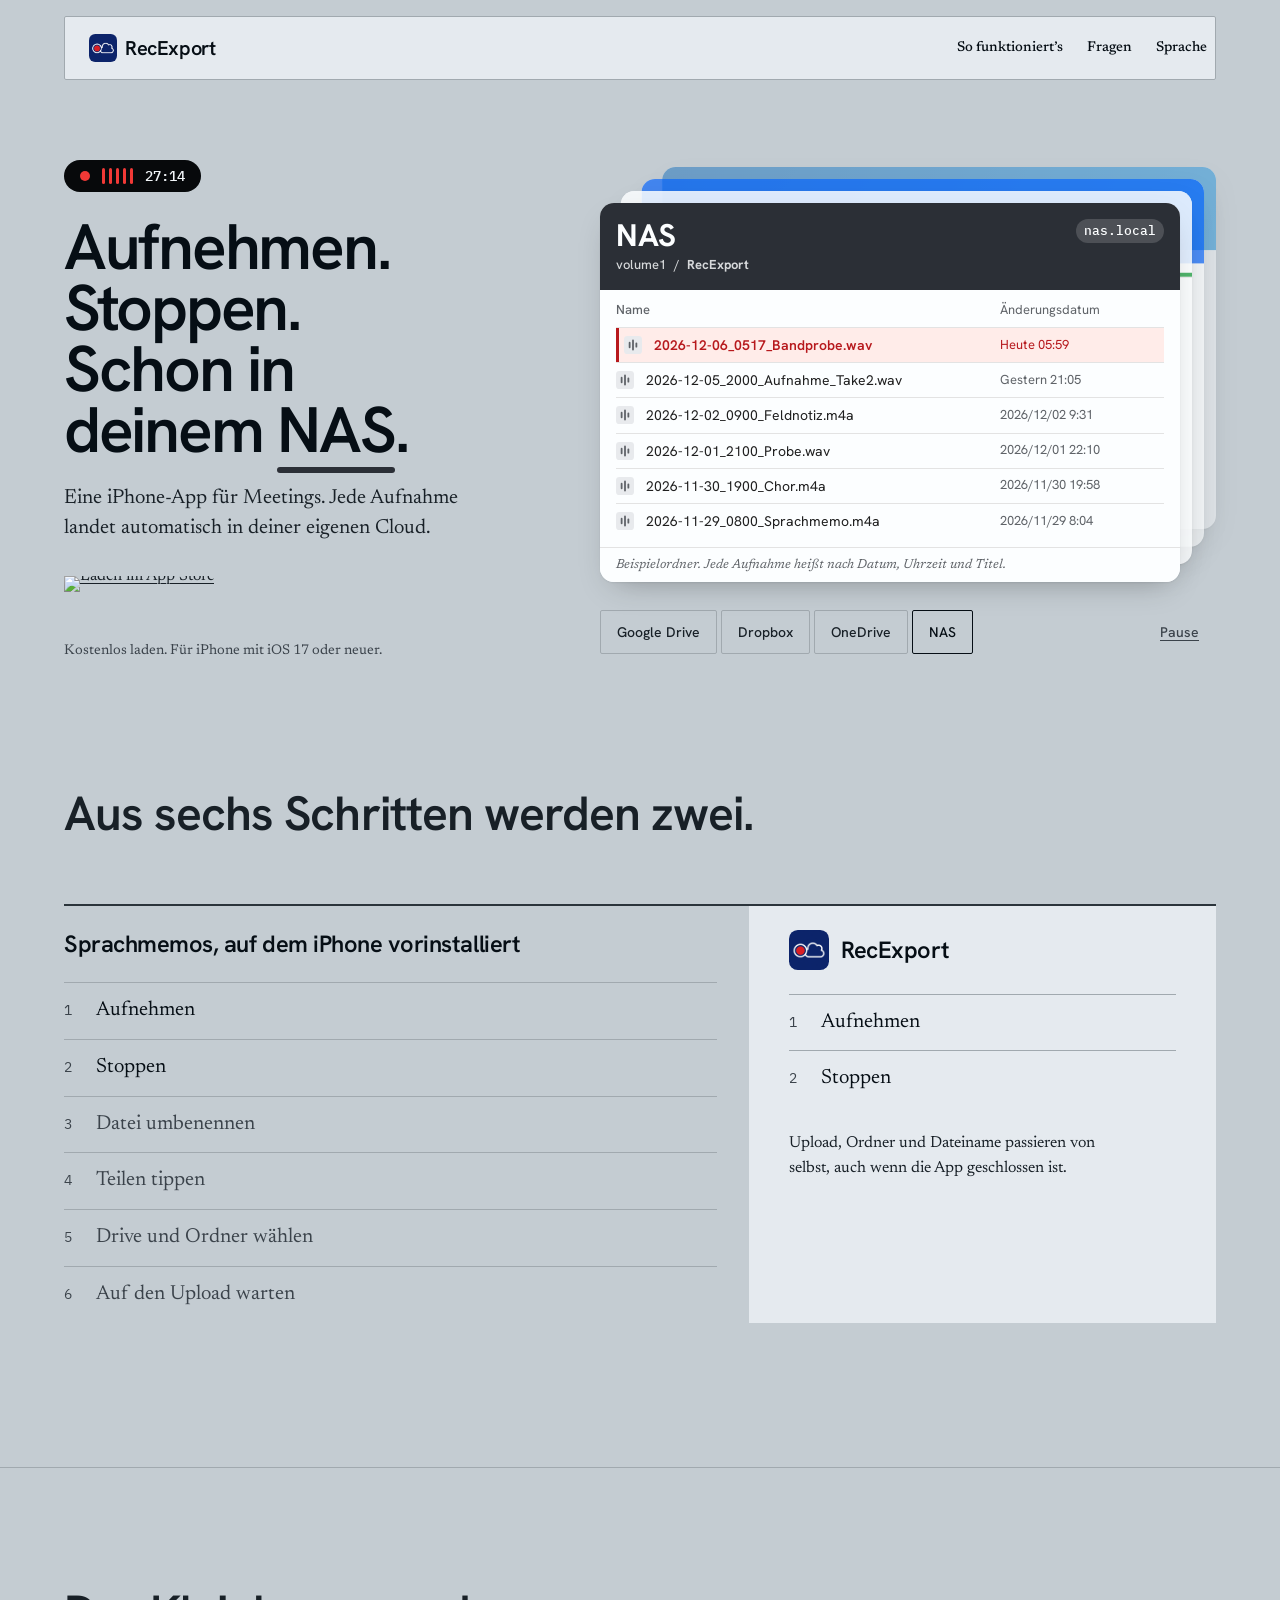
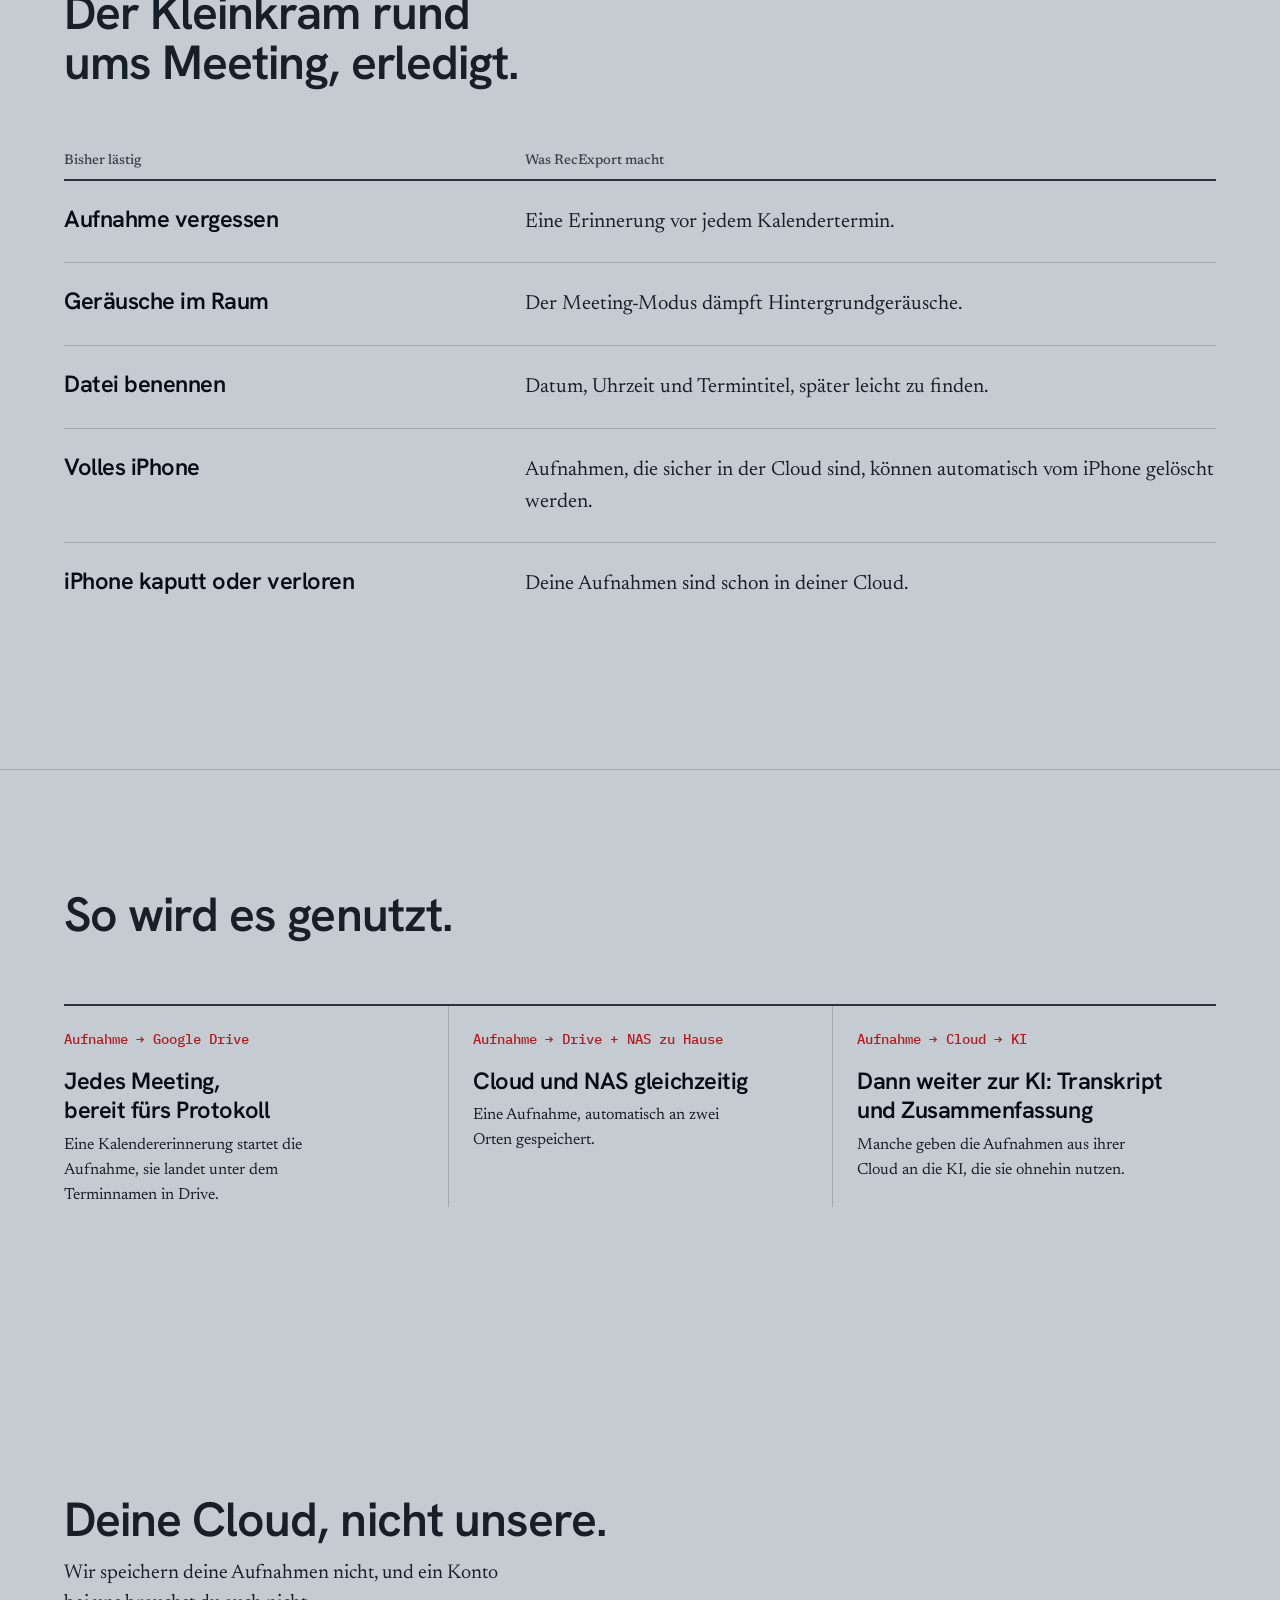
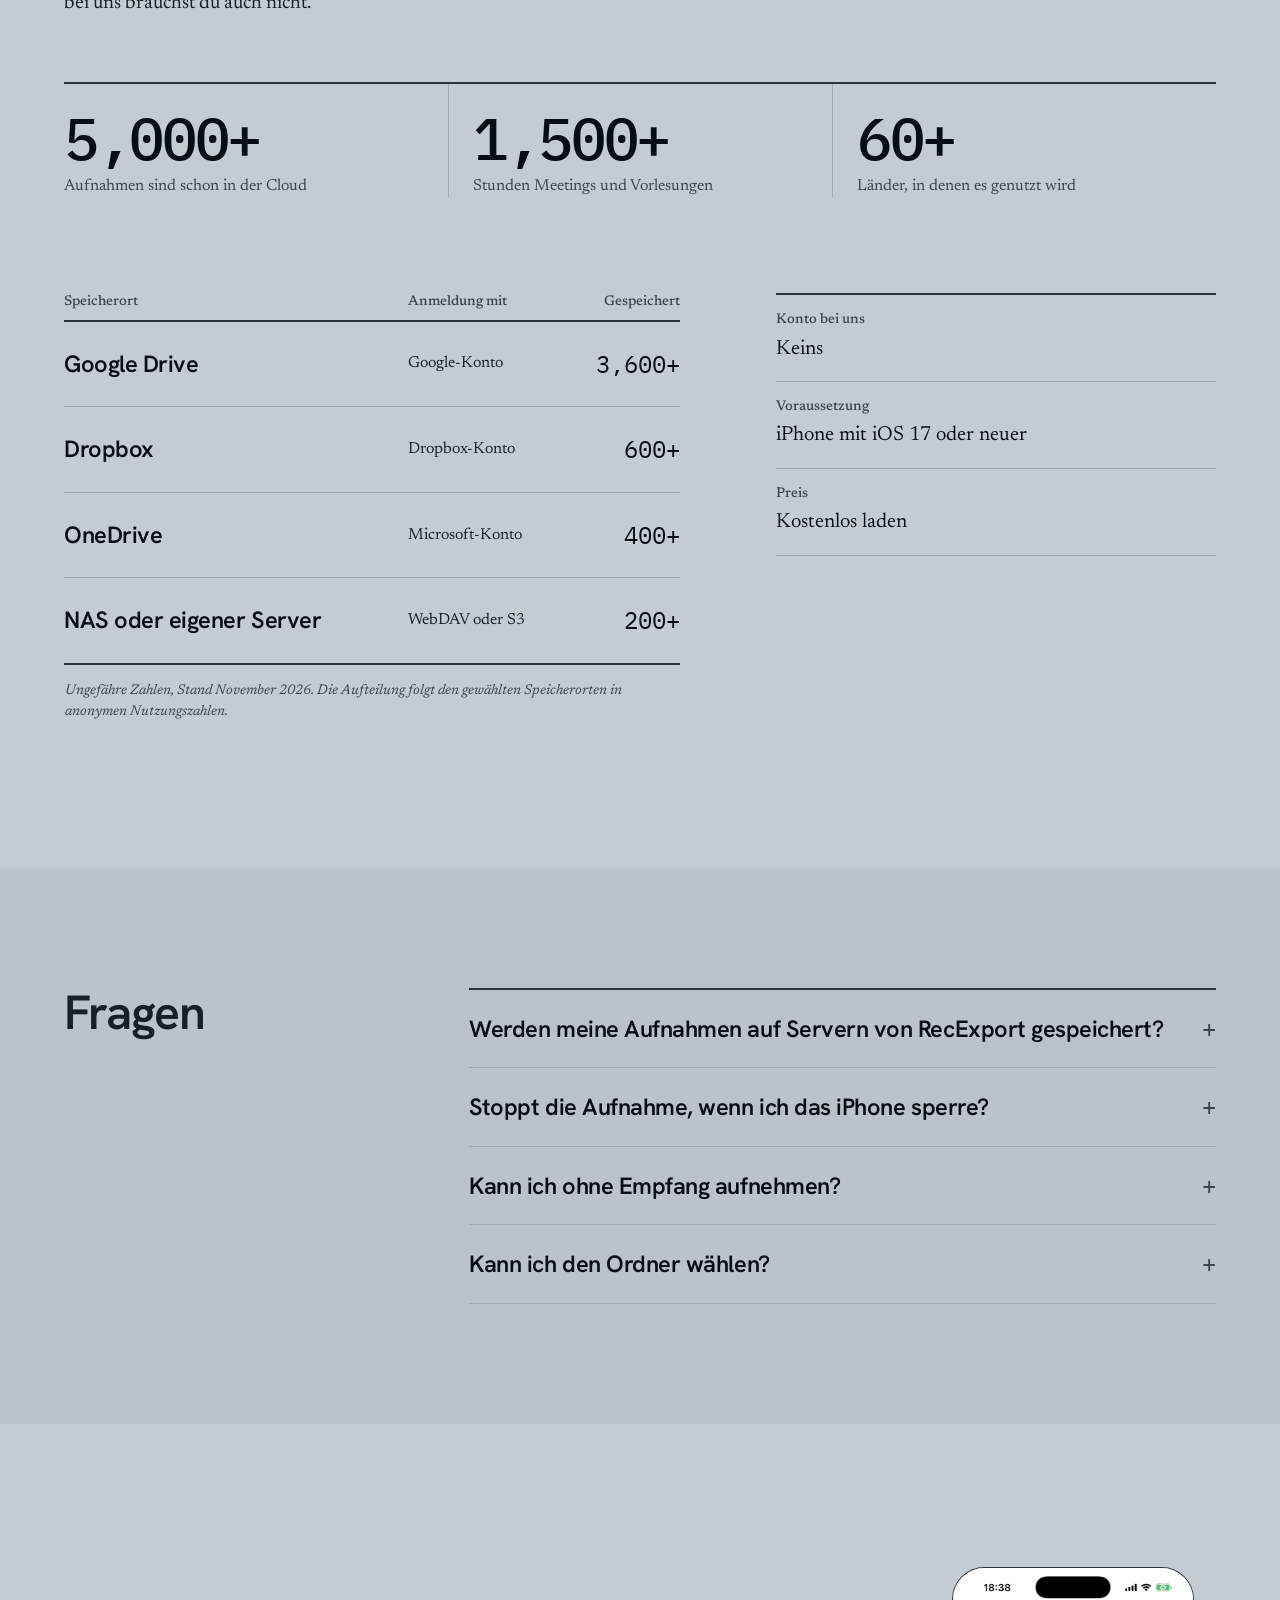
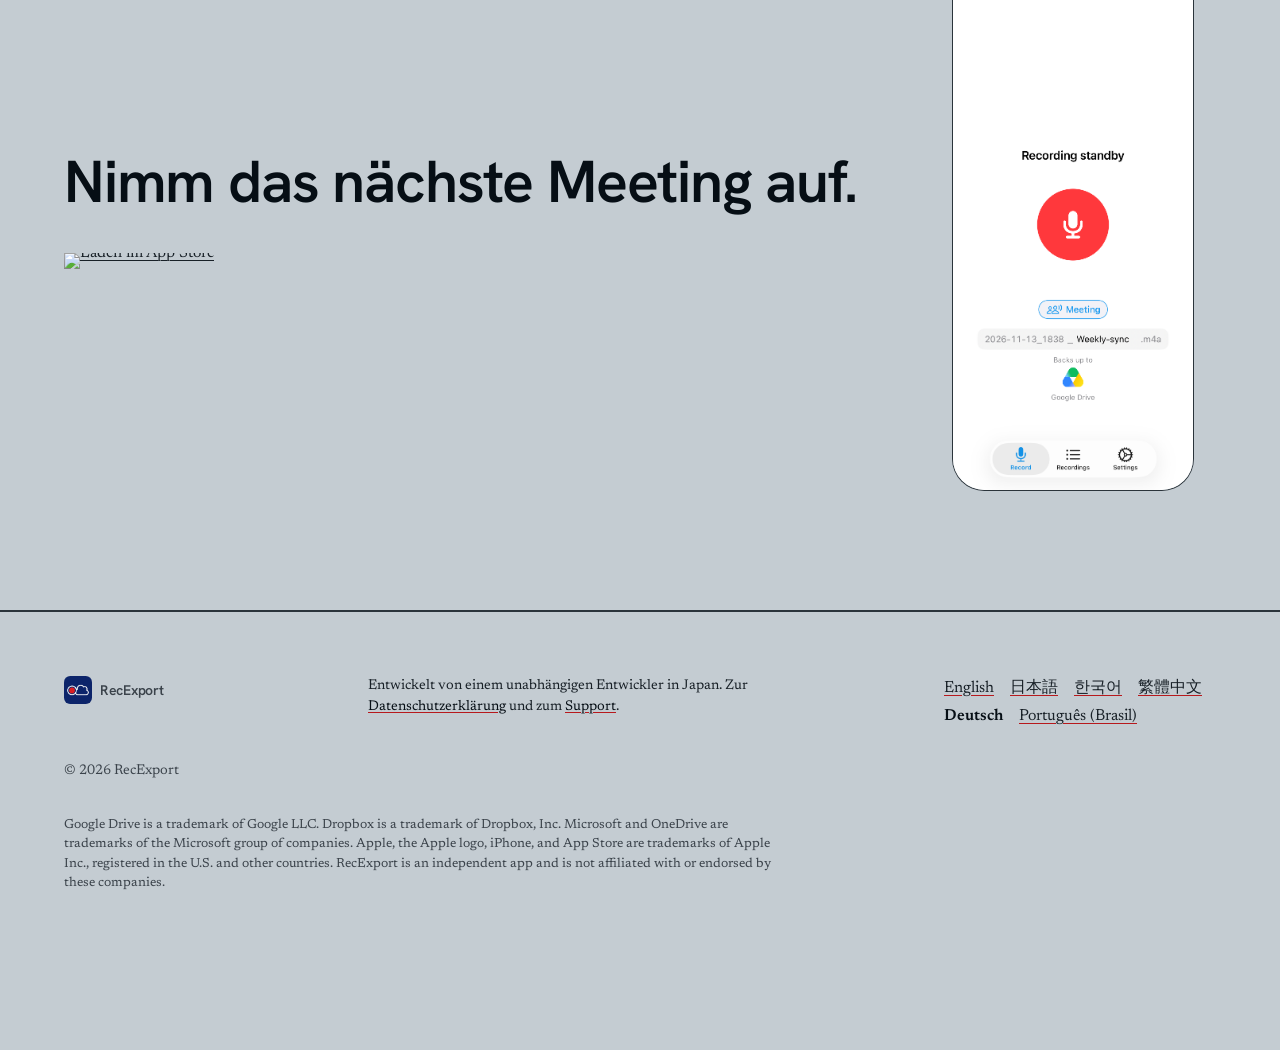
==== commit 4f2c4911: "Hero deck: move sample file dates to the visitor's today (newest saved a minute ago), keeping each c" ====
--- a/de/index.html
+++ b/de/index.html
@@ -275,6 +275,7 @@
     </div>
   </footer>
 
+  <script src="../freshdates.js?v=20261115c" defer></script>
   <script src="../rotor.js?v=20261115c" defer></script>
   <script>window.hallmarkSlots = (m) => { for (const [k, v] of Object.entries(m)) { const s = document.querySelector(`[data-slot="${k}"]`); if (!s) continue; const im = new Image(); im.src = typeof v === 'string' ? v : v.src; im.alt = (typeof v === 'object' && v.alt) || s.dataset.alt || ''; s.querySelectorAll(':scope > img').forEach((o) => o.remove()); s.prepend(im); } };
 document.querySelectorAll('[data-slot] img').forEach((i) => { if (i.complete && !i.naturalWidth) i.remove(); else i.addEventListener('error', () => i.remove(), { once: true }); });</script>
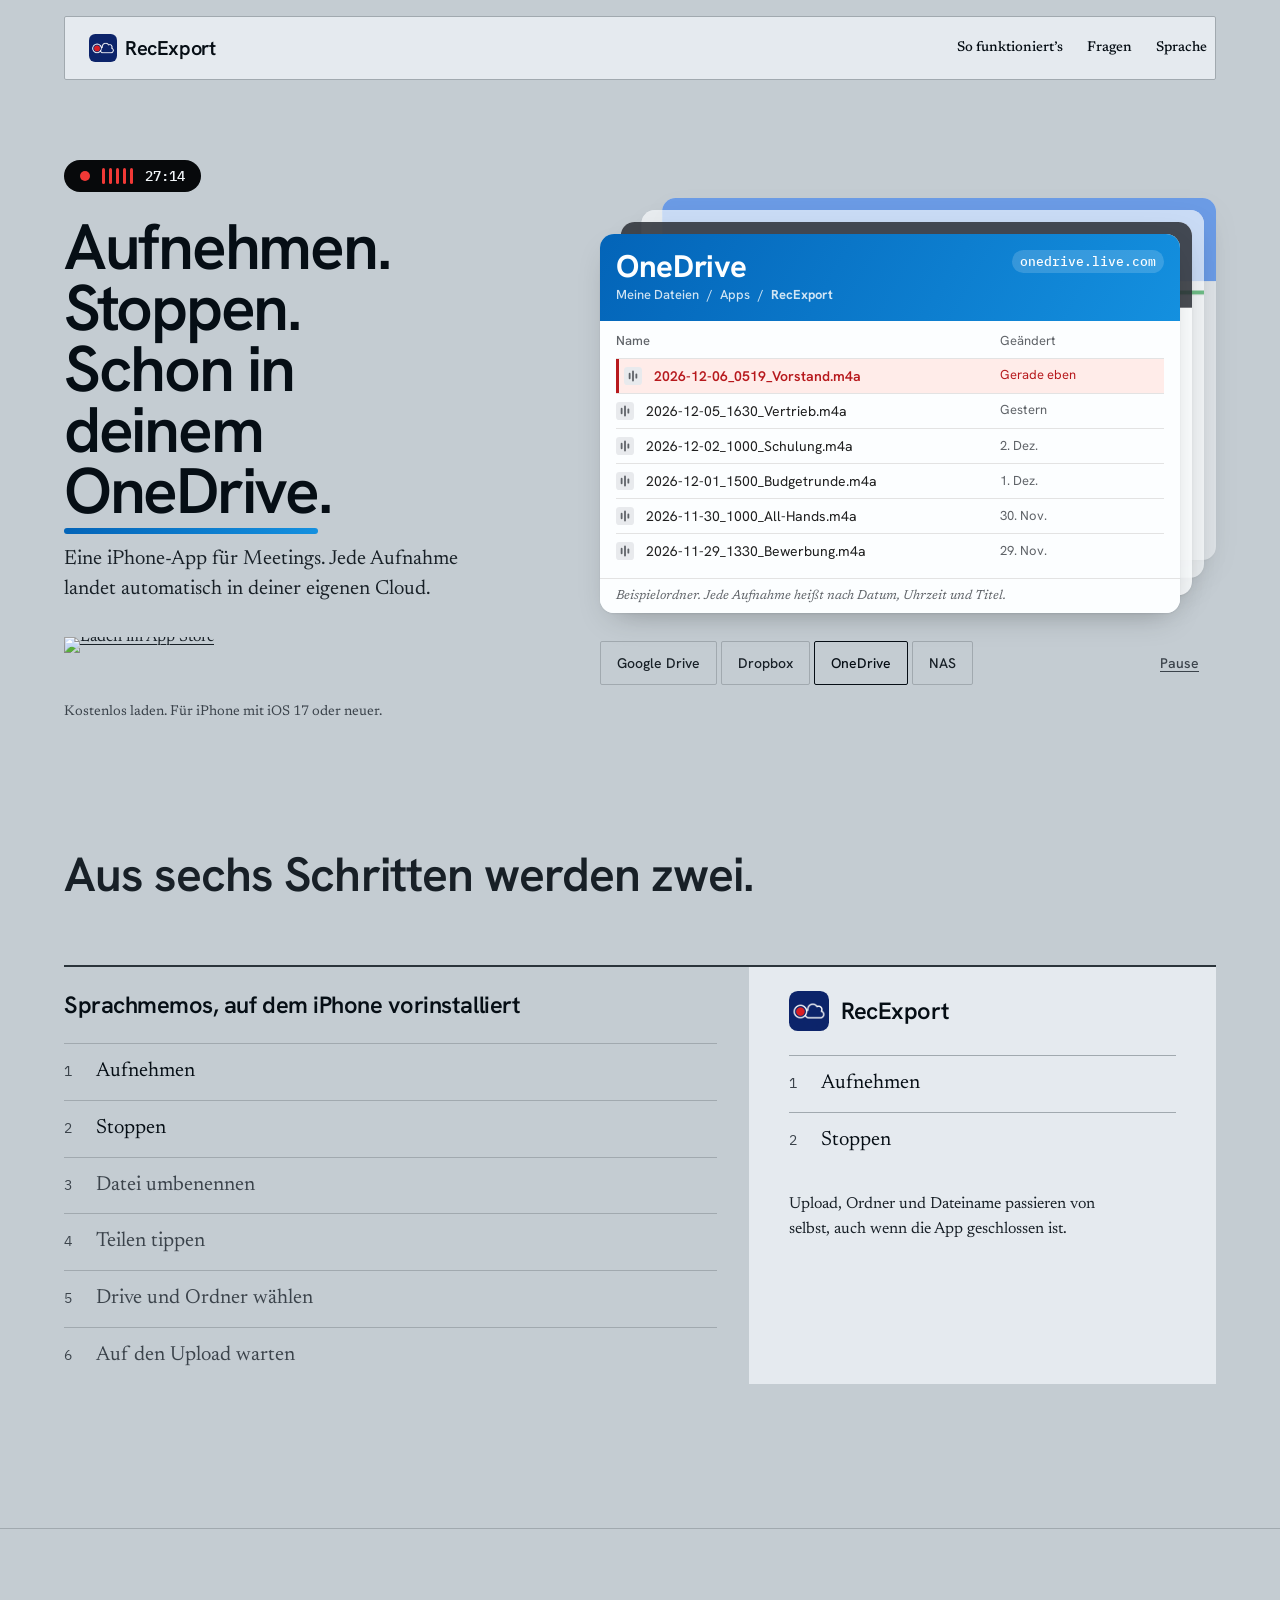
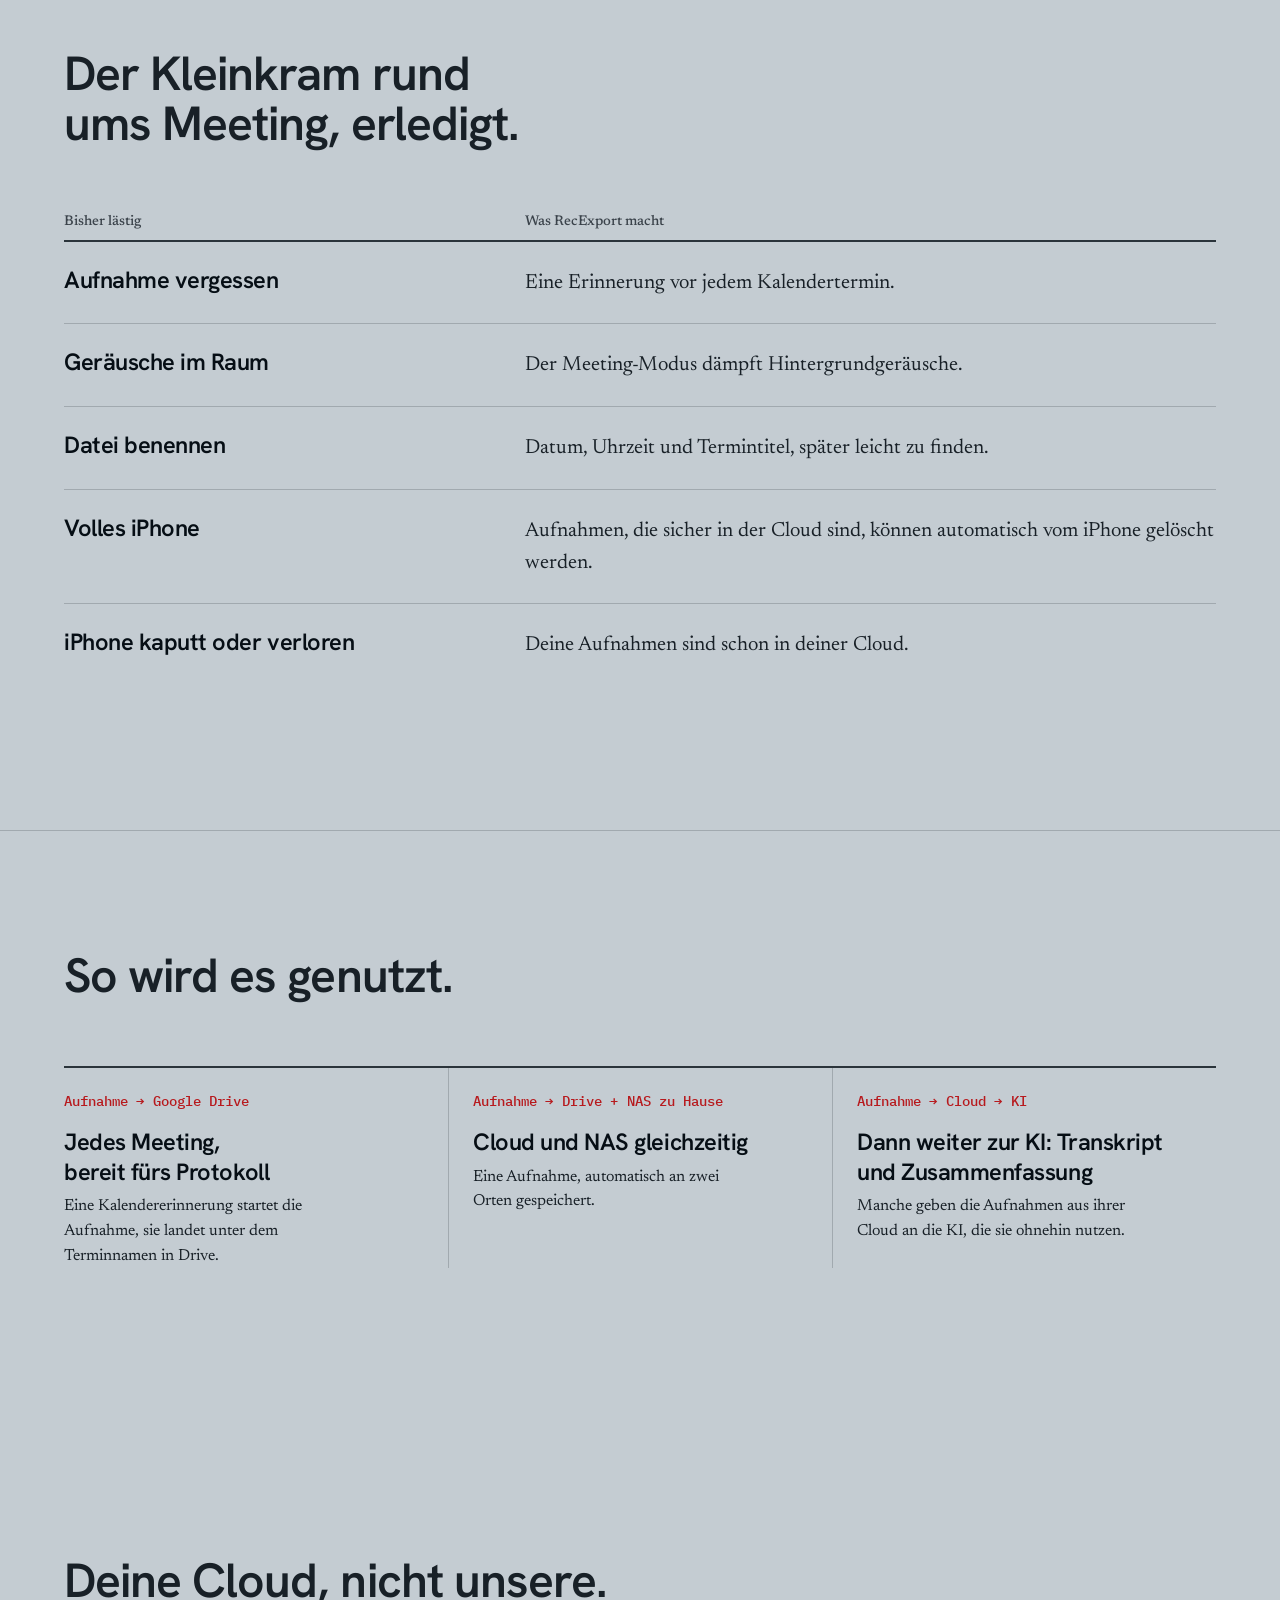
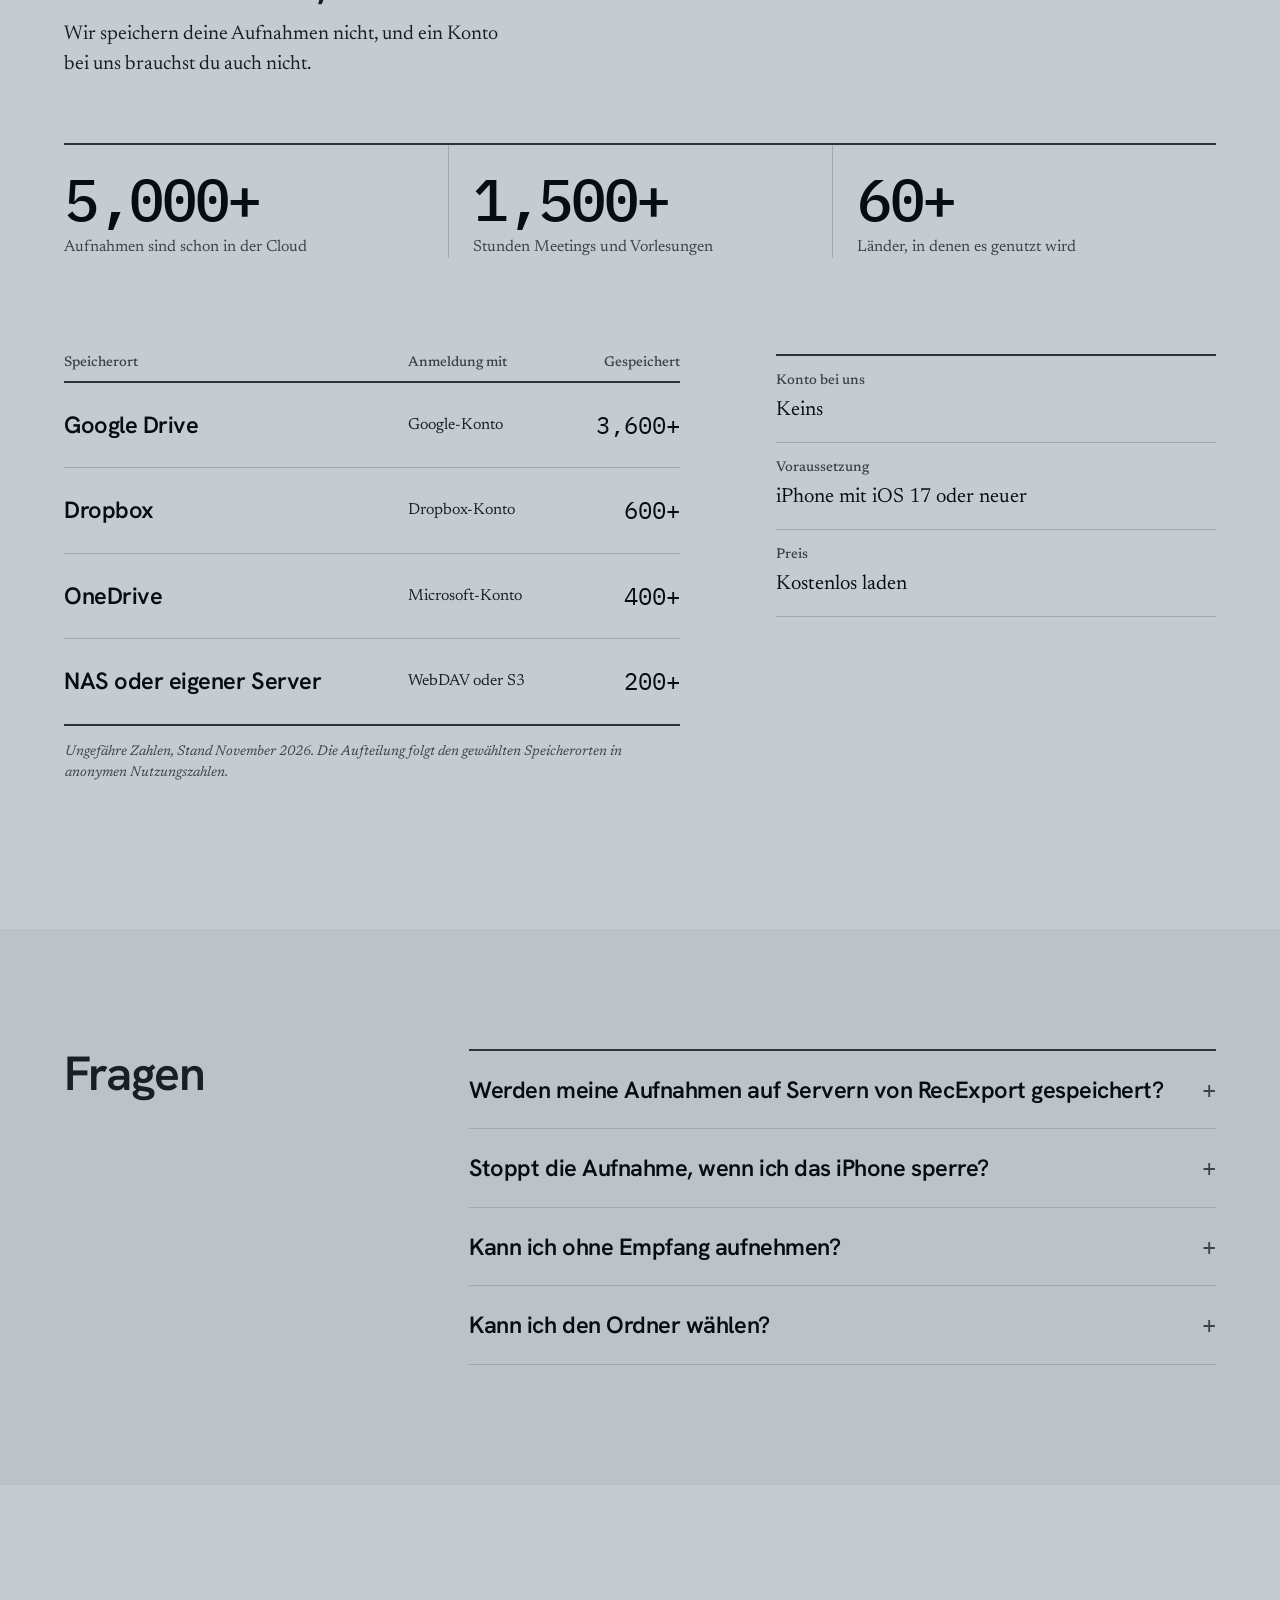
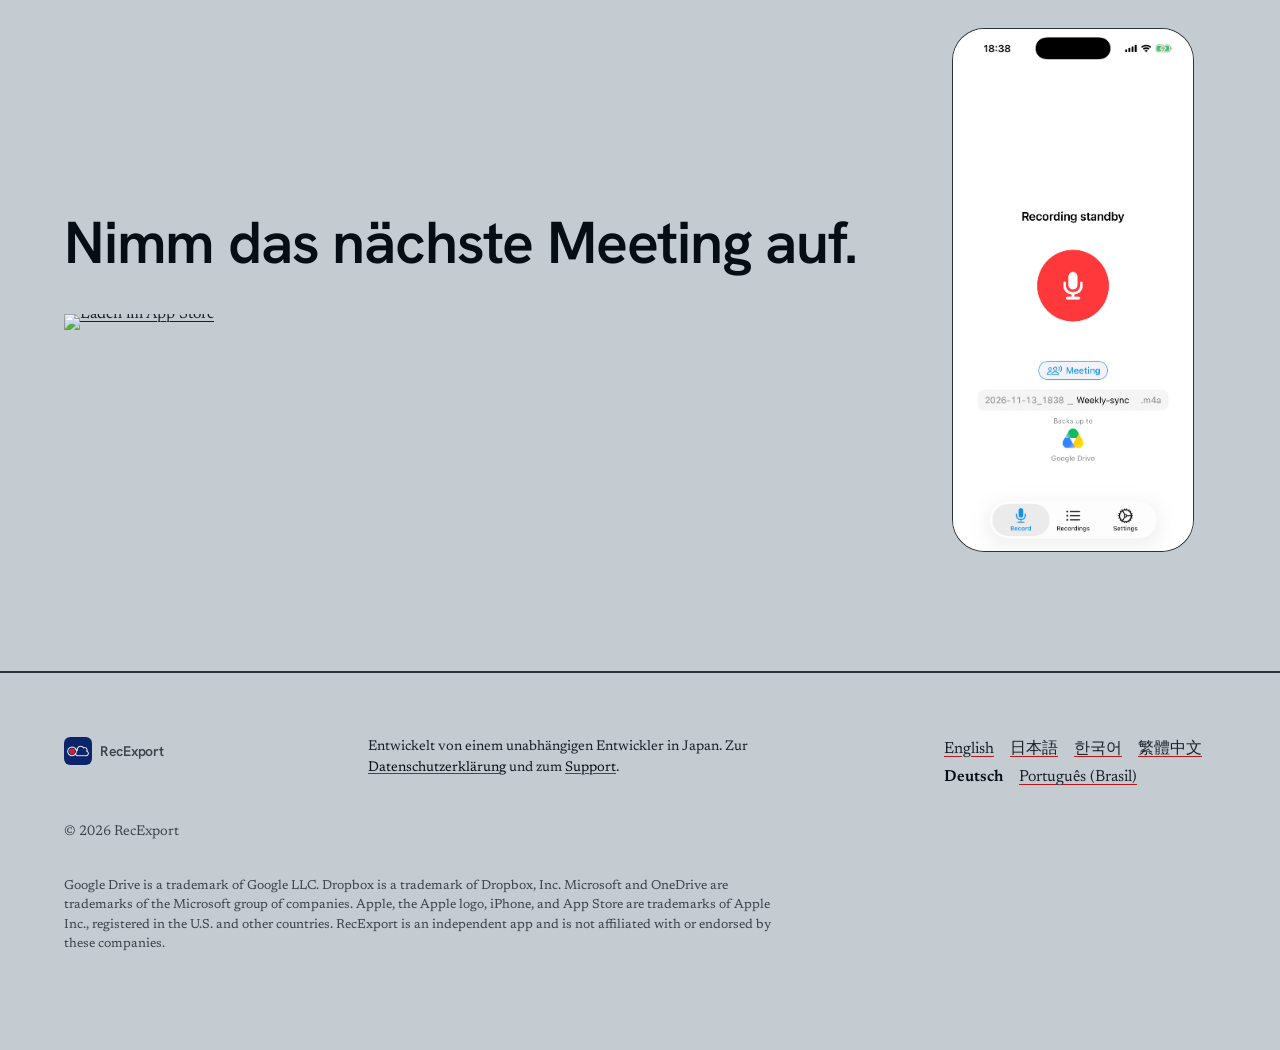
==== commit fd0381a6: "SEO: JSON-LD (SoftwareApplication + FAQPage) on all 6 language pages, sitemap.xml with hreflang, rob" ====
--- a/de/index.html
+++ b/de/index.html
@@ -18,6 +18,8 @@
   <link rel="icon" href="../img/app-icon.png">
   <link rel="apple-touch-icon" href="../img/app-icon.png">
   <link rel="stylesheet" href="../site.css?v=20261115c">
+  <script type="application/ld+json">{"@context": "https://schema.org", "@type": "SoftwareApplication", "name": "RecExport", "operatingSystem": "iOS", "applicationCategory": "ProductivityApplication", "description": "Eine iPhone-App für Meetings und Vorlesungen. Wenn du die Aufnahme stoppst, liegt die Datei schon in deinem Google Drive, Dropbox oder OneDrive.", "inLanguage": "de", "url": "https://tkys.github.io/recexport-site/de/", "downloadUrl": "https://apps.apple.com/app/id6761234228", "sameAs": "https://apps.apple.com/app/id6761234228", "offers": {"@type": "Offer", "price": "0", "priceCurrency": "USD"}, "author": {"@type": "Person", "name": "tkys", "url": "https://github.com/tkys"}}</script>
+  <script type="application/ld+json">{"@context": "https://schema.org", "@type": "FAQPage", "inLanguage": "de", "mainEntity": [{"@type": "Question", "name": "Werden meine Aufnahmen auf Servern von RecExport gespeichert?", "acceptedAnswer": {"@type": "Answer", "text": "Nein. Die Dateien gehen direkt vom iPhone an den Speicherort, den du gewählt hast."}}, {"@type": "Question", "name": "Stoppt die Aufnahme, wenn ich das iPhone sperre?", "acceptedAnswer": {"@type": "Answer", "text": "Nein. Sperr es und steck es in die Tasche."}}, {"@type": "Question", "name": "Kann ich ohne Empfang aufnehmen?", "acceptedAnswer": {"@type": "Answer", "text": "Ja. Die Aufnahme bleibt auf dem iPhone und wird hochgeladen, sobald du wieder online bist."}}, {"@type": "Question", "name": "Kann ich den Ordner wählen?", "acceptedAnswer": {"@type": "Answer", "text": "Ja, für jeden Speicherort einzeln in den Einstellungen."}}]}</script>
 </head>
 <body>
   <div class="nav-wrap">
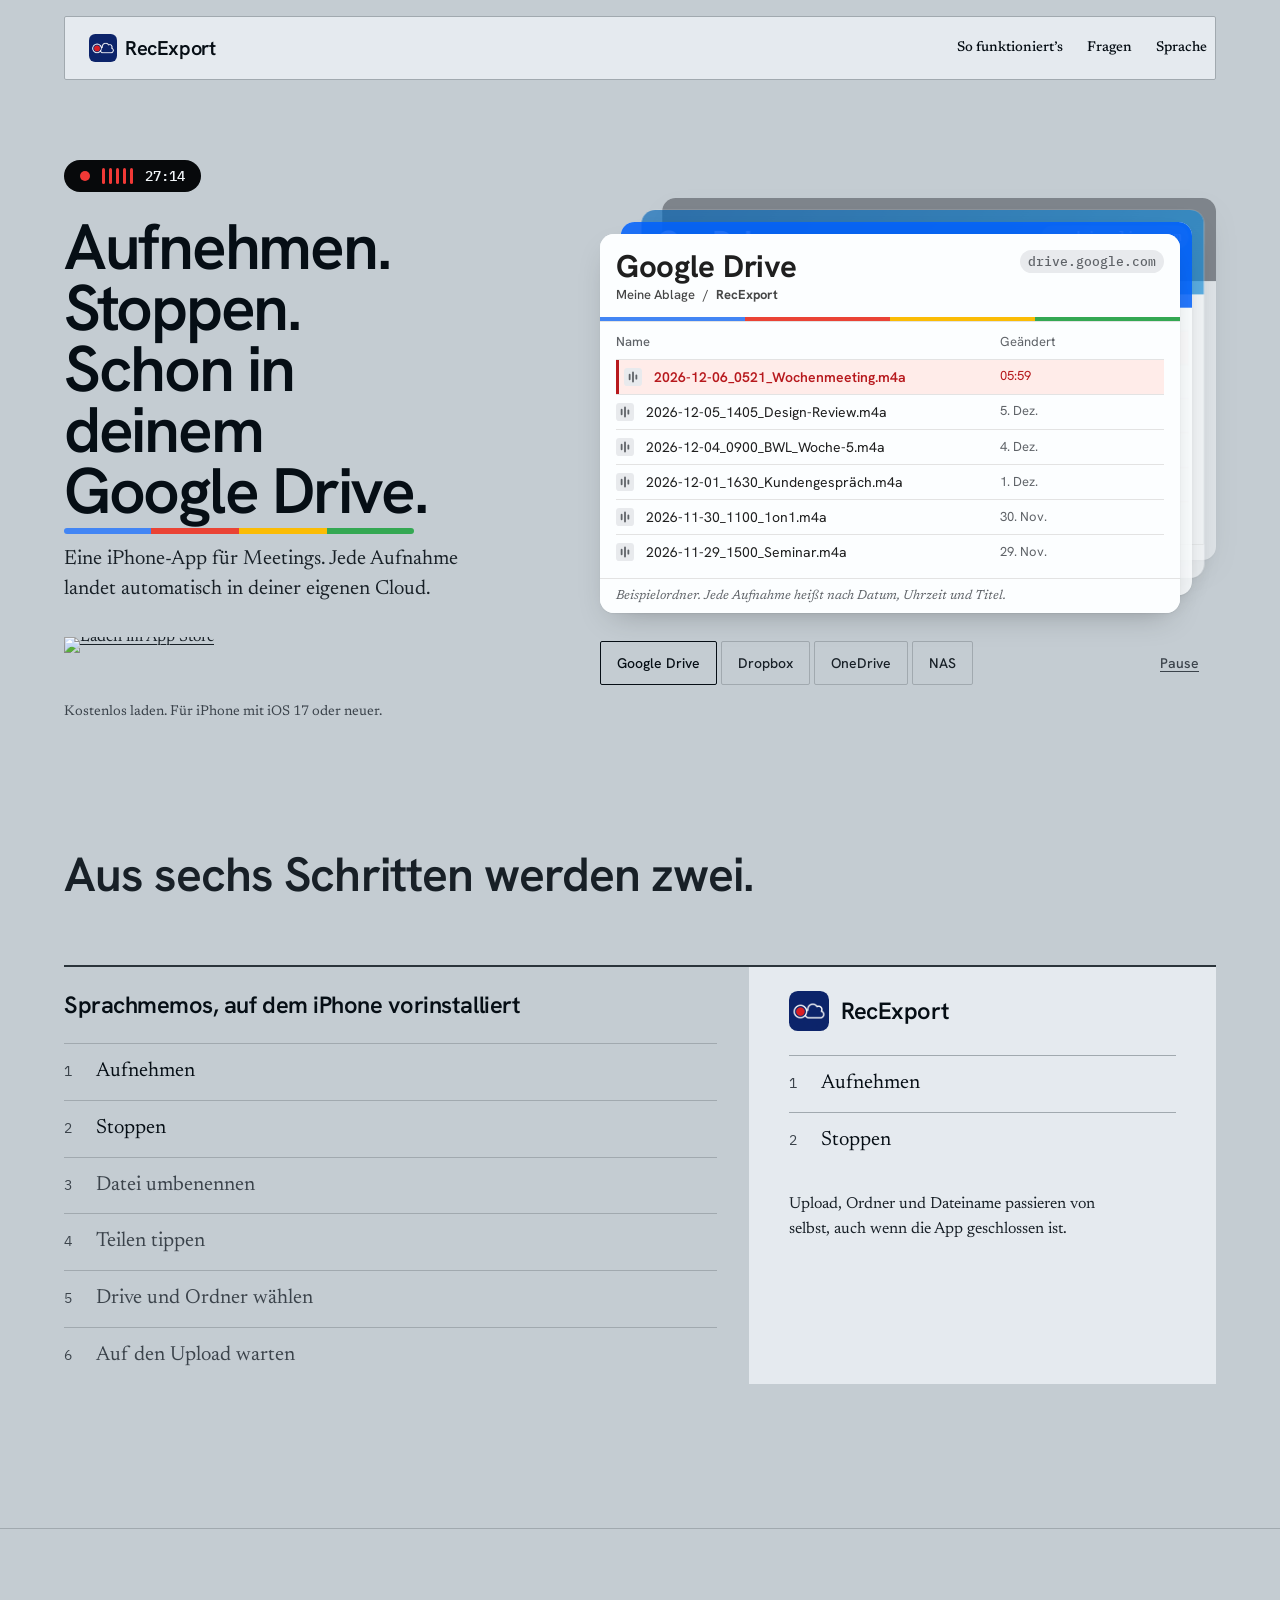
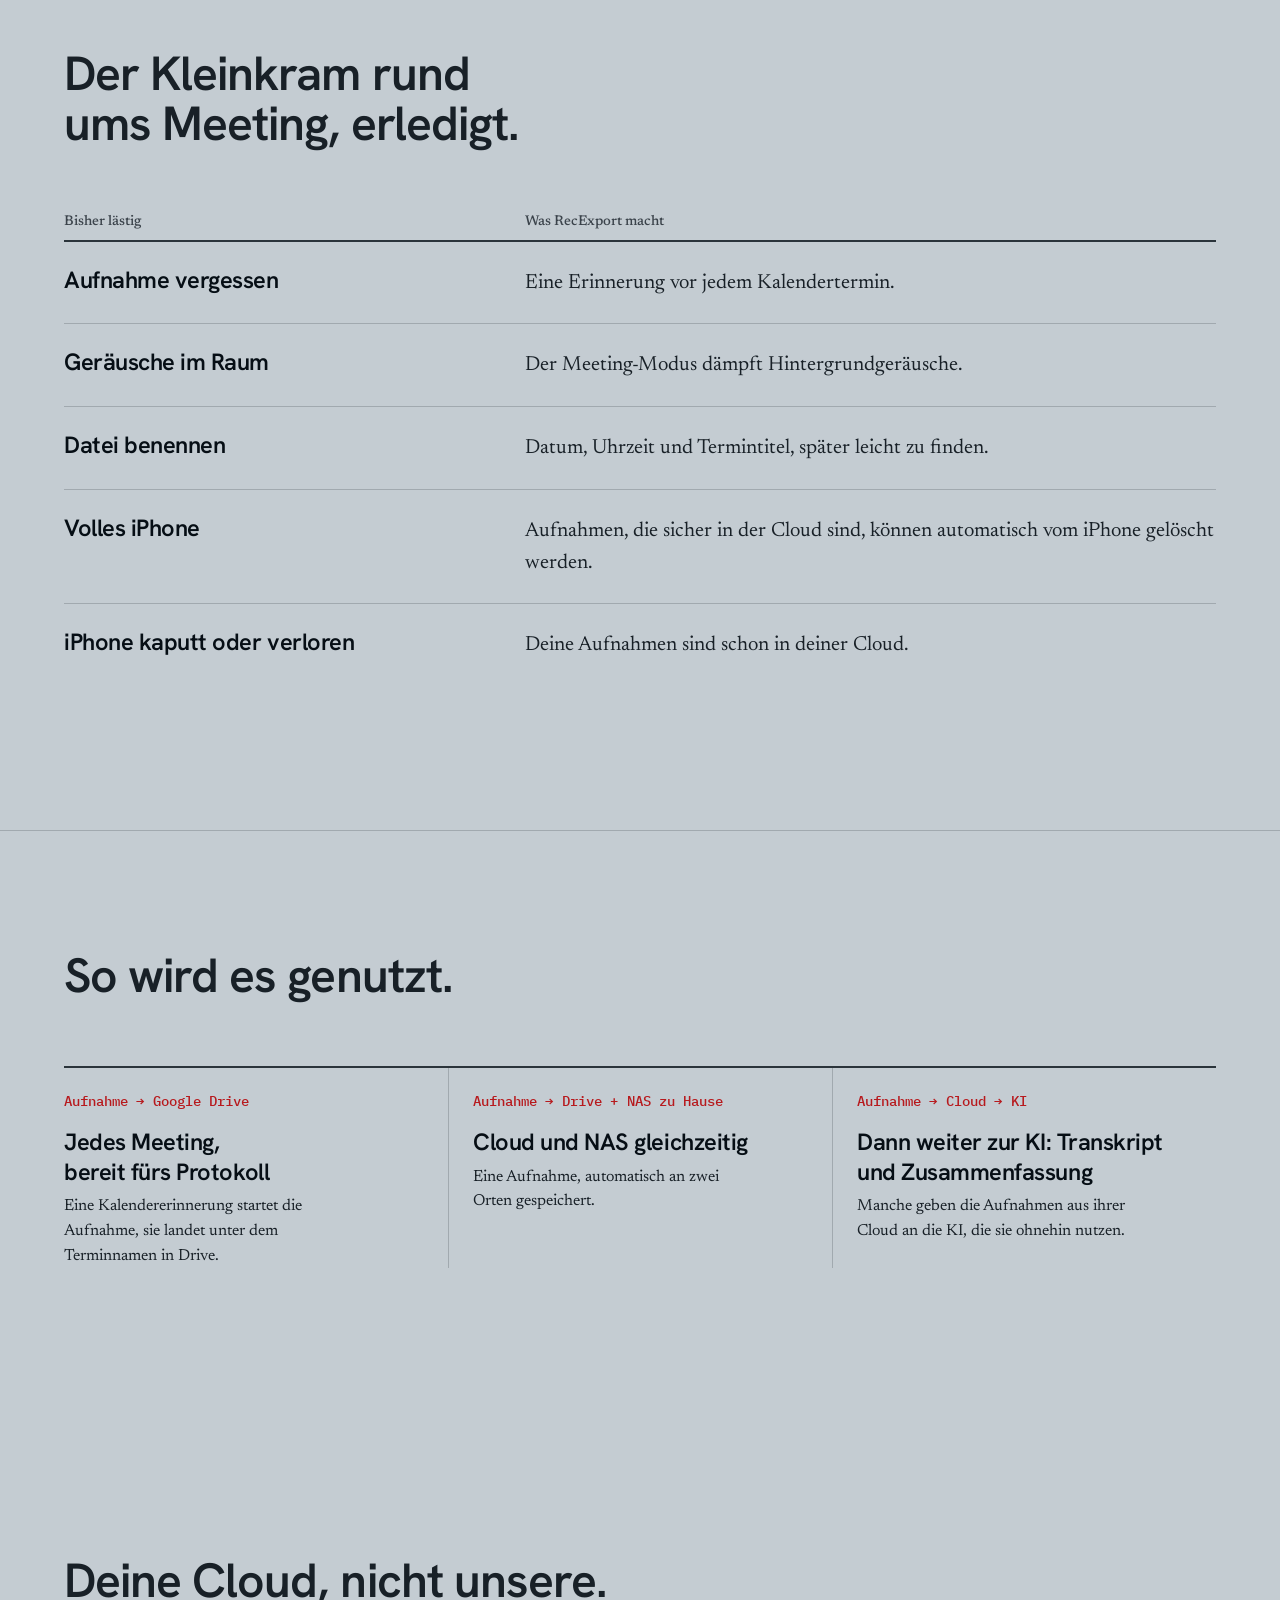
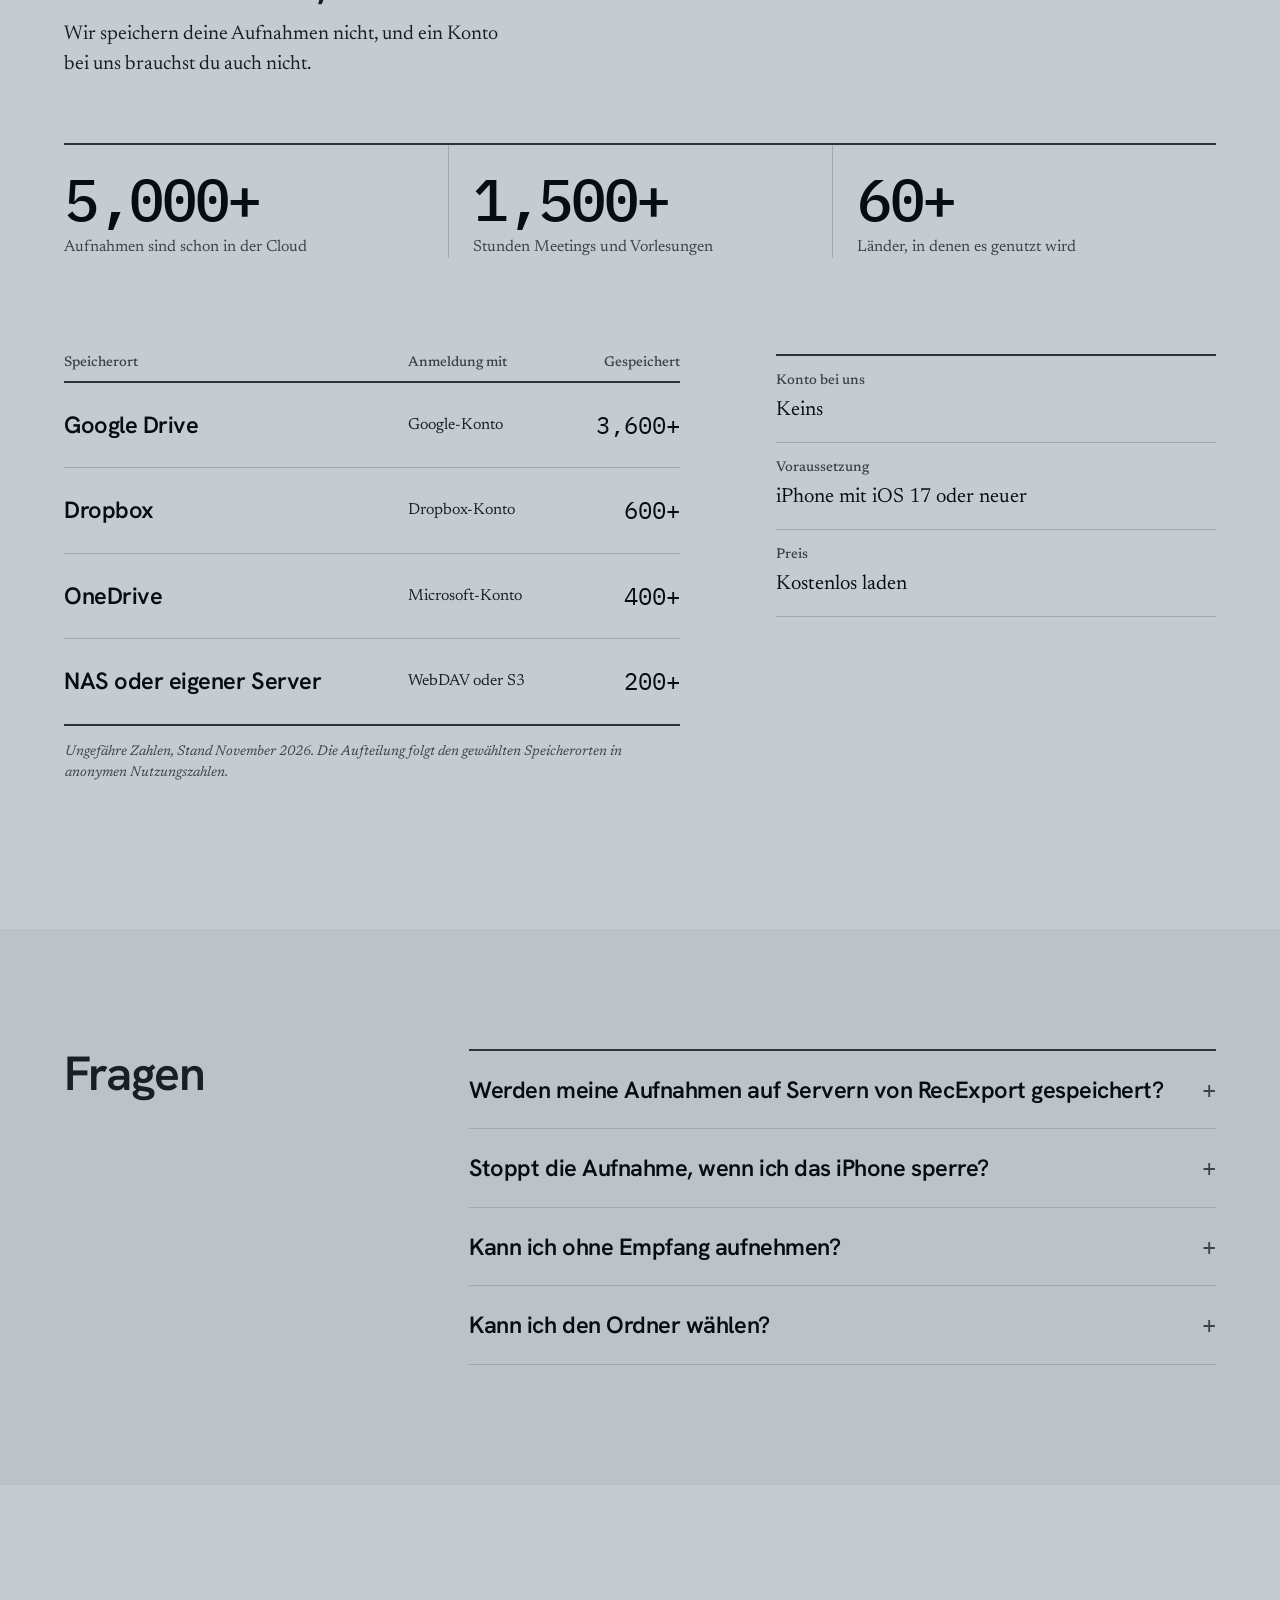
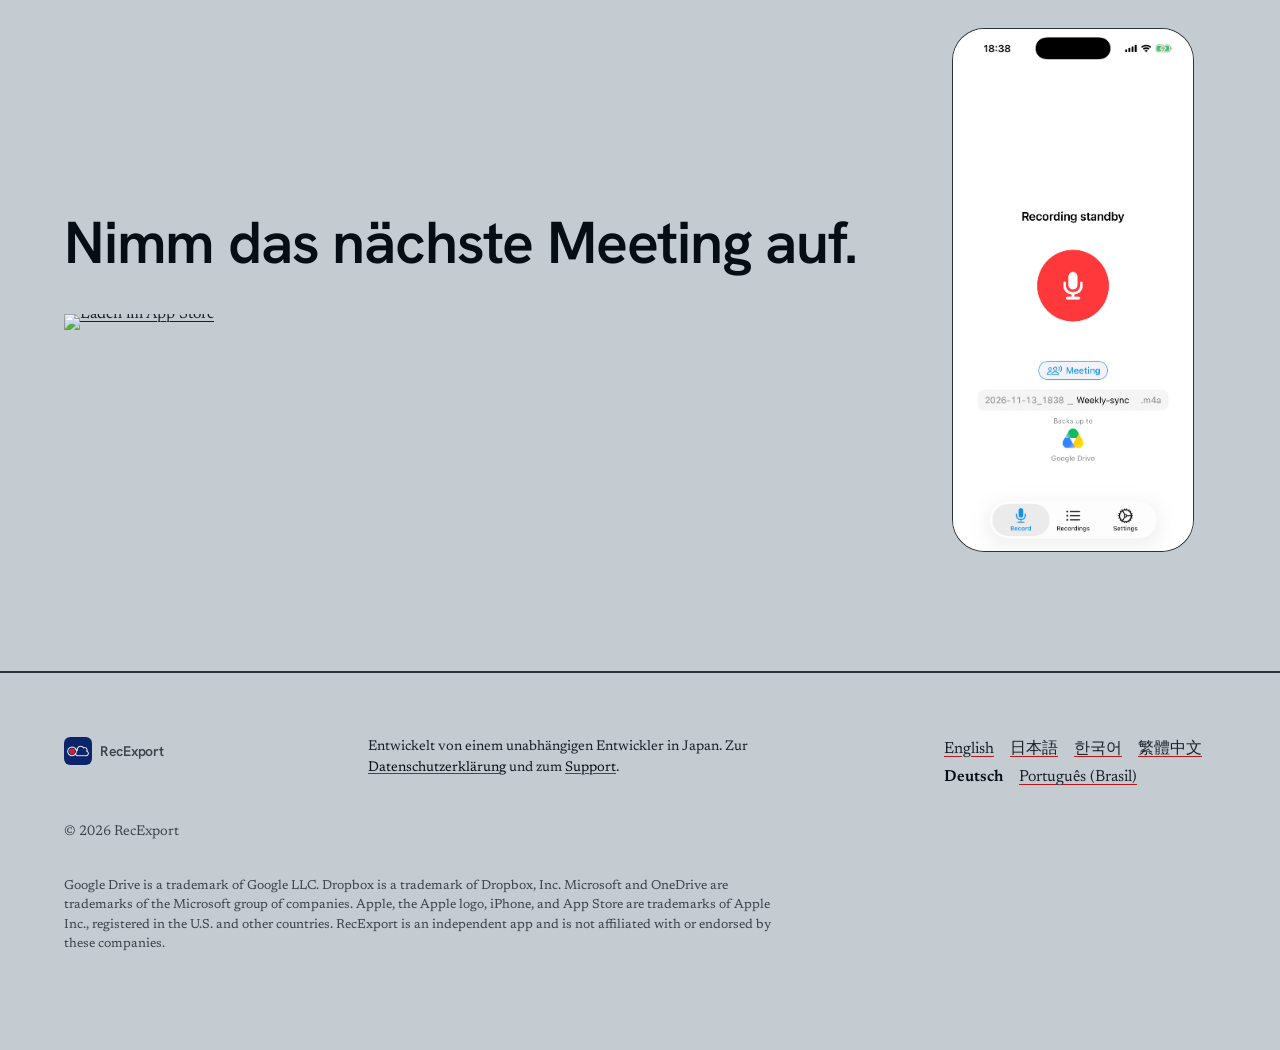
==== commit 8acb4f03: "Web analytics: move to the dedicated RecExport Web PostHog project (769462) Co-Authored-By: Claude O" ====
--- a/de/index.html
+++ b/de/index.html
@@ -29,7 +29,7 @@
         <a class="nav__text" href="#how">So funktioniert’s</a>
         <a class="nav__text" href="#questions">Fragen</a>
         <a class="nav__text" href="#languages">Sprache</a>
-        <a class="badge badge--small" href="https://apps.apple.com/de/app/id6761234228"><img src="https://toolbox.marketingtools.apple.com/api/v2/badges/download-on-the-app-store/black/de-de" alt="Laden im App Store" height="40" width="120"></a>
+        <a data-pos="nav" class="badge badge--small" href="https://apps.apple.com/de/app/apple-store/id6761234228?pt=128010919&amp;ct=lp-de&amp;mt=8"><img src="https://toolbox.marketingtools.apple.com/api/v2/badges/download-on-the-app-store/black/de-de" alt="Laden im App Store" height="40" width="120"></a>
       </div>
     </nav>
   </div>
@@ -42,7 +42,7 @@
           <h1 id="hero-title"><span>Aufnehmen. Stoppen.</span> <span>Schon in deinem <span class="rotor" data-rotor><span data-rotor-text>Google Drive</span><span class="rotor__end">.</span></span></span></h1>
           <p class="lead">Eine iPhone-App für Meetings. Jede Aufnahme landet automatisch in deiner eigenen Cloud.</p>
           <div class="hero__actions">
-            <a class="badge" href="https://apps.apple.com/de/app/id6761234228"><img src="https://toolbox.marketingtools.apple.com/api/v2/badges/download-on-the-app-store/black/de-de" alt="Laden im App Store" height="54" width="162"></a>
+            <a data-pos="hero" class="badge" href="https://apps.apple.com/de/app/apple-store/id6761234228?pt=128010919&amp;ct=lp-de&amp;mt=8"><img src="https://toolbox.marketingtools.apple.com/api/v2/badges/download-on-the-app-store/black/de-de" alt="Laden im App Store" height="54" width="162"></a>
             <p class="hero__terms">Kostenlos laden. Für iPhone mit iOS 17 oder neuer.</p>
           </div>
         </div>
@@ -260,7 +260,7 @@
       <div class="container close__grid">
         <div class="close__text">
           <h2 id="close-title">Nimm das nächste Meeting auf.</h2>
-          <a class="badge" href="https://apps.apple.com/de/app/id6761234228"><img src="https://toolbox.marketingtools.apple.com/api/v2/badges/download-on-the-app-store/black/de-de" alt="Laden im App Store" height="54" width="162"></a>
+          <a data-pos="close" class="badge" href="https://apps.apple.com/de/app/apple-store/id6761234228?pt=128010919&amp;ct=lp-de&amp;mt=8"><img src="https://toolbox.marketingtools.apple.com/api/v2/badges/download-on-the-app-store/black/de-de" alt="Laden im App Store" height="54" width="162"></a>
         </div>
         <div class="phone phone--close" data-slot="standby" data-kind="product" data-alt="RecExport-Startbildschirm mit Aufnahmetaste und Google Drive als Speicherort"><img src="../img/standby-en.png" alt="RecExport-Startbildschirm mit Aufnahmetaste und Google Drive als Speicherort" width="603" height="1311"></div>
       </div>
@@ -281,5 +281,15 @@
   <script src="../rotor.js?v=20261115c" defer></script>
   <script>window.hallmarkSlots = (m) => { for (const [k, v] of Object.entries(m)) { const s = document.querySelector(`[data-slot="${k}"]`); if (!s) continue; const im = new Image(); im.src = typeof v === 'string' ? v : v.src; im.alt = (typeof v === 'object' && v.alt) || s.dataset.alt || ''; s.querySelectorAll(':scope > img').forEach((o) => o.remove()); s.prepend(im); } };
 document.querySelectorAll('[data-slot] img').forEach((i) => { if (i.complete && !i.naturalWidth) i.remove(); else i.addEventListener('error', () => i.remove(), { once: true }); });</script>
+<script>
+/* Web analytics: published site only, no cookies, nothing stored (memory persistence). ?internal=1 excludes this browser. */
+var rxInternal=false;try{var q=new URLSearchParams(location.search).get("internal");if(q==="1")localStorage.setItem("recexport_internal","1");if(q==="0")localStorage.removeItem("recexport_internal");rxInternal=localStorage.getItem("recexport_internal")==="1";}catch(e){}
+if(location.hostname==="tkys.github.io"&&!rxInternal){
+!function(t,e){var o,n,p,r;e.__SV||(window.posthog=e,e._i=[],e.init=function(i,s,a){function g(t,e){var o=e.split(".");2==o.length&&(t=t[o[0]],e=o[1]),t[e]=function(){t.push([e].concat(Array.prototype.slice.call(arguments,0)))}}(p=t.createElement("script")).type="text/javascript",p.crossOrigin="anonymous",p.async=!0,p.src=s.api_host.replace(".i.posthog.com","-assets.i.posthog.com")+"/static/array.js",(r=t.getElementsByTagName("script")[0]).parentNode.insertBefore(p,r);var u=e;for(void 0!==a?u=e[a]=[]:a="posthog",u.people=u.people||[],u.toString=function(t){var e="posthog";return"posthog"!==a&&(e+="."+a),t||(e+=" (stub)"),e},u.people.toString=function(){return u.toString(1)+".people (stub)"},o="init capture register register_once unregister opt_out_capturing has_opted_out_capturing opt_in_capturing reset".split(" "),n=0;n<o.length;n++)g(u,o[n]);e._i.push([i,s,a])},e.__SV=1)}(document,window.posthog||[]);
+posthog.init("phc_thHnQspZdxSL3qbZ4nCTpVbqWRHFakg63WZkNjtsZ95G",{api_host:"https://us.i.posthog.com",persistence:"memory",person_profiles:"identified_only",autocapture:false,disable_session_recording:true,capture_pageview:true,capture_pageleave:true});
+posthog.register({site:"recexport-lp",site_lang:"de",site_page:"home"});
+document.addEventListener("click",function(e){var a=e.target.closest("a.badge");if(a)posthog.capture("lp.app_store_clicked",{position:a.dataset.pos||""});});
+}
+</script>
 </body>
 </html>
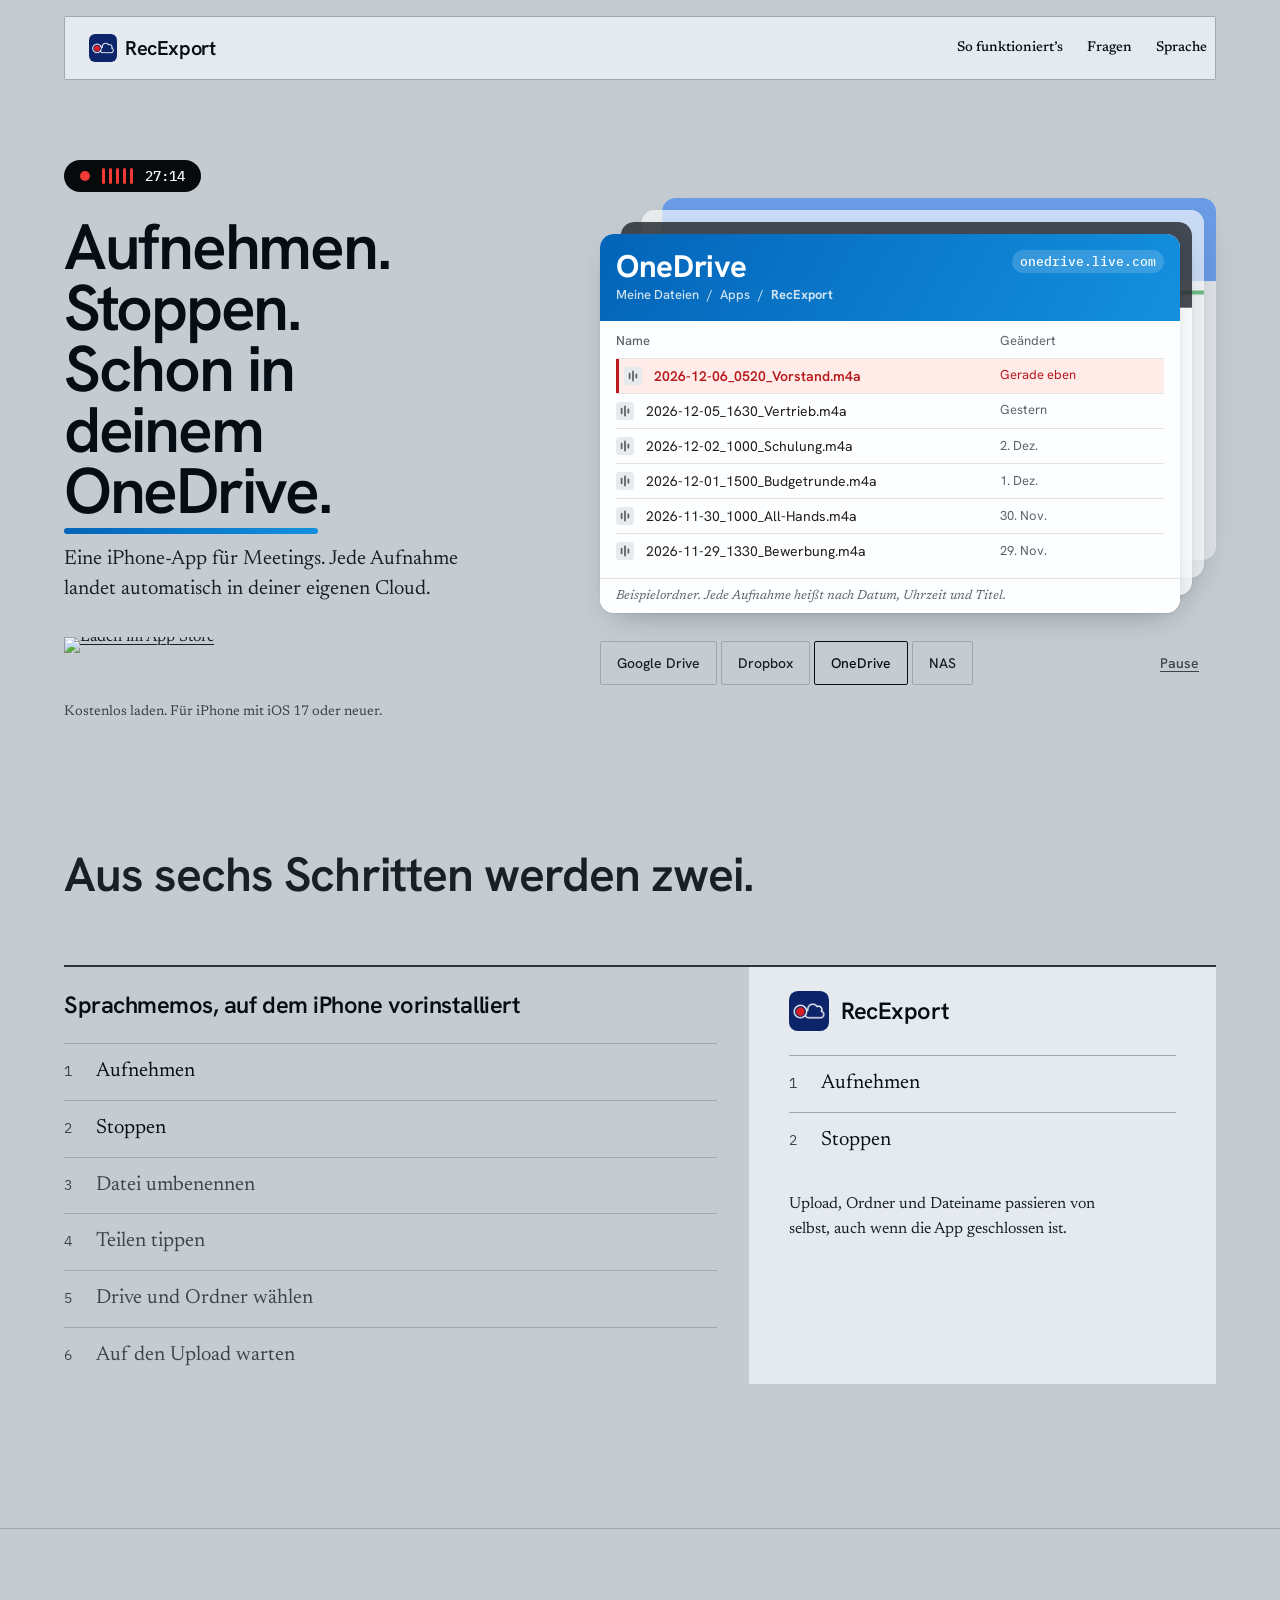
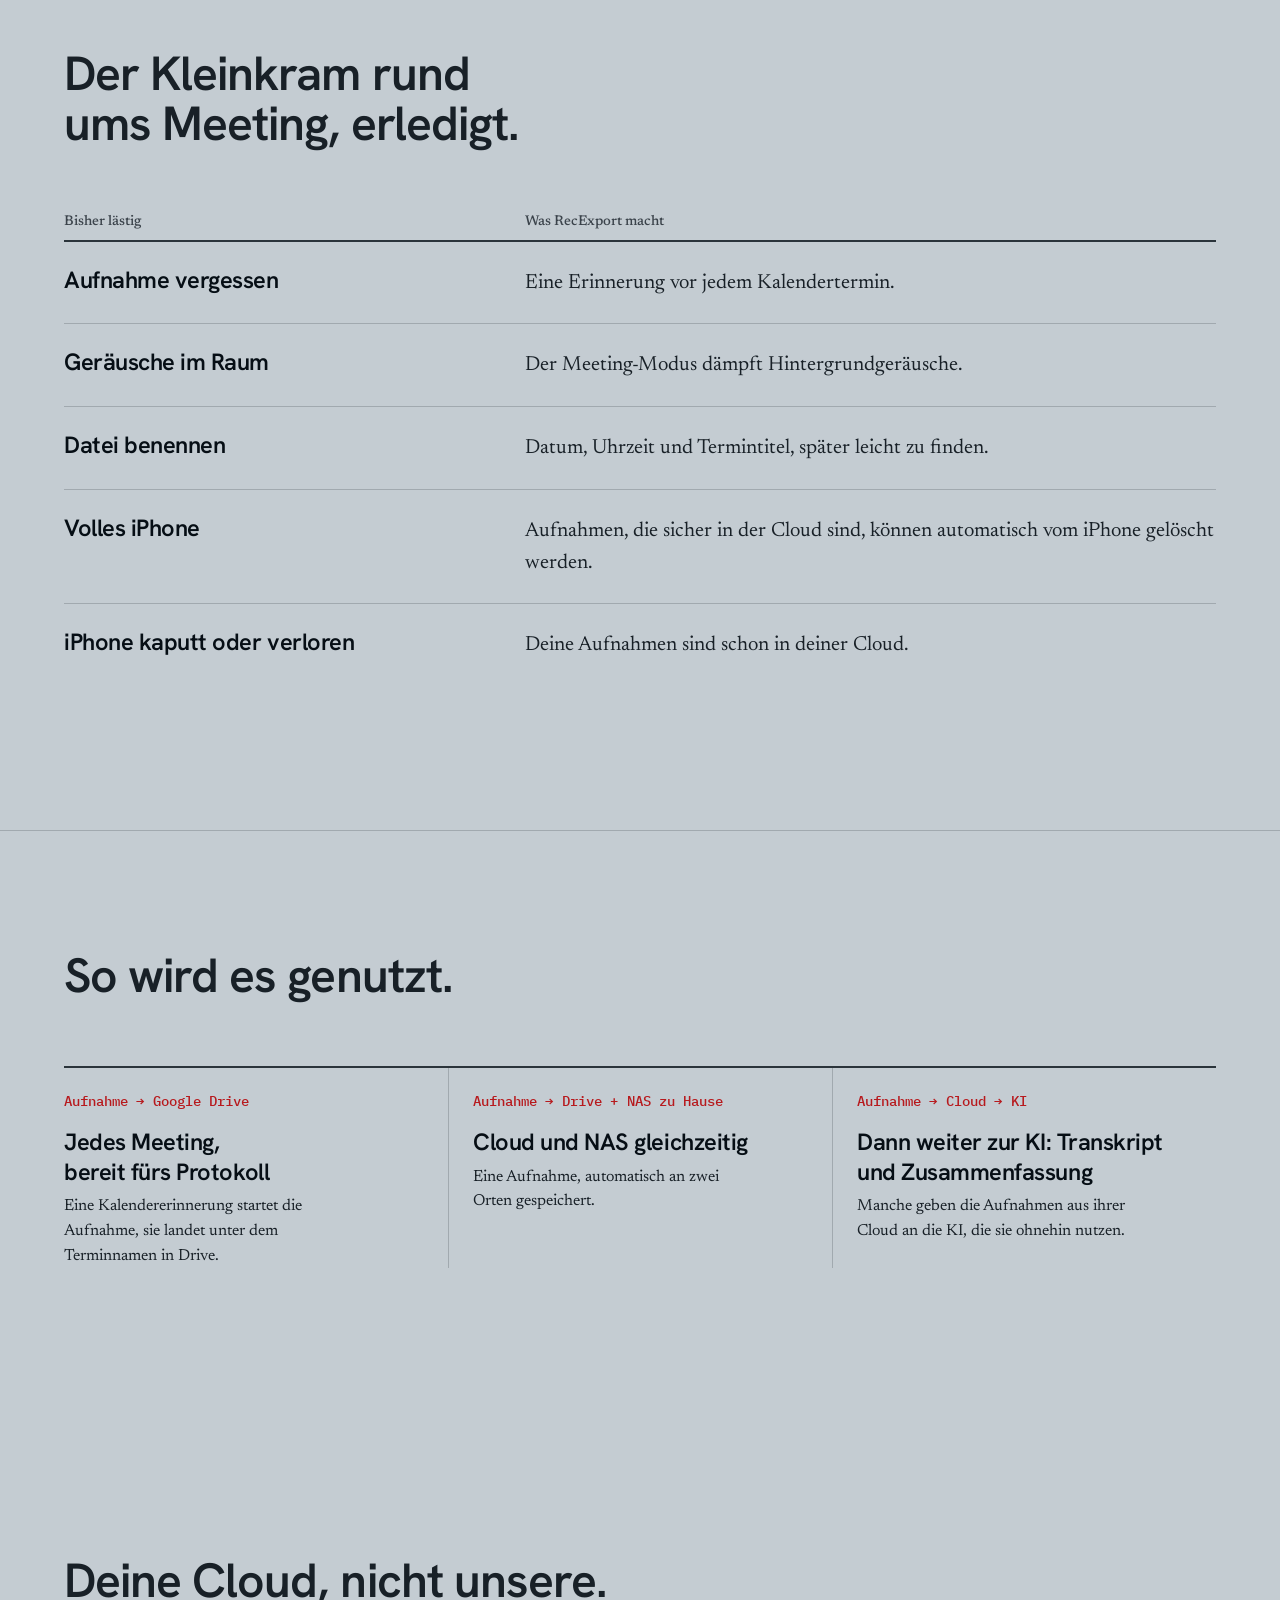
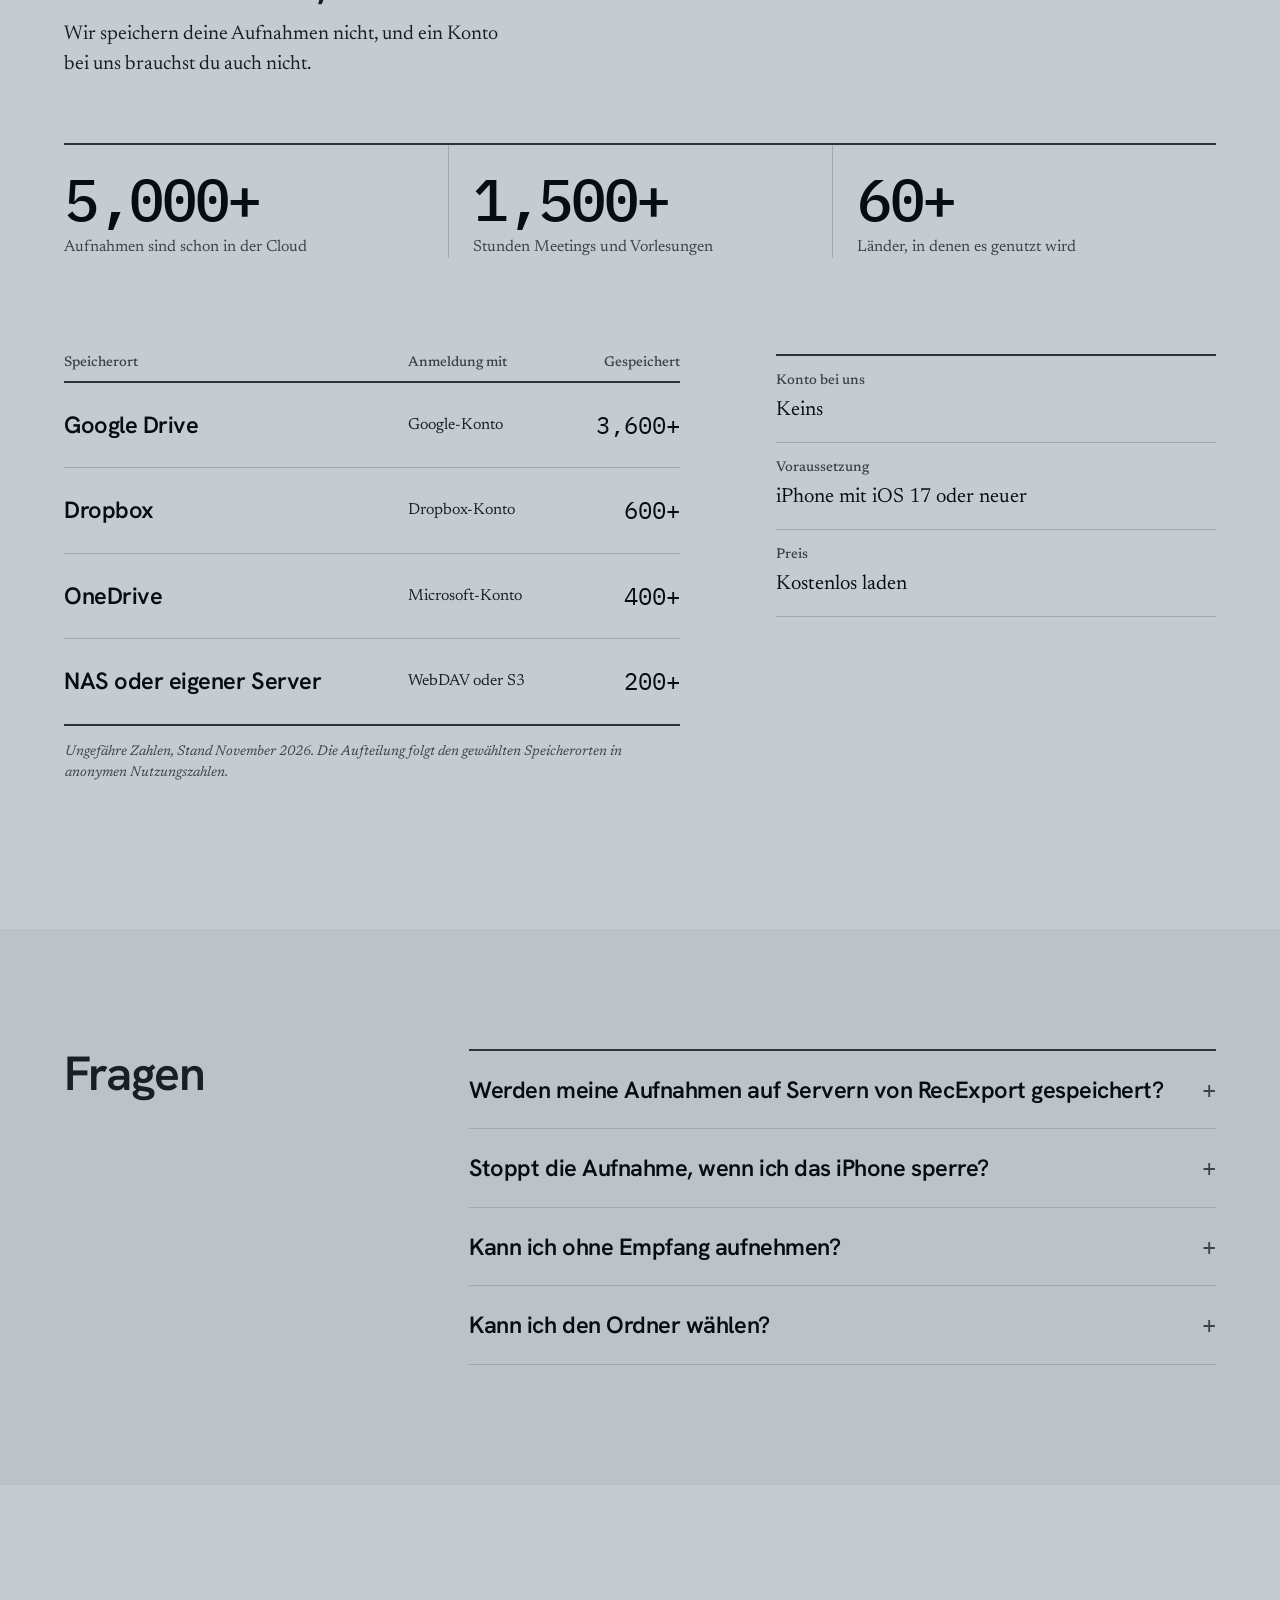
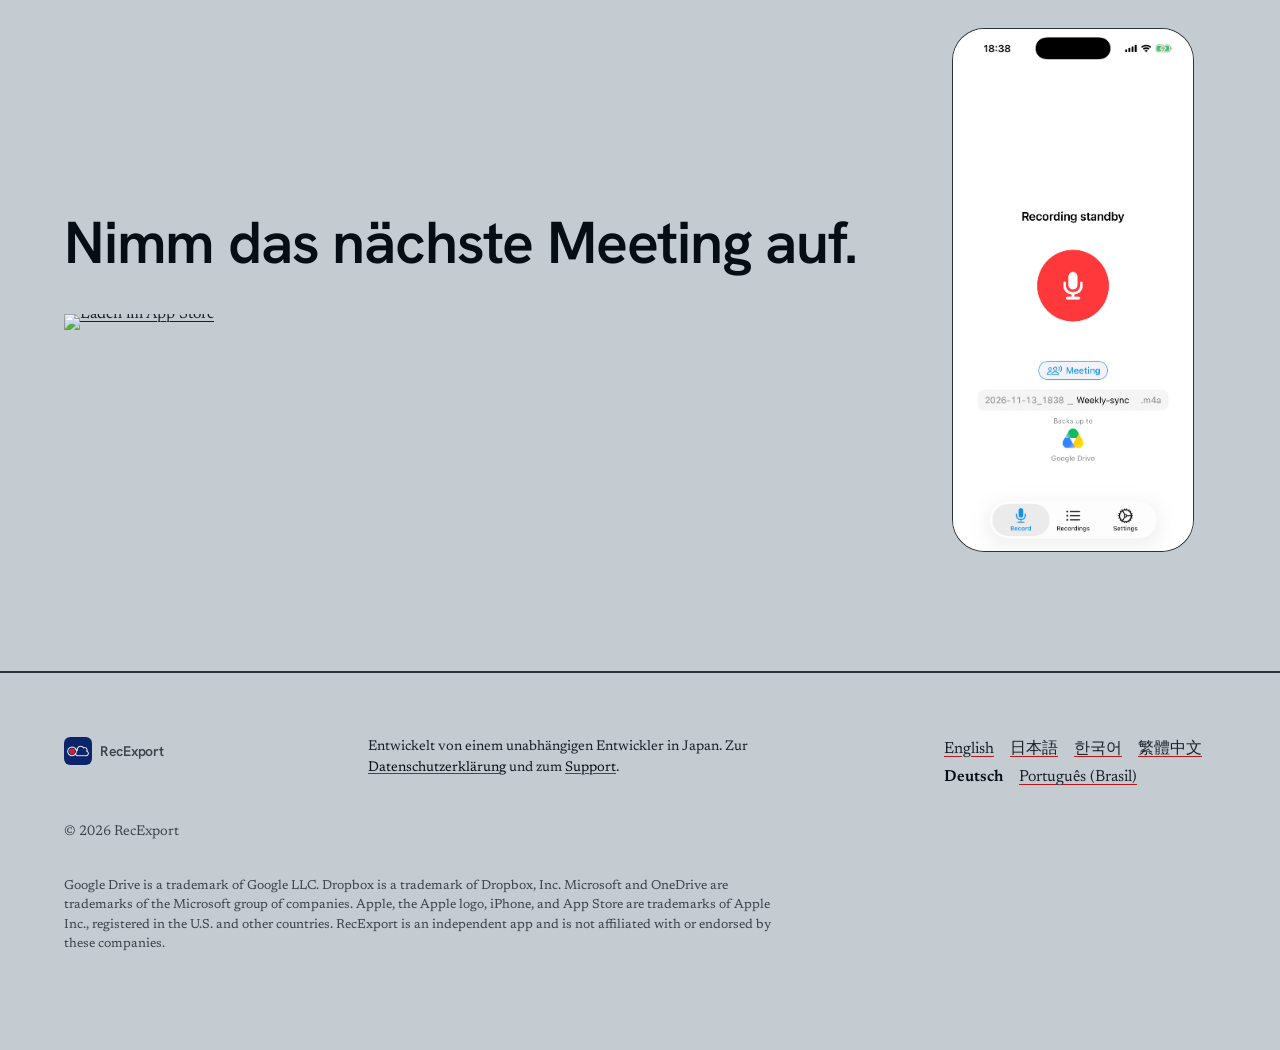
==== commit ffaa829b: "Web analytics: also skip browsers already marked internal on the My Sound Alarm site (same tkys.gith" ====
--- a/de/index.html
+++ b/de/index.html
@@ -283,7 +283,7 @@
 document.querySelectorAll('[data-slot] img').forEach((i) => { if (i.complete && !i.naturalWidth) i.remove(); else i.addEventListener('error', () => i.remove(), { once: true }); });</script>
 <script>
 /* Web analytics: published site only, no cookies, nothing stored (memory persistence). ?internal=1 excludes this browser. */
-var rxInternal=false;try{var q=new URLSearchParams(location.search).get("internal");if(q==="1")localStorage.setItem("recexport_internal","1");if(q==="0")localStorage.removeItem("recexport_internal");rxInternal=localStorage.getItem("recexport_internal")==="1";}catch(e){}
+var rxInternal=false;try{var q=new URLSearchParams(location.search).get("internal");if(q==="1")localStorage.setItem("recexport_internal","1");if(q==="0")localStorage.removeItem("recexport_internal");rxInternal=localStorage.getItem("recexport_internal")==="1"||localStorage.getItem("csa_internal")==="1";}catch(e){}
 if(location.hostname==="tkys.github.io"&&!rxInternal){
 !function(t,e){var o,n,p,r;e.__SV||(window.posthog=e,e._i=[],e.init=function(i,s,a){function g(t,e){var o=e.split(".");2==o.length&&(t=t[o[0]],e=o[1]),t[e]=function(){t.push([e].concat(Array.prototype.slice.call(arguments,0)))}}(p=t.createElement("script")).type="text/javascript",p.crossOrigin="anonymous",p.async=!0,p.src=s.api_host.replace(".i.posthog.com","-assets.i.posthog.com")+"/static/array.js",(r=t.getElementsByTagName("script")[0]).parentNode.insertBefore(p,r);var u=e;for(void 0!==a?u=e[a]=[]:a="posthog",u.people=u.people||[],u.toString=function(t){var e="posthog";return"posthog"!==a&&(e+="."+a),t||(e+=" (stub)"),e},u.people.toString=function(){return u.toString(1)+".people (stub)"},o="init capture register register_once unregister opt_out_capturing has_opted_out_capturing opt_in_capturing reset".split(" "),n=0;n<o.length;n++)g(u,o[n]);e._i.push([i,s,a])},e.__SV=1)}(document,window.posthog||[]);
 posthog.init("phc_thHnQspZdxSL3qbZ4nCTpVbqWRHFakg63WZkNjtsZ95G",{api_host:"https://us.i.posthog.com",persistence:"memory",person_profiles:"identified_only",autocapture:false,disable_session_recording:true,capture_pageview:true,capture_pageleave:true});
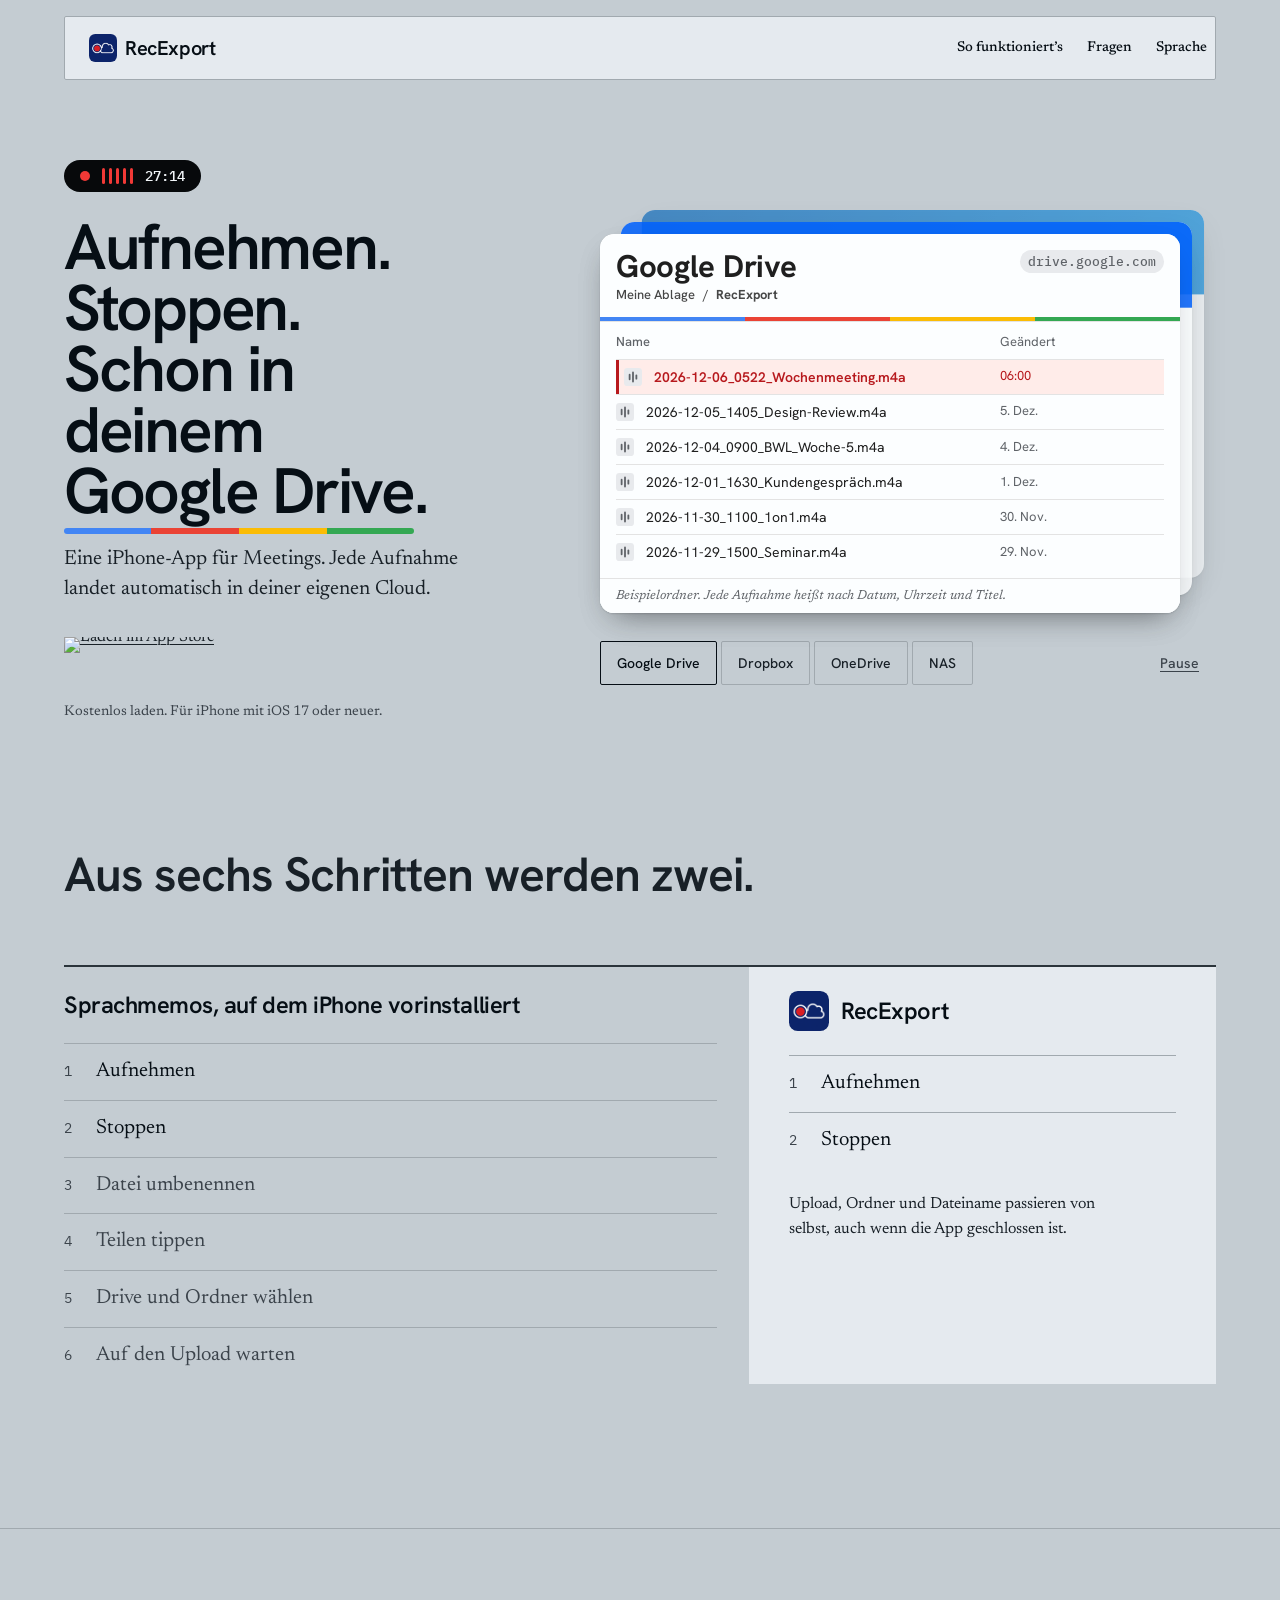
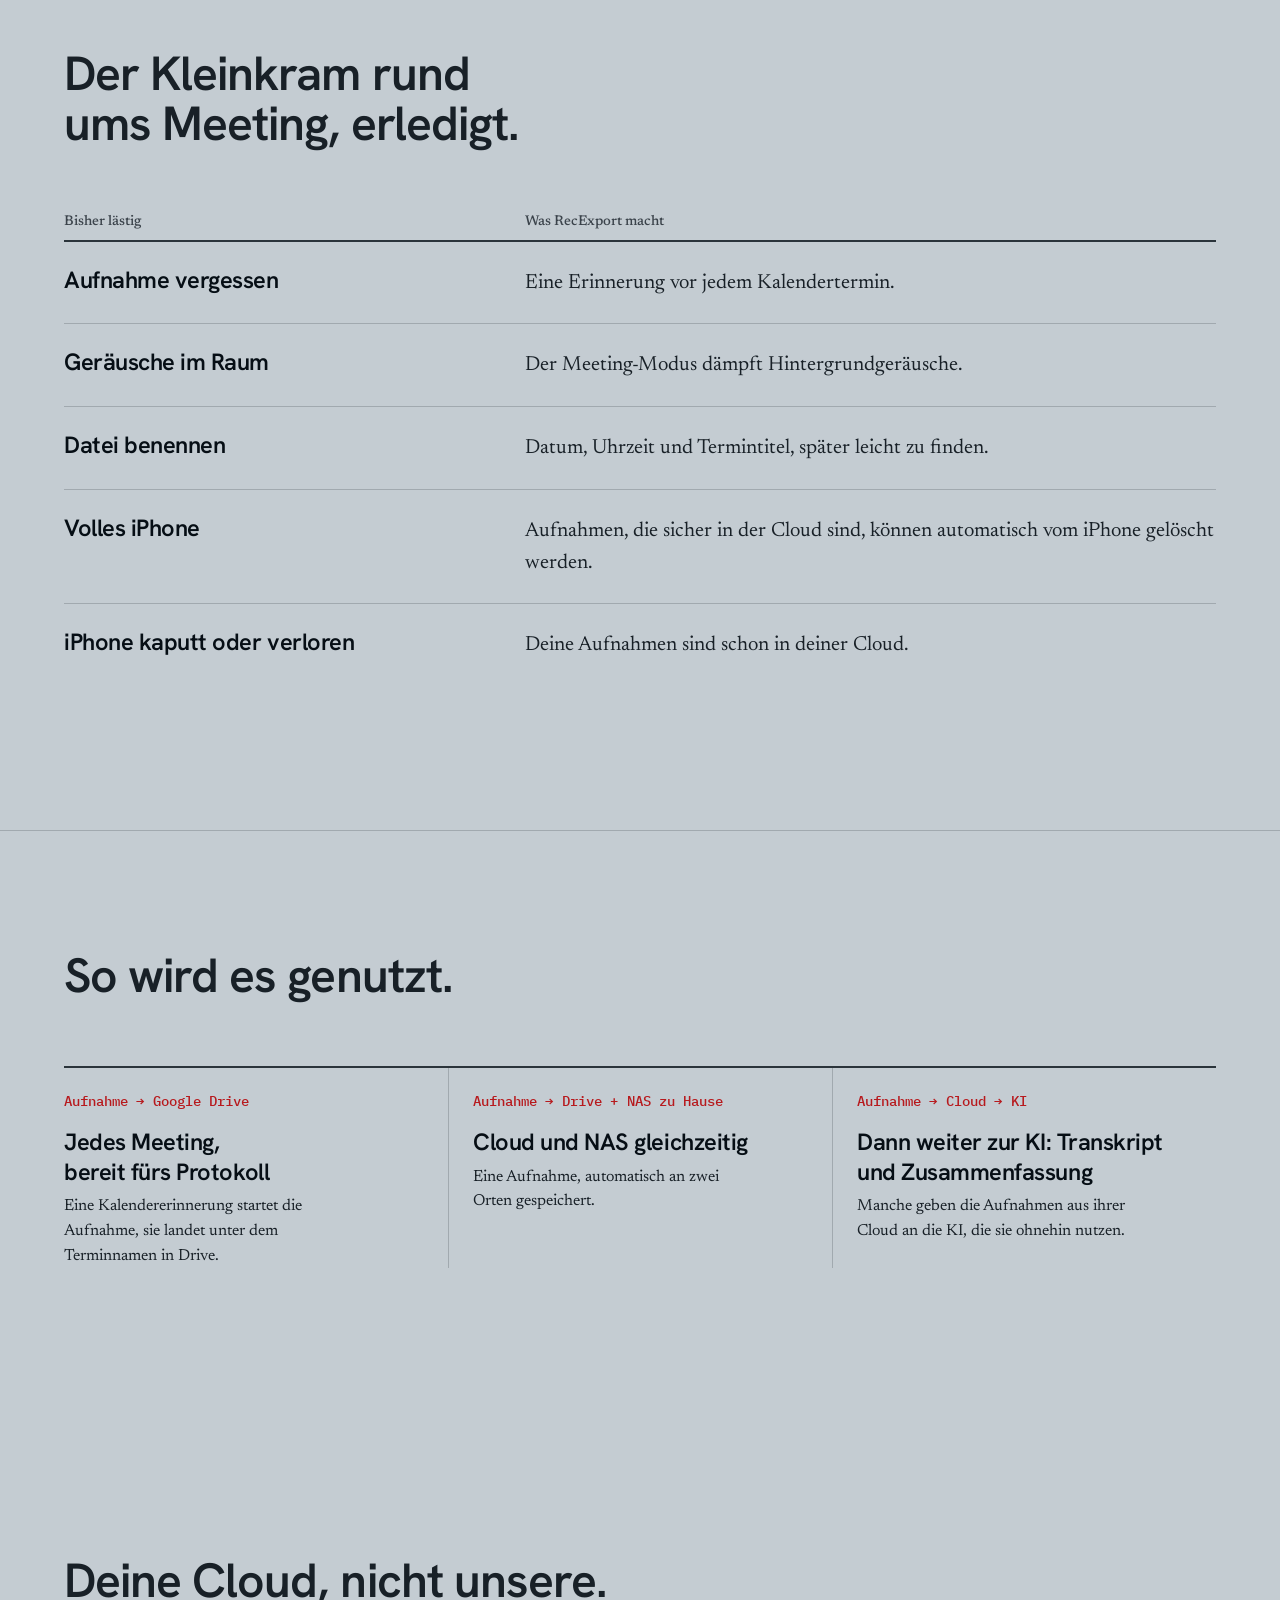
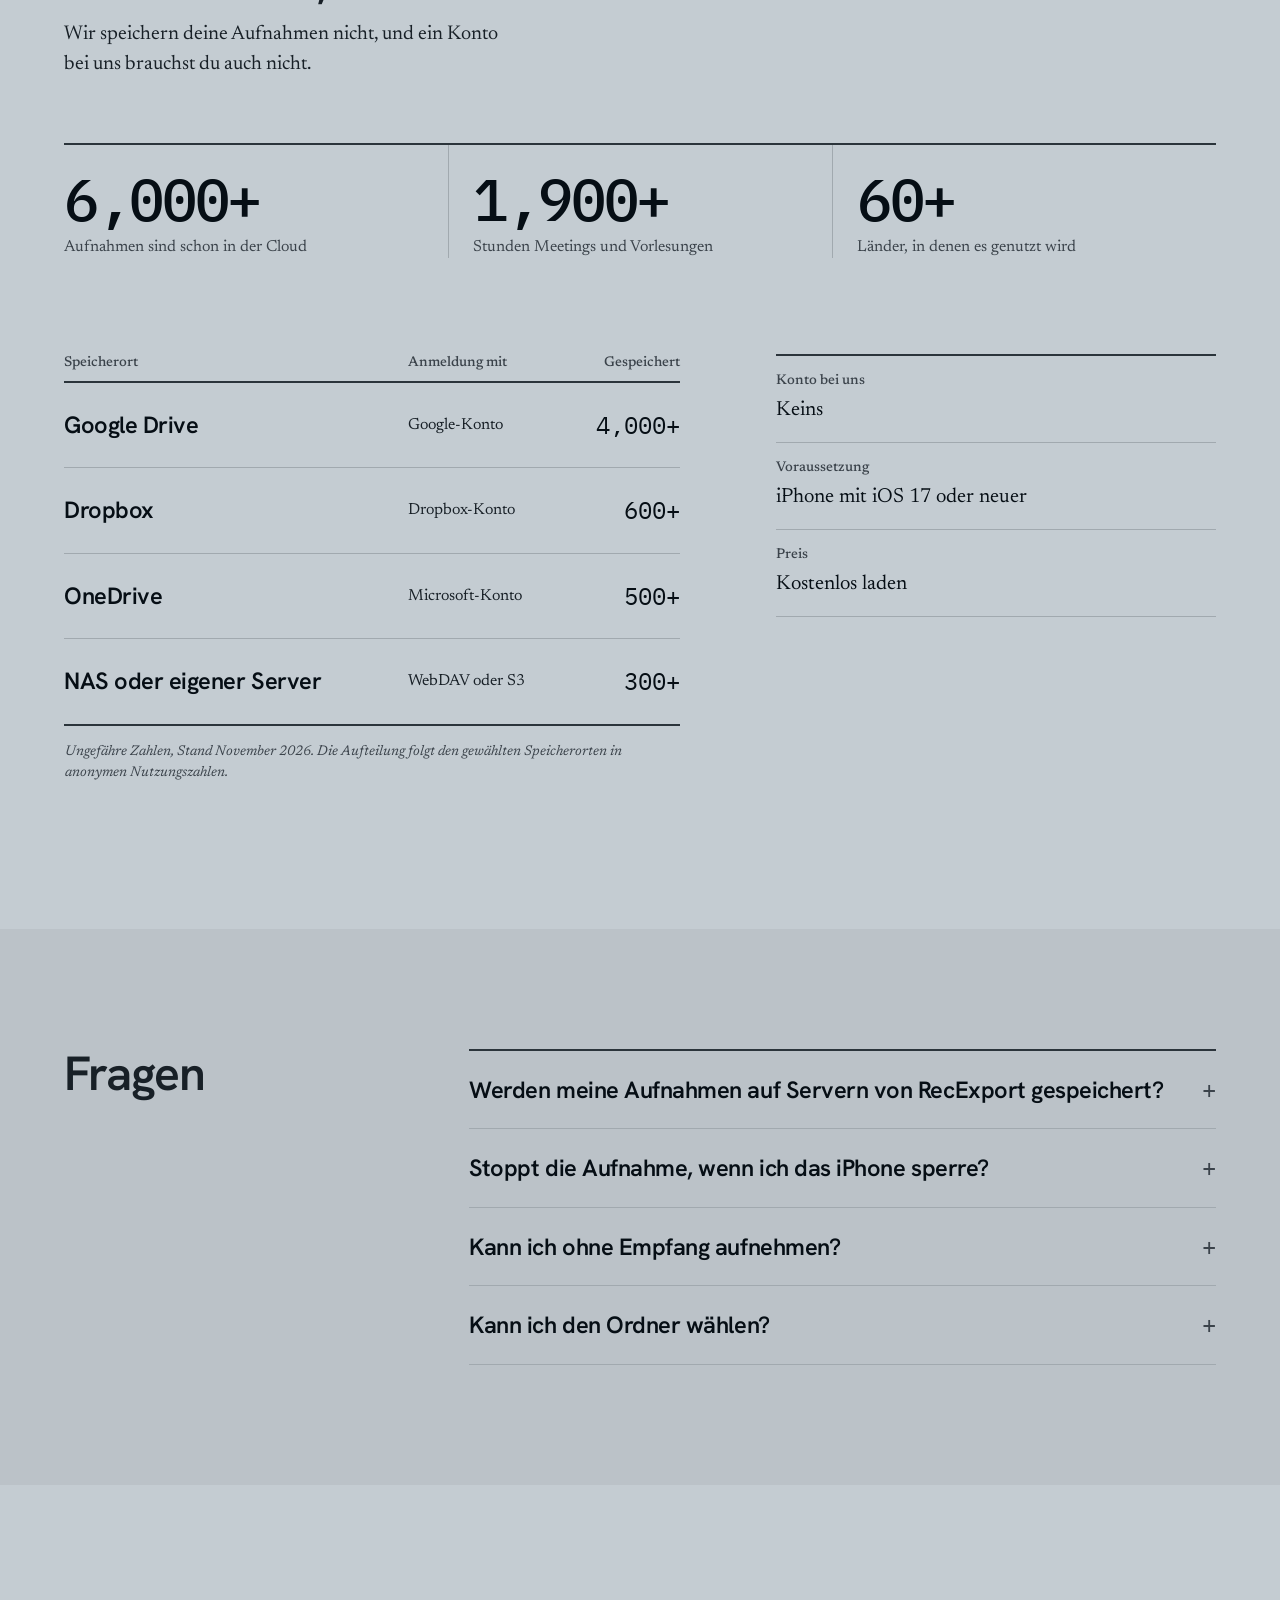
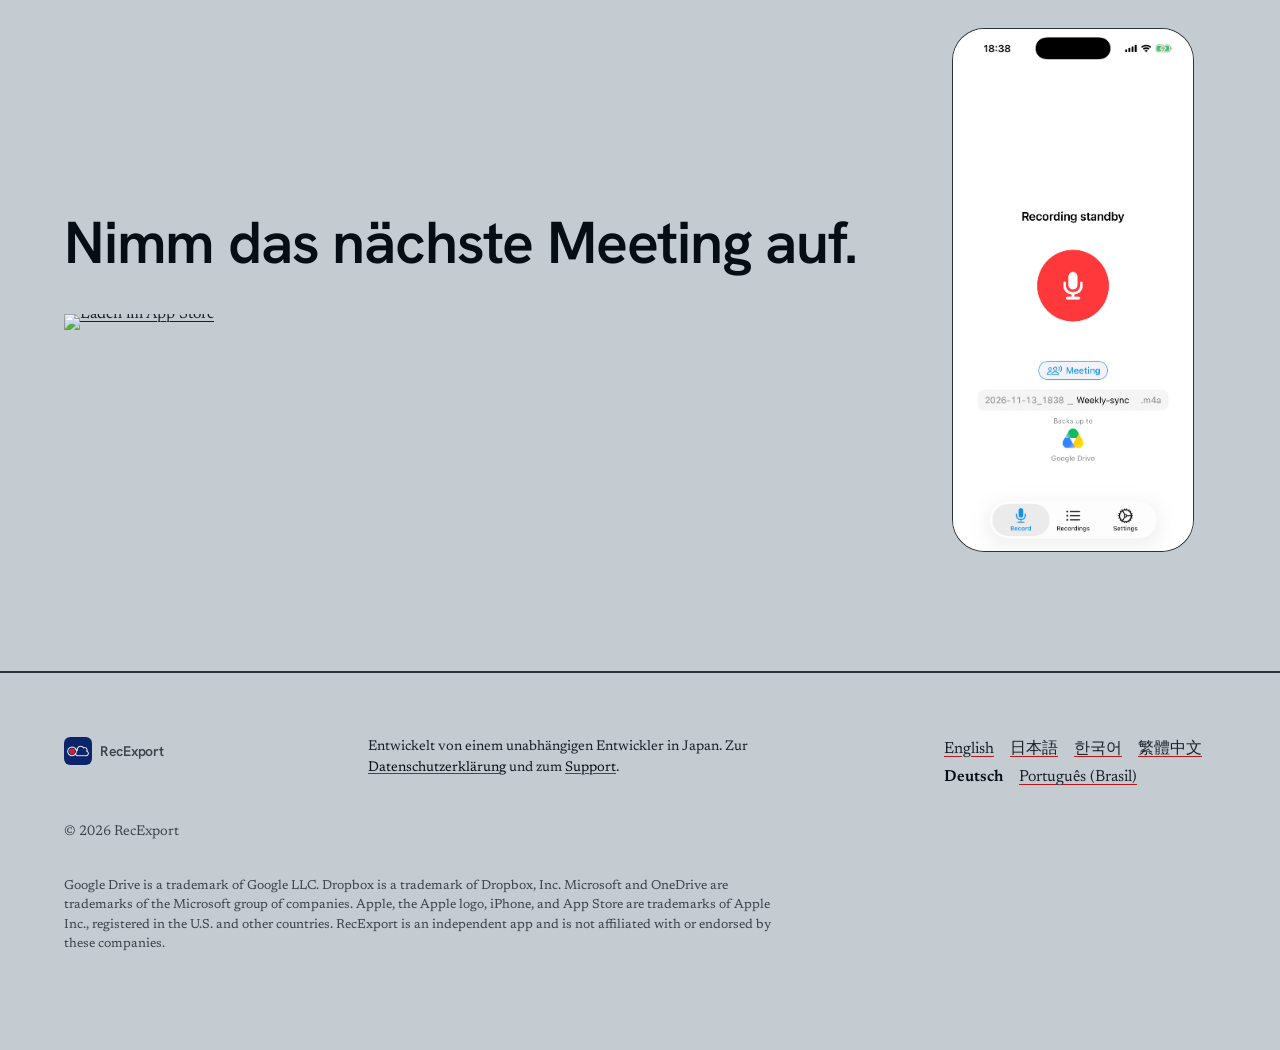
==== commit a98babdd: "Figures: 6,000+ recordings, 1,900+ hours; destinations 4,000+/600+/500+/300+ (PostHog through 2026-1" ====
--- a/de/index.html
+++ b/de/index.html
@@ -203,8 +203,8 @@
         <h2 id="where-title"><span>Deine Cloud,</span><span>nicht unsere.</span></h2>
         <p class="where__lead">Wir speichern deine Aufnahmen nicht, und ein Konto bei uns brauchst du auch nicht.</p>
         <dl class="figures">
-          <div><dt>Aufnahmen sind schon in der Cloud</dt><dd class="figure">5,000+</dd></div>
-          <div><dt>Stunden Meetings und Vorlesungen</dt><dd class="figure">1,500+</dd></div>
+          <div><dt>Aufnahmen sind schon in der Cloud</dt><dd class="figure">6,000+</dd></div>
+          <div><dt>Stunden Meetings und Vorlesungen</dt><dd class="figure">1,900+</dd></div>
           <div><dt>Länder, in denen es genutzt wird</dt><dd class="figure">60+</dd></div>
         </dl>
         <div class="where__grid">
@@ -214,10 +214,10 @@
               <tr><th scope="col">Speicherort</th><th scope="col">Anmeldung mit</th><th scope="col" class="num">Gespeichert</th></tr>
             </thead>
             <tbody>
-              <tr><th scope="row">Google Drive</th><td>Google-Konto</td><td class="num">3,600+</td></tr>
+              <tr><th scope="row">Google Drive</th><td>Google-Konto</td><td class="num">4,000+</td></tr>
               <tr><th scope="row">Dropbox</th><td>Dropbox-Konto</td><td class="num">600+</td></tr>
-              <tr><th scope="row">OneDrive</th><td>Microsoft-Konto</td><td class="num">400+</td></tr>
-              <tr><th scope="row">NAS oder eigener Server</th><td>WebDAV oder S3</td><td class="num">200+</td></tr>
+              <tr><th scope="row">OneDrive</th><td>Microsoft-Konto</td><td class="num">500+</td></tr>
+              <tr><th scope="row">NAS oder eigener Server</th><td>WebDAV oder S3</td><td class="num">300+</td></tr>
             </tbody>
             <tfoot>
               <tr><td colspan="3">Ungefähre Zahlen, Stand November 2026. Die Aufteilung folgt den gewählten Speicherorten in anonymen Nutzungszahlen.</td></tr>
